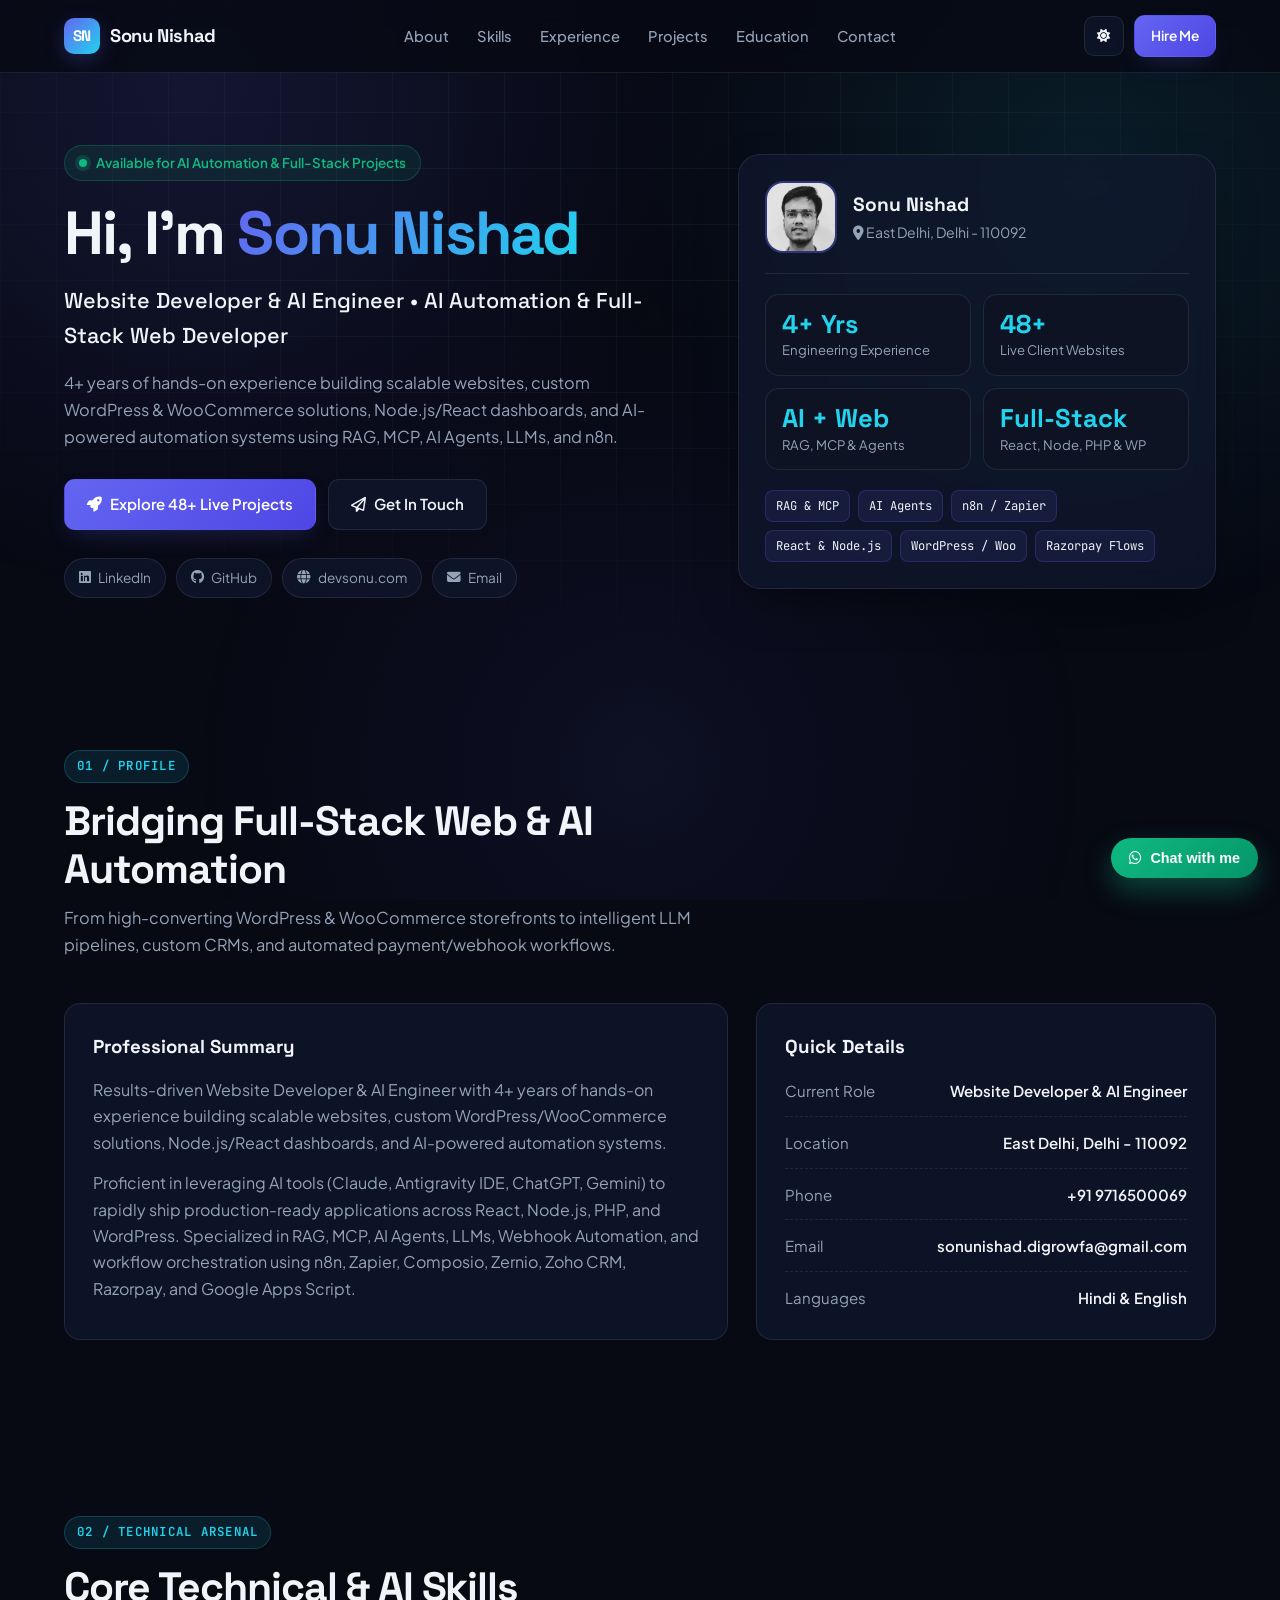
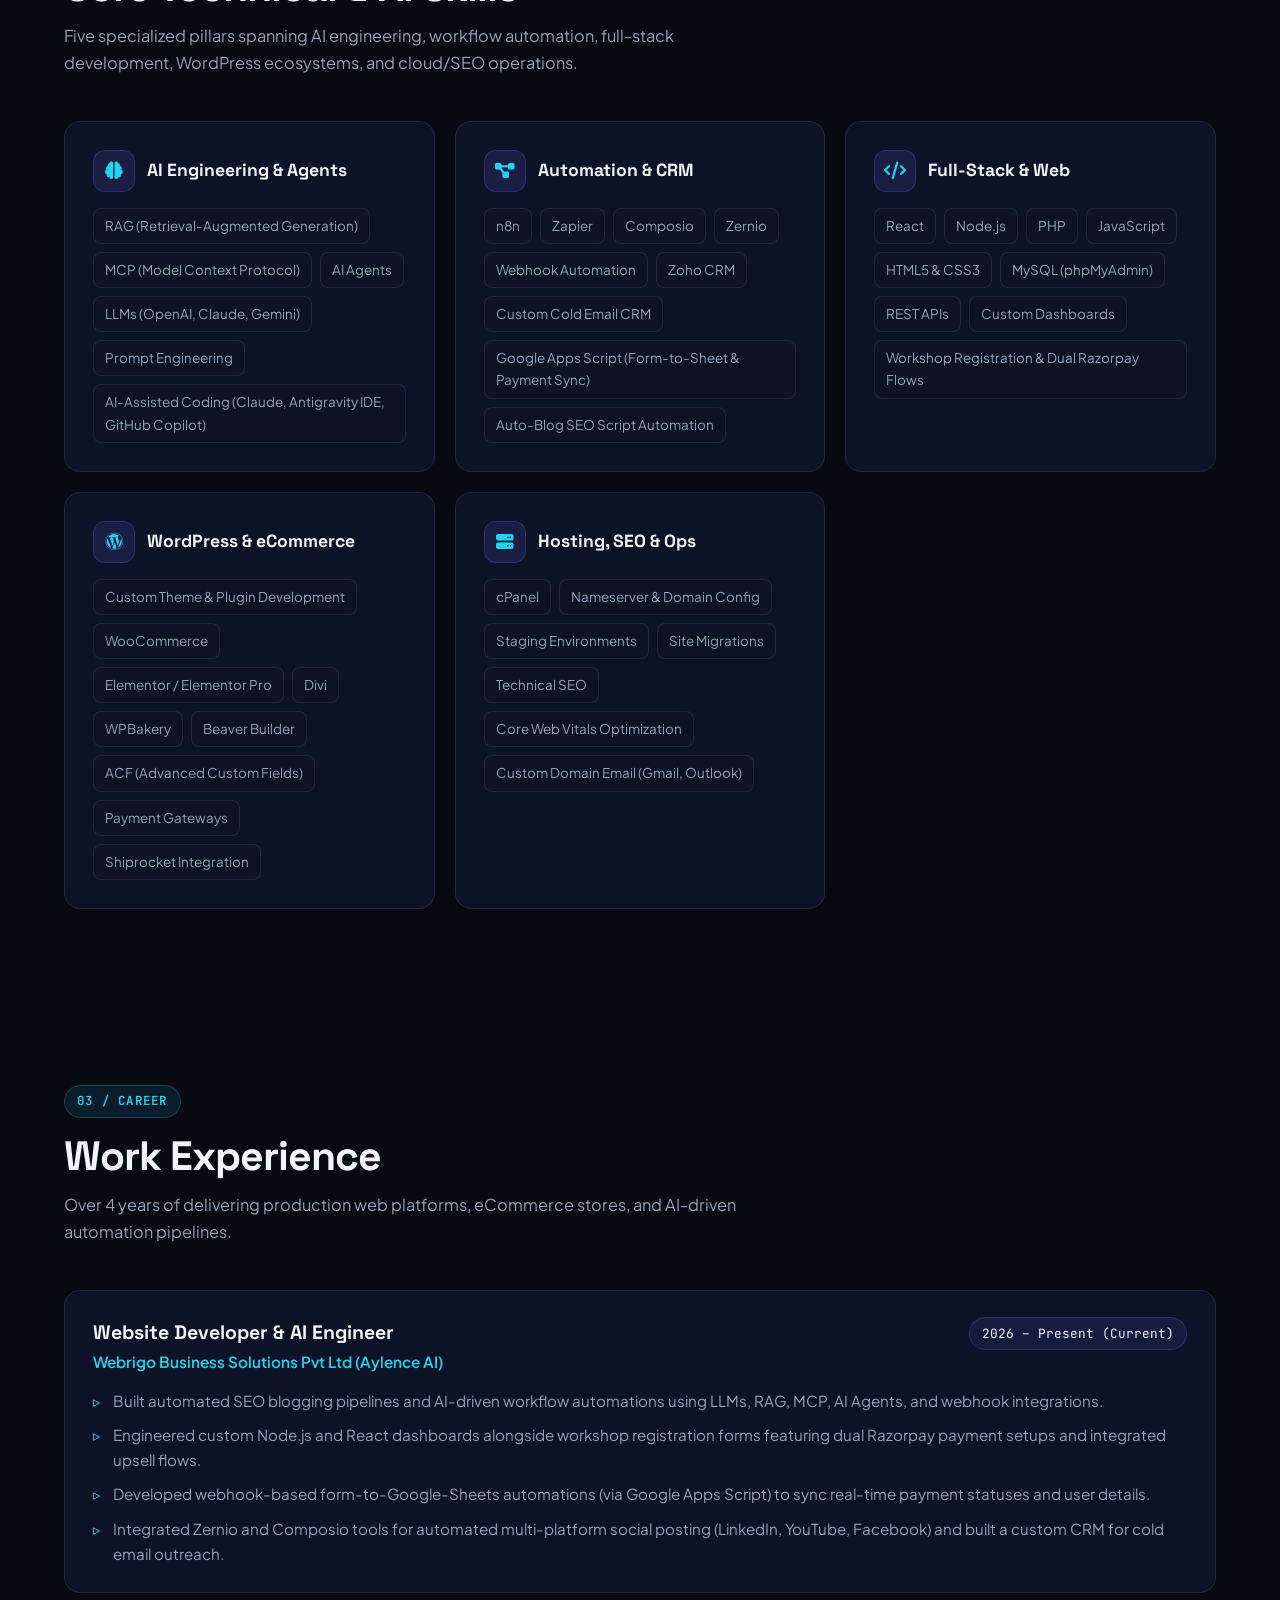
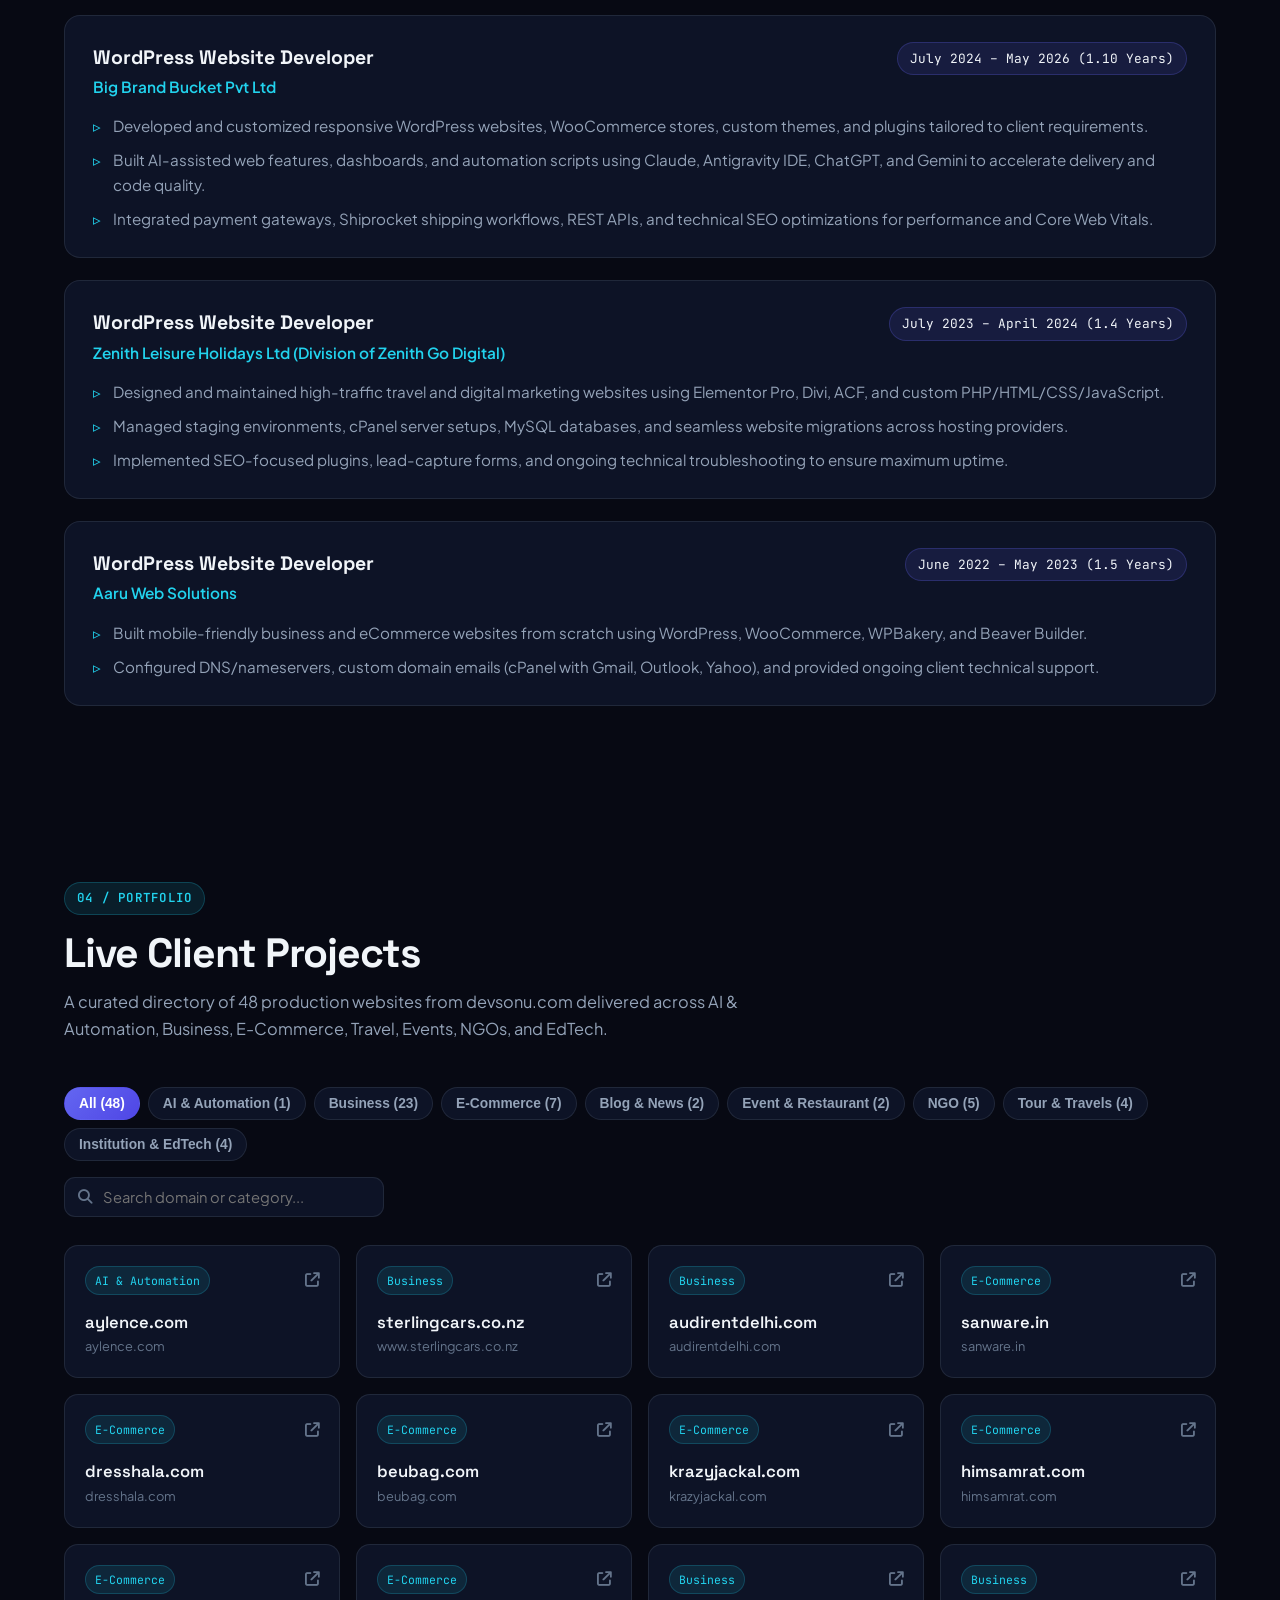
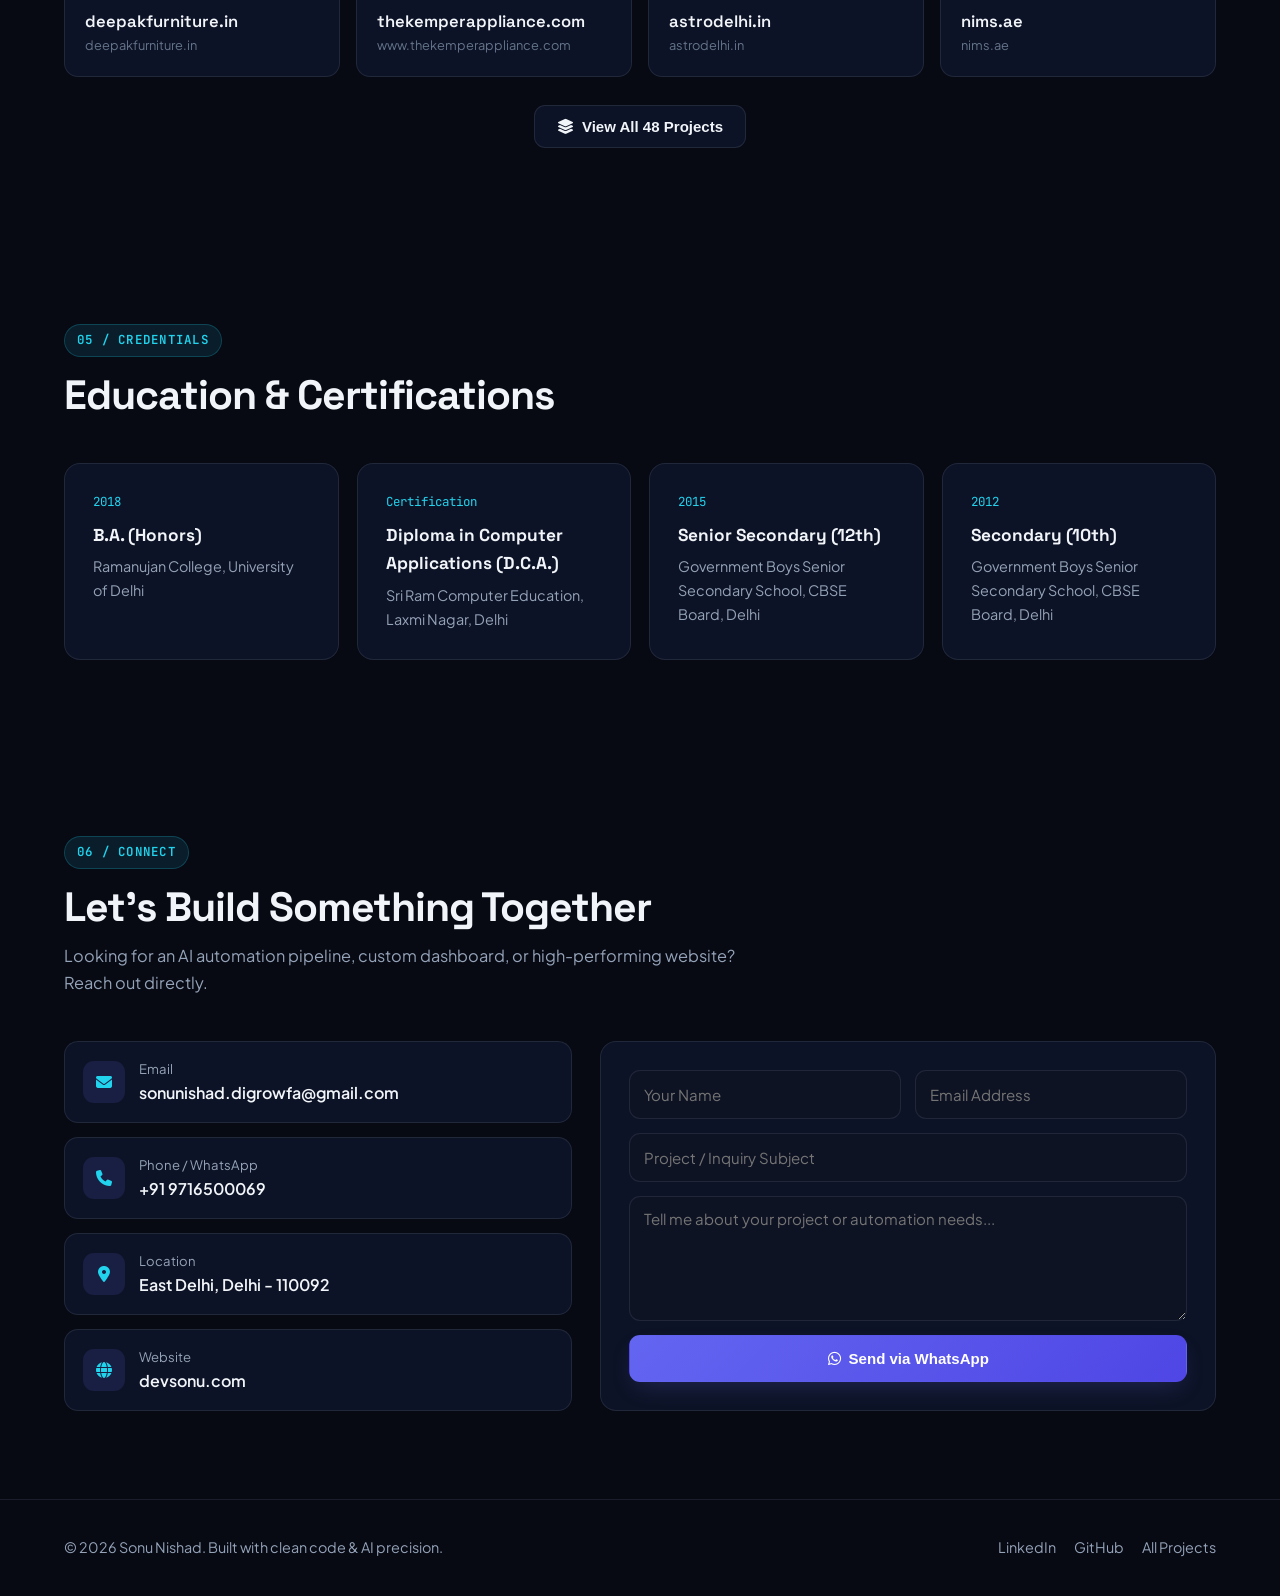
==== index.html @ 94d8e1e5 "Use devsonu.com/project/ list with aylence.com, sterlingcars.co.nz, audirentdelhi.com first" ====
<!DOCTYPE html>
<html lang="en">
<head>
  <meta charset="UTF-8">
  <meta name="viewport" content="width=device-width, initial-scale=1.0">
  <meta name="description" content="Sonu Nishad — Website Developer & AI Engineer specializing in AI Automation, RAG, MCP, AI Agents, React, Node.js, PHP, and WordPress/WooCommerce.">
  <title>Sonu Nishad | Website Developer &amp; AI Engineer</title>
  <link rel="shortcut icon" href="assets/img/work/sonu nishad wordpress developer.jpeg" type="image/x-icon">
  <link rel="preconnect" href="https://fonts.googleapis.com">
  <link rel="preconnect" href="https://fonts.gstatic.com" crossorigin>
  <link href="https://fonts.googleapis.com/css2?family=JetBrains+Mono:wght@400;600&family=Plus+Jakarta+Sans:wght@400;500;600;700&family=Space+Grotesk:wght@600;700&display=swap" rel="stylesheet">
  <link rel="stylesheet" href="https://cdnjs.cloudflare.com/ajax/libs/font-awesome/6.5.2/css/all.min.css">
  <link rel="stylesheet" href="assets/css/modern.css">
</head>
<body>
  <div class="bg-ambient"></div>
  <div class="bg-grid"></div>

  <!-- Navbar -->
  <header class="navbar">
    <div class="container nav-inner">
      <a href="#home" class="brand">
        <span class="brand-mark">SN</span>
        <span>Sonu Nishad</span>
      </a>

      <ul class="nav-links" id="nav-links">
        <li><a href="#about">About</a></li>
        <li><a href="#skills">Skills</a></li>
        <li><a href="#experience">Experience</a></li>
        <li><a href="#projects">Projects</a></li>
        <li><a href="#education">Education</a></li>
        <li><a href="#contact">Contact</a></li>
      </ul>

      <div class="nav-actions">
        <button class="icon-btn" id="theme-toggle" aria-label="Toggle theme"></button>
        <a href="#contact" class="btn btn-primary btn-sm">Hire Me</a>
        <button class="icon-btn mobile-toggle" id="mobile-menu-btn" aria-label="Toggle menu">
          <i class="fa-solid fa-bars"></i>
        </button>
      </div>
    </div>
  </header>

  <!-- Hero -->
  <main>
    <section class="hero" id="home">
      <div class="container hero-grid">
        <div>
          <div class="status-pill">
            <span class="status-dot"></span>
            Available for AI Automation &amp; Full-Stack Projects
          </div>
          <h1 class="hero-title">
            Hi, I'm <span class="gradient-text">Sonu Nishad</span>
          </h1>
          <p class="hero-subtitle">
            Website Developer &amp; AI Engineer &bull; AI Automation &amp; Full-Stack Web Developer
          </p>
          <p class="hero-summary">
            4+ years of hands-on experience building scalable websites, custom WordPress &amp; WooCommerce solutions, Node.js/React dashboards, and AI-powered automation systems using RAG, MCP, AI Agents, LLMs, and n8n.
          </p>

          <div class="hero-cta">
            <a href="#projects" class="btn btn-primary">
              <i class="fa-solid fa-rocket"></i> Explore 48+ Live Projects
            </a>
            <a href="#contact" class="btn btn-outline">
              <i class="fa-regular fa-paper-plane"></i> Get In Touch
            </a>
          </div>

          <div class="hero-socials">
            <a class="social-chip" href="https://www.linkedin.com/in/sonu-nishad-developer/" target="_blank" rel="noopener noreferrer">
              <i class="fa-brands fa-linkedin"></i> LinkedIn
            </a>
            <a class="social-chip" href="https://github.com/SonuDigrowfa" target="_blank" rel="noopener noreferrer">
              <i class="fa-brands fa-github"></i> GitHub
            </a>
            <a class="social-chip" href="https://devsonu.com" target="_blank" rel="noopener noreferrer">
              <i class="fa-solid fa-globe"></i> devsonu.com
            </a>
            <a class="social-chip" href="mailto:sonunishad.digrowfa@gmail.com">
              <i class="fa-solid fa-envelope"></i> Email
            </a>
          </div>
        </div>

        <div class="hero-card">
          <div class="profile-top">
            <img class="profile-avatar" src="assets/img/work/sonu nishad wordpress developer.jpeg" alt="Sonu Nishad">
            <div class="profile-meta">
              <h3>Sonu Nishad</h3>
              <p><i class="fa-solid fa-location-dot"></i> East Delhi, Delhi - 110092</p>
            </div>
          </div>

          <div class="stats-grid">
            <div class="stat-box">
              <div class="stat-value">4+ Yrs</div>
              <div class="stat-label">Engineering Experience</div>
            </div>
            <div class="stat-box">
              <div class="stat-value">48+</div>
              <div class="stat-label">Live Client Websites</div>
            </div>
            <div class="stat-box">
              <div class="stat-value">AI + Web</div>
              <div class="stat-label">RAG, MCP &amp; Agents</div>
            </div>
            <div class="stat-box">
              <div class="stat-value">Full-Stack</div>
              <div class="stat-label">React, Node, PHP &amp; WP</div>
            </div>
          </div>

          <div class="stack-marquee">
            <span class="mono-tag">RAG &amp; MCP</span>
            <span class="mono-tag">AI Agents</span>
            <span class="mono-tag">n8n / Zapier</span>
            <span class="mono-tag">React &amp; Node.js</span>
            <span class="mono-tag">WordPress / Woo</span>
            <span class="mono-tag">Razorpay Flows</span>
          </div>
        </div>
      </div>
    </section>

    <!-- About -->
    <section id="about">
      <div class="container">
        <div class="section-header">
          <div class="section-eyebrow">01 / Profile</div>
          <h2 class="section-title">Bridging Full-Stack Web &amp; AI Automation</h2>
          <p class="section-desc">
            From high-converting WordPress &amp; WooCommerce storefronts to intelligent LLM pipelines, custom CRMs, and automated payment/webhook workflows.
          </p>
        </div>

        <div class="about-grid">
          <div class="card">
            <h3 style="font-family: var(--font-display); margin-bottom: 14px;">Professional Summary</h3>
            <p style="color: var(--text-muted); margin-bottom: 14px;">
              Results-driven Website Developer &amp; AI Engineer with 4+ years of hands-on experience building scalable websites, custom WordPress/WooCommerce solutions, Node.js/React dashboards, and AI-powered automation systems.
            </p>
            <p style="color: var(--text-muted);">
              Proficient in leveraging AI tools (Claude, Antigravity IDE, ChatGPT, Gemini) to rapidly ship production-ready applications across React, Node.js, PHP, and WordPress. Specialized in RAG, MCP, AI Agents, LLMs, Webhook Automation, and workflow orchestration using n8n, Zapier, Composio, Zernio, Zoho CRM, Razorpay, and Google Apps Script.
            </p>
          </div>

          <div class="card">
            <h3 style="font-family: var(--font-display); margin-bottom: 16px;">Quick Details</h3>
            <div class="info-list">
              <div class="info-item">
                <span class="info-label">Current Role</span>
                <span class="info-val">Website Developer &amp; AI Engineer</span>
              </div>
              <div class="info-item">
                <span class="info-label">Location</span>
                <span class="info-val">East Delhi, Delhi - 110092</span>
              </div>
              <div class="info-item">
                <span class="info-label">Phone</span>
                <span class="info-val">+91 9716500069</span>
              </div>
              <div class="info-item">
                <span class="info-label">Email</span>
                <span class="info-val">sonunishad.digrowfa@gmail.com</span>
              </div>
              <div class="info-item">
                <span class="info-label">Languages</span>
                <span class="info-val">Hindi &amp; English</span>
              </div>
            </div>
          </div>
        </div>
      </div>
    </section>

    <!-- Skills -->
    <section id="skills">
      <div class="container">
        <div class="section-header">
          <div class="section-eyebrow">02 / Technical Arsenal</div>
          <h2 class="section-title">Core Technical &amp; AI Skills</h2>
          <p class="section-desc">
            Five specialized pillars spanning AI engineering, workflow automation, full-stack development, WordPress ecosystems, and cloud/SEO operations.
          </p>
        </div>

        <div class="skills-grid">
          <div class="card">
            <div class="skill-card-head">
              <div class="skill-icon"><i class="fa-solid fa-brain"></i></div>
              <h3>AI Engineering &amp; Agents</h3>
            </div>
            <div class="chip-wrap">
              <span class="chip">RAG (Retrieval-Augmented Generation)</span>
              <span class="chip">MCP (Model Context Protocol)</span>
              <span class="chip">AI Agents</span>
              <span class="chip">LLMs (OpenAI, Claude, Gemini)</span>
              <span class="chip">Prompt Engineering</span>
              <span class="chip">AI-Assisted Coding (Claude, Antigravity IDE, GitHub Copilot)</span>
            </div>
          </div>

          <div class="card">
            <div class="skill-card-head">
              <div class="skill-icon"><i class="fa-solid fa-diagram-project"></i></div>
              <h3>Automation &amp; CRM</h3>
            </div>
            <div class="chip-wrap">
              <span class="chip">n8n</span>
              <span class="chip">Zapier</span>
              <span class="chip">Composio</span>
              <span class="chip">Zernio</span>
              <span class="chip">Webhook Automation</span>
              <span class="chip">Zoho CRM</span>
              <span class="chip">Custom Cold Email CRM</span>
              <span class="chip">Google Apps Script (Form-to-Sheet &amp; Payment Sync)</span>
              <span class="chip">Auto-Blog SEO Script Automation</span>
            </div>
          </div>

          <div class="card">
            <div class="skill-card-head">
              <div class="skill-icon"><i class="fa-solid fa-code"></i></div>
              <h3>Full-Stack &amp; Web</h3>
            </div>
            <div class="chip-wrap">
              <span class="chip">React</span>
              <span class="chip">Node.js</span>
              <span class="chip">PHP</span>
              <span class="chip">JavaScript</span>
              <span class="chip">HTML5 &amp; CSS3</span>
              <span class="chip">MySQL (phpMyAdmin)</span>
              <span class="chip">REST APIs</span>
              <span class="chip">Custom Dashboards</span>
              <span class="chip">Workshop Registration &amp; Dual Razorpay Flows</span>
            </div>
          </div>

          <div class="card">
            <div class="skill-card-head">
              <div class="skill-icon"><i class="fa-brands fa-wordpress"></i></div>
              <h3>WordPress &amp; eCommerce</h3>
            </div>
            <div class="chip-wrap">
              <span class="chip">Custom Theme &amp; Plugin Development</span>
              <span class="chip">WooCommerce</span>
              <span class="chip">Elementor / Elementor Pro</span>
              <span class="chip">Divi</span>
              <span class="chip">WPBakery</span>
              <span class="chip">Beaver Builder</span>
              <span class="chip">ACF (Advanced Custom Fields)</span>
              <span class="chip">Payment Gateways</span>
              <span class="chip">Shiprocket Integration</span>
            </div>
          </div>

          <div class="card">
            <div class="skill-card-head">
              <div class="skill-icon"><i class="fa-solid fa-server"></i></div>
              <h3>Hosting, SEO &amp; Ops</h3>
            </div>
            <div class="chip-wrap">
              <span class="chip">cPanel</span>
              <span class="chip">Nameserver &amp; Domain Config</span>
              <span class="chip">Staging Environments</span>
              <span class="chip">Site Migrations</span>
              <span class="chip">Technical SEO</span>
              <span class="chip">Core Web Vitals Optimization</span>
              <span class="chip">Custom Domain Email (Gmail, Outlook)</span>
            </div>
          </div>
        </div>
      </div>
    </section>

    <!-- Experience -->
    <section id="experience">
      <div class="container">
        <div class="section-header">
          <div class="section-eyebrow">03 / Career</div>
          <h2 class="section-title">Work Experience</h2>
          <p class="section-desc">
            Over 4 years of delivering production web platforms, eCommerce stores, and AI-driven automation pipelines.
          </p>
        </div>

        <div class="timeline">
          <article class="exp-card">
            <div class="exp-header">
              <div>
                <h3 class="exp-role">Website Developer &amp; AI Engineer</h3>
                <div class="exp-company">Webrigo Business Solutions Pvt Ltd (Aylence AI)</div>
              </div>
              <span class="exp-date">2026 – Present (Current)</span>
            </div>
            <ul class="exp-bullets">
              <li>Built automated SEO blogging pipelines and AI-driven workflow automations using LLMs, RAG, MCP, AI Agents, and webhook integrations.</li>
              <li>Engineered custom Node.js and React dashboards alongside workshop registration forms featuring dual Razorpay payment setups and integrated upsell flows.</li>
              <li>Developed webhook-based form-to-Google-Sheets automations (via Google Apps Script) to sync real-time payment statuses and user details.</li>
              <li>Integrated Zernio and Composio tools for automated multi-platform social posting (LinkedIn, YouTube, Facebook) and built a custom CRM for cold email outreach.</li>
            </ul>
          </article>

          <article class="exp-card">
            <div class="exp-header">
              <div>
                <h3 class="exp-role">WordPress Website Developer</h3>
                <div class="exp-company">Big Brand Bucket Pvt Ltd</div>
              </div>
              <span class="exp-date">July 2024 – May 2026 (1.10 Years)</span>
            </div>
            <ul class="exp-bullets">
              <li>Developed and customized responsive WordPress websites, WooCommerce stores, custom themes, and plugins tailored to client requirements.</li>
              <li>Built AI-assisted web features, dashboards, and automation scripts using Claude, Antigravity IDE, ChatGPT, and Gemini to accelerate delivery and code quality.</li>
              <li>Integrated payment gateways, Shiprocket shipping workflows, REST APIs, and technical SEO optimizations for performance and Core Web Vitals.</li>
            </ul>
          </article>

          <article class="exp-card">
            <div class="exp-header">
              <div>
                <h3 class="exp-role">WordPress Website Developer</h3>
                <div class="exp-company">Zenith Leisure Holidays Ltd (Division of Zenith Go Digital)</div>
              </div>
              <span class="exp-date">July 2023 – April 2024 (1.4 Years)</span>
            </div>
            <ul class="exp-bullets">
              <li>Designed and maintained high-traffic travel and digital marketing websites using Elementor Pro, Divi, ACF, and custom PHP/HTML/CSS/JavaScript.</li>
              <li>Managed staging environments, cPanel server setups, MySQL databases, and seamless website migrations across hosting providers.</li>
              <li>Implemented SEO-focused plugins, lead-capture forms, and ongoing technical troubleshooting to ensure maximum uptime.</li>
            </ul>
          </article>

          <article class="exp-card">
            <div class="exp-header">
              <div>
                <h3 class="exp-role">WordPress Website Developer</h3>
                <div class="exp-company">Aaru Web Solutions</div>
              </div>
              <span class="exp-date">June 2022 – May 2023 (1.5 Years)</span>
            </div>
            <ul class="exp-bullets">
              <li>Built mobile-friendly business and eCommerce websites from scratch using WordPress, WooCommerce, WPBakery, and Beaver Builder.</li>
              <li>Configured DNS/nameservers, custom domain emails (cPanel with Gmail, Outlook, Yahoo), and provided ongoing client technical support.</li>
            </ul>
          </article>
        </div>
      </div>
    </section>

    <!-- Projects -->
    <section id="projects">
      <div class="container">
        <div class="section-header">
          <div class="section-eyebrow">04 / Portfolio</div>
          <h2 class="section-title">Live Client Projects</h2>
          <p class="section-desc">
            A curated directory of 48 production websites from devsonu.com delivered across AI &amp; Automation, Business, E-Commerce, Travel, Events, NGOs, and EdTech.
          </p>
        </div>

        <div class="projects-toolbar">
          <div class="filter-tabs" id="filter-tabs"></div>
          <div class="search-box">
            <i class="fa-solid fa-magnifying-glass"></i>
            <input type="text" id="project-search" class="search-input" placeholder="Search domain or category...">
          </div>
        </div>

        <div class="projects-grid" id="projects-grid" data-show-all="false"></div>

        <div class="projects-footer">
          <button type="button" class="btn btn-outline" id="toggle-all-projects"></button>
        </div>
      </div>
    </section>

    <!-- Education -->
    <section id="education">
      <div class="container">
        <div class="section-header">
          <div class="section-eyebrow">05 / Credentials</div>
          <h2 class="section-title">Education &amp; Certifications</h2>
        </div>

        <div class="edu-grid">
          <div class="card">
            <div class="edu-year">2018</div>
            <h3 class="edu-title">B.A. (Honors)</h3>
            <p class="edu-school">Ramanujan College, University of Delhi</p>
          </div>
          <div class="card">
            <div class="edu-year">Certification</div>
            <h3 class="edu-title">Diploma in Computer Applications (D.C.A.)</h3>
            <p class="edu-school">Sri Ram Computer Education, Laxmi Nagar, Delhi</p>
          </div>
          <div class="card">
            <div class="edu-year">2015</div>
            <h3 class="edu-title">Senior Secondary (12th)</h3>
            <p class="edu-school">Government Boys Senior Secondary School, CBSE Board, Delhi</p>
          </div>
          <div class="card">
            <div class="edu-year">2012</div>
            <h3 class="edu-title">Secondary (10th)</h3>
            <p class="edu-school">Government Boys Senior Secondary School, CBSE Board, Delhi</p>
          </div>
        </div>
      </div>
    </section>

    <!-- Contact -->
    <section id="contact">
      <div class="container">
        <div class="section-header">
          <div class="section-eyebrow">06 / Connect</div>
          <h2 class="section-title">Let's Build Something Together</h2>
          <p class="section-desc">
            Looking for an AI automation pipeline, custom dashboard, or high-performing website? Reach out directly.
          </p>
        </div>

        <div class="contact-grid">
          <div class="contact-cards">
            <a class="contact-item" href="mailto:sonunishad.digrowfa@gmail.com">
              <div class="contact-icon"><i class="fa-solid fa-envelope"></i></div>
              <div>
                <div style="font-size: 0.82rem; color: var(--text-muted);">Email</div>
                <div style="font-weight: 600;">sonunishad.digrowfa@gmail.com</div>
              </div>
            </a>
            <a class="contact-item" href="tel:+919716500069">
              <div class="contact-icon"><i class="fa-solid fa-phone"></i></div>
              <div>
                <div style="font-size: 0.82rem; color: var(--text-muted);">Phone / WhatsApp</div>
                <div style="font-weight: 600;">+91 9716500069</div>
              </div>
            </a>
            <div class="contact-item">
              <div class="contact-icon"><i class="fa-solid fa-location-dot"></i></div>
              <div>
                <div style="font-size: 0.82rem; color: var(--text-muted);">Location</div>
                <div style="font-weight: 600;">East Delhi, Delhi - 110092</div>
              </div>
            </div>
            <a class="contact-item" href="https://devsonu.com" target="_blank" rel="noopener noreferrer">
              <div class="contact-icon"><i class="fa-solid fa-globe"></i></div>
              <div>
                <div style="font-size: 0.82rem; color: var(--text-muted);">Website</div>
                <div style="font-weight: 600;">devsonu.com</div>
              </div>
            </a>
          </div>

          <form class="card contact-form" id="contact-form">
            <div class="form-row">
              <input class="form-control" type="text" name="name" placeholder="Your Name" required>
              <input class="form-control" type="email" name="email" placeholder="Email Address" required>
            </div>
            <input class="form-control" type="text" name="subject" placeholder="Project / Inquiry Subject" required>
            <textarea class="form-control" name="message" rows="5" placeholder="Tell me about your project or automation needs..." required></textarea>
            <button type="submit" class="btn btn-primary">
              <i class="fa-brands fa-whatsapp"></i> Send via WhatsApp
            </button>
          </form>
        </div>
      </div>
    </section>
  </main>

  <!-- Footer -->
  <footer>
    <div class="container footer-inner">
      <div>&copy; 2026 Sonu Nishad. Built with clean code &amp; AI precision.</div>
      <div style="display: flex; gap: 18px;">
        <a href="https://www.linkedin.com/in/sonu-nishad-developer/" target="_blank" rel="noopener noreferrer">LinkedIn</a>
        <a href="https://github.com/SonuDigrowfa" target="_blank" rel="noopener noreferrer">GitHub</a>
        <a href="project/">All Projects</a>
      </div>
    </div>
  </footer>

  <!-- Floating Quick Chat -->
  <div class="chat-popover" id="chat-popover">
    <h4>Chat with Sonu Nishad</h4>
    <p>Available for web development &amp; AI automation projects.</p>
    <div class="chat-links">
      <a class="chat-wa" href="https://wa.me/919716500069" target="_blank" rel="noopener noreferrer">
        <i class="fa-brands fa-whatsapp"></i> WhatsApp
      </a>
      <a class="chat-tg" href="https://t.me/sonunishad73" target="_blank" rel="noopener noreferrer">
        <i class="fa-brands fa-telegram"></i> Telegram
      </a>
    </div>
  </div>
  <button class="chat-fab" id="chat-fab" type="button">
    <i class="fa-brands fa-whatsapp"></i> Chat with me
  </button>

  <script src="assets/js/projects-data.js"></script>
  <script src="assets/js/app.js"></script>
</body>
</html>
---- assets/css/modern.css ----
:root {
  --bg: #070913;
  --bg-elevated: #0e1324;
  --bg-card: rgba(17, 24, 46, 0.72);
  --bg-card-hover: rgba(24, 33, 62, 0.9);
  --border: rgba(148, 163, 184, 0.14);
  --border-strong: rgba(99, 102, 241, 0.4);
  --text: #f1f5f9;
  --text-muted: #94a3b8;
  --text-subtle: #64748b;
  --accent: #6366f1;
  --accent-2: #22d3ee;
  --accent-glow: rgba(99, 102, 241, 0.25);
  --success: #10b981;
  --nav-bg: rgba(7, 9, 19, 0.8);
  --shadow: 0 20px 50px -15px rgba(0, 0, 0, 0.55);
  --radius: 16px;
  --radius-sm: 10px;
  --font-sans: 'Plus Jakarta Sans', system-ui, -apple-system, sans-serif;
  --font-display: 'Space Grotesk', system-ui, -apple-system, sans-serif;
  --font-mono: 'JetBrains Mono', monospace;
}

[data-theme="light"] {
  --bg: #f8fafc;
  --bg-elevated: #ffffff;
  --bg-card: rgba(255, 255, 255, 0.9);
  --bg-card-hover: #ffffff;
  --border: rgba(15, 23, 42, 0.09);
  --border-strong: rgba(79, 70, 229, 0.35);
  --text: #0f172a;
  --text-muted: #475569;
  --text-subtle: #64748b;
  --accent: #4f46e5;
  --accent-2: #0891b2;
  --accent-glow: rgba(79, 70, 229, 0.14);
  --nav-bg: rgba(248, 250, 252, 0.85);
  --shadow: 0 18px 40px -15px rgba(15, 23, 42, 0.12);
}

*, *::before, *::after {
  box-sizing: border-box;
  margin: 0;
  padding: 0;
}

html {
  scroll-behavior: smooth;
  scroll-padding-top: 84px;
}

body {
  font-family: var(--font-sans);
  background-color: var(--bg);
  color: var(--text);
  line-height: 1.65;
  overflow-x: hidden;
  transition: background-color 0.25s ease, color 0.25s ease;
}

/* Ambient Background */
.bg-ambient {
  position: fixed;
  inset: 0;
  z-index: -1;
  pointer-events: none;
  background:
    radial-gradient(circle at 15% 10%, rgba(99, 102, 241, 0.14), transparent 38%),
    radial-gradient(circle at 85% 20%, rgba(34, 211, 238, 0.1), transparent 35%),
    radial-gradient(circle at 50% 85%, rgba(99, 102, 241, 0.08), transparent 45%);
}

.bg-grid {
  position: fixed;
  inset: 0;
  z-index: -1;
  pointer-events: none;
  background-image:
    linear-gradient(to right, var(--border) 1px, transparent 1px),
    linear-gradient(to bottom, var(--border) 1px, transparent 1px);
  background-size: 56px 56px;
  mask-image: radial-gradient(ellipse 80% 60% at 50% 20%, #000 30%, transparent 100%);
  opacity: 0.45;
}

a {
  color: inherit;
  text-decoration: none;
}

img {
  max-width: 100%;
  display: block;
}

.container {
  width: 100%;
  max-width: 1200px;
  margin: 0 auto;
  padding: 0 24px;
}

/* Navbar */
.navbar {
  position: sticky;
  top: 0;
  z-index: 100;
  background: var(--nav-bg);
  backdrop-filter: blur(14px);
  -webkit-backdrop-filter: blur(14px);
  border-bottom: 1px solid var(--border);
}

.nav-inner {
  display: flex;
  align-items: center;
  justify-content: space-between;
  height: 72px;
  gap: 16px;
}

.brand {
  display: inline-flex;
  align-items: center;
  gap: 10px;
  font-family: var(--font-display);
  font-weight: 700;
  font-size: 1.15rem;
  letter-spacing: -0.02em;
}

.brand-mark {
  width: 36px;
  height: 36px;
  border-radius: 10px;
  background: linear-gradient(135deg, var(--accent), var(--accent-2));
  color: #fff;
  display: grid;
  place-items: center;
  font-weight: 700;
  font-size: 0.95rem;
  box-shadow: 0 6px 20px var(--accent-glow);
}

.nav-links {
  display: flex;
  align-items: center;
  gap: 28px;
  list-style: none;
}

.nav-links a {
  font-size: 0.92rem;
  font-weight: 500;
  color: var(--text-muted);
  transition: color 0.2s ease;
}

.nav-links a:hover,
.nav-links a.active {
  color: var(--text);
}

.nav-actions {
  display: flex;
  align-items: center;
  gap: 10px;
}

.icon-btn {
  width: 40px;
  height: 40px;
  border-radius: 10px;
  border: 1px solid var(--border);
  background: var(--bg-card);
  color: var(--text);
  display: grid;
  place-items: center;
  cursor: pointer;
  transition: border-color 0.2s, transform 0.2s;
}

.icon-btn:hover {
  border-color: var(--border-strong);
  transform: translateY(-1px);
}

.mobile-toggle {
  display: none;
}

/* Buttons */
.btn {
  display: inline-flex;
  align-items: center;
  justify-content: center;
  gap: 8px;
  padding: 12px 22px;
  border-radius: 11px;
  font-weight: 600;
  font-size: 0.94rem;
  cursor: pointer;
  border: 1px solid transparent;
  transition: all 0.2s ease;
}

.btn-sm {
  padding: 9px 16px;
  font-size: 0.86rem;
}

.btn-primary {
  background: linear-gradient(135deg, var(--accent), #4f46e5);
  color: #fff;
  box-shadow: 0 10px 25px -8px var(--accent-glow);
}

.btn-primary:hover {
  transform: translateY(-2px);
  box-shadow: 0 14px 30px -8px rgba(99, 102, 241, 0.5);
}

.btn-outline {
  background: var(--bg-card);
  border-color: var(--border);
  color: var(--text);
}

.btn-outline:hover {
  border-color: var(--border-strong);
  background: var(--bg-card-hover);
  transform: translateY(-2px);
}

/* Sections */
section {
  padding: 88px 0;
}

.section-header {
  max-width: 680px;
  margin-bottom: 44px;
}

.section-eyebrow {
  display: inline-flex;
  align-items: center;
  gap: 8px;
  font-family: var(--font-mono);
  font-size: 0.78rem;
  font-weight: 600;
  text-transform: uppercase;
  letter-spacing: 0.1em;
  color: var(--accent-2);
  background: rgba(34, 211, 238, 0.1);
  border: 1px solid rgba(34, 211, 238, 0.22);
  padding: 5px 12px;
  border-radius: 999px;
  margin-bottom: 14px;
}

.section-title {
  font-family: var(--font-display);
  font-size: clamp(1.85rem, 3.2vw, 2.6rem);
  font-weight: 700;
  line-height: 1.18;
  letter-spacing: -0.025em;
  margin-bottom: 12px;
}

.section-desc {
  color: var(--text-muted);
  font-size: 1.02rem;
}

/* Hero */
.hero {
  padding: 72px 0 64px;
}

.hero-grid {
  display: grid;
  grid-template-columns: 1.25fr 0.95fr;
  gap: 44px;
  align-items: center;
}

.status-pill {
  display: inline-flex;
  align-items: center;
  gap: 9px;
  padding: 6px 14px;
  border-radius: 999px;
  background: rgba(16, 185, 129, 0.1);
  border: 1px solid rgba(16, 185, 129, 0.25);
  color: var(--success);
  font-size: 0.84rem;
  font-weight: 600;
  margin-bottom: 20px;
}

.status-dot {
  width: 8px;
  height: 8px;
  border-radius: 50%;
  background: var(--success);
  box-shadow: 0 0 0 4px rgba(16, 185, 129, 0.2);
  animation: pulse 2s infinite;
}

@keyframes pulse {
  0%, 100% { opacity: 1; transform: scale(1); }
  50% { opacity: 0.65; transform: scale(1.15); }
}

.hero-title {
  font-family: var(--font-display);
  font-size: clamp(2.4rem, 5vw, 3.8rem);
  font-weight: 700;
  line-height: 1.08;
  letter-spacing: -0.03em;
  margin-bottom: 16px;
}

.gradient-text {
  background: linear-gradient(120deg, var(--accent), var(--accent-2));
  -webkit-background-clip: text;
  -webkit-text-fill-color: transparent;
  background-clip: text;
}

.hero-subtitle {
  font-family: var(--font-display);
  font-size: clamp(1.1rem, 2vw, 1.35rem);
  font-weight: 500;
  color: var(--text);
  margin-bottom: 16px;
}

.hero-summary {
  color: var(--text-muted);
  font-size: 1.02rem;
  max-width: 600px;
  margin-bottom: 28px;
}

.hero-cta {
  display: flex;
  flex-wrap: wrap;
  gap: 12px;
  margin-bottom: 28px;
}

.hero-socials {
  display: flex;
  flex-wrap: wrap;
  gap: 10px;
}

.social-chip {
  display: inline-flex;
  align-items: center;
  gap: 7px;
  padding: 8px 14px;
  border-radius: 999px;
  background: var(--bg-card);
  border: 1px solid var(--border);
  font-size: 0.85rem;
  color: var(--text-muted);
  transition: all 0.2s ease;
}

.social-chip:hover {
  color: var(--text);
  border-color: var(--border-strong);
  transform: translateY(-2px);
}

/* Hero Right Card */
.hero-card {
  background: var(--bg-card);
  border: 1px solid var(--border);
  border-radius: 22px;
  padding: 26px;
  box-shadow: var(--shadow);
  backdrop-filter: blur(12px);
}

.profile-top {
  display: flex;
  align-items: center;
  gap: 16px;
  padding-bottom: 20px;
  border-bottom: 1px solid var(--border);
  margin-bottom: 20px;
}

.profile-avatar {
  width: 72px;
  height: 72px;
  border-radius: 18px;
  object-fit: cover;
  border: 2px solid var(--border-strong);
}

.profile-meta h3 {
  font-family: var(--font-display);
  font-size: 1.2rem;
  font-weight: 700;
}

.profile-meta p {
  color: var(--text-muted);
  font-size: 0.88rem;
}

.stats-grid {
  display: grid;
  grid-template-columns: repeat(2, 1fr);
  gap: 12px;
  margin-bottom: 20px;
}

.stat-box {
  background: var(--bg-elevated);
  border: 1px solid var(--border);
  border-radius: 14px;
  padding: 14px 16px;
}

.stat-value {
  font-family: var(--font-display);
  font-size: 1.6rem;
  font-weight: 700;
  color: var(--accent-2);
  line-height: 1.2;
}

.stat-label {
  font-size: 0.82rem;
  color: var(--text-muted);
}

.stack-marquee {
  display: flex;
  flex-wrap: wrap;
  gap: 8px;
}

.mono-tag {
  font-family: var(--font-mono);
  font-size: 0.76rem;
  padding: 5px 10px;
  border-radius: 8px;
  background: rgba(99, 102, 241, 0.1);
  border: 1px solid rgba(99, 102, 241, 0.22);
  color: var(--text);
}

/* About */
.about-grid {
  display: grid;
  grid-template-columns: 1.3fr 0.9fr;
  gap: 28px;
}

.card {
  background: var(--bg-card);
  border: 1px solid var(--border);
  border-radius: var(--radius);
  padding: 28px;
  backdrop-filter: blur(10px);
  transition: border-color 0.25s ease, transform 0.25s ease;
}

.card:hover {
  border-color: var(--border-strong);
}

.info-list {
  display: grid;
  gap: 14px;
}

.info-item {
  display: flex;
  justify-content: space-between;
  gap: 12px;
  padding-bottom: 12px;
  border-bottom: 1px dashed var(--border);
  font-size: 0.94rem;
}

.info-item:last-child {
  border-bottom: none;
  padding-bottom: 0;
}

.info-label {
  color: var(--text-muted);
}

.info-val {
  font-weight: 600;
  text-align: right;
}

/* Skills */
.skills-grid {
  display: grid;
  grid-template-columns: repeat(auto-fit, minmax(300px, 1fr));
  gap: 20px;
}

.skill-card-head {
  display: flex;
  align-items: center;
  gap: 12px;
  margin-bottom: 16px;
}

.skill-icon {
  width: 42px;
  height: 42px;
  border-radius: 12px;
  background: rgba(99, 102, 241, 0.14);
  border: 1px solid rgba(99, 102, 241, 0.28);
  color: var(--accent-2);
  display: grid;
  place-items: center;
  font-size: 1.1rem;
}

.skill-card-head h3 {
  font-family: var(--font-display);
  font-size: 1.1rem;
  font-weight: 700;
}

.chip-wrap {
  display: flex;
  flex-wrap: wrap;
  gap: 8px;
}

.chip {
  font-size: 0.84rem;
  padding: 6px 11px;
  border-radius: 8px;
  background: var(--bg-elevated);
  border: 1px solid var(--border);
  color: var(--text-muted);
}

/* Experience Timeline */
.timeline {
  position: relative;
  display: grid;
  gap: 22px;
}

.exp-card {
  position: relative;
  background: var(--bg-card);
  border: 1px solid var(--border);
  border-radius: var(--radius);
  padding: 26px 28px;
  transition: border-color 0.25s ease;
}

.exp-card:hover {
  border-color: var(--border-strong);
}

.exp-header {
  display: flex;
  flex-wrap: wrap;
  justify-content: space-between;
  align-items: flex-start;
  gap: 12px;
  margin-bottom: 14px;
}

.exp-role {
  font-family: var(--font-display);
  font-size: 1.22rem;
  font-weight: 700;
}

.exp-company {
  color: var(--accent-2);
  font-weight: 600;
  font-size: 0.96rem;
}

.exp-date {
  font-family: var(--font-mono);
  font-size: 0.8rem;
  padding: 5px 12px;
  border-radius: 999px;
  background: rgba(99, 102, 241, 0.12);
  border: 1px solid rgba(99, 102, 241, 0.25);
  color: var(--text);
}

.exp-bullets {
  list-style: none;
  display: grid;
  gap: 9px;
}

.exp-bullets li {
  position: relative;
  padding-left: 20px;
  color: var(--text-muted);
  font-size: 0.95rem;
}

.exp-bullets li::before {
  content: '▹';
  position: absolute;
  left: 0;
  color: var(--accent-2);
  font-weight: 700;
}

/* Projects */
.projects-toolbar {
  display: flex;
  flex-wrap: wrap;
  justify-content: space-between;
  align-items: center;
  gap: 16px;
  margin-bottom: 28px;
}

.filter-tabs {
  display: flex;
  flex-wrap: wrap;
  gap: 8px;
}

.filter-btn {
  padding: 8px 14px;
  border-radius: 999px;
  border: 1px solid var(--border);
  background: var(--bg-card);
  color: var(--text-muted);
  font-size: 0.86rem;
  font-weight: 600;
  cursor: pointer;
  transition: all 0.2s ease;
}

.filter-btn:hover {
  color: var(--text);
  border-color: var(--border-strong);
}

.filter-btn.active {
  background: linear-gradient(135deg, var(--accent), #4f46e5);
  color: #fff;
  border-color: transparent;
}

.search-box {
  position: relative;
  min-width: 260px;
  flex: 0 1 320px;
}

.search-box i {
  position: absolute;
  left: 14px;
  top: 50%;
  transform: translateY(-50%);
  color: var(--text-subtle);
  font-size: 0.9rem;
}

.search-input {
  width: 100%;
  padding: 10px 14px 10px 38px;
  border-radius: 11px;
  border: 1px solid var(--border);
  background: var(--bg-card);
  color: var(--text);
  font-family: var(--font-sans);
  font-size: 0.92rem;
  outline: none;
  transition: border-color 0.2s;
}

.search-input:focus {
  border-color: var(--border-strong);
}

.projects-grid {
  display: grid;
  grid-template-columns: repeat(auto-fill, minmax(270px, 1fr));
  gap: 16px;
}

.project-card {
  display: flex;
  flex-direction: column;
  justify-content: space-between;
  gap: 14px;
  padding: 20px;
  border-radius: 14px;
  background: var(--bg-card);
  border: 1px solid var(--border);
  transition: transform 0.2s ease, border-color 0.2s ease, background 0.2s ease;
}

.project-card:hover {
  transform: translateY(-4px);
  border-color: var(--border-strong);
  background: var(--bg-card-hover);
}

.project-top {
  display: flex;
  align-items: center;
  justify-content: space-between;
  gap: 10px;
}

.project-cat {
  font-family: var(--font-mono);
  font-size: 0.72rem;
  padding: 4px 9px;
  border-radius: 999px;
  background: rgba(34, 211, 238, 0.1);
  color: var(--accent-2);
  border: 1px solid rgba(34, 211, 238, 0.2);
}

.project-ext {
  color: var(--text-subtle);
  font-size: 0.9rem;
  transition: color 0.2s, transform 0.2s;
}

.project-card:hover .project-ext {
  color: var(--accent-2);
  transform: translate(2px, -2px);
}

.project-domain {
  font-family: var(--font-display);
  font-size: 1.04rem;
  font-weight: 600;
  word-break: break-word;
}

.project-url {
  font-size: 0.8rem;
  color: var(--text-subtle);
}

.projects-footer {
  margin-top: 28px;
  text-align: center;
}

/* Education */
.edu-grid {
  display: grid;
  grid-template-columns: repeat(auto-fit, minmax(260px, 1fr));
  gap: 18px;
}

.edu-year {
  font-family: var(--font-mono);
  font-size: 0.78rem;
  color: var(--accent-2);
  margin-bottom: 8px;
}

.edu-title {
  font-family: var(--font-display);
  font-size: 1.08rem;
  font-weight: 700;
  margin-bottom: 6px;
}

.edu-school {
  color: var(--text-muted);
  font-size: 0.9rem;
}

/* Contact */
.contact-grid {
  display: grid;
  grid-template-columns: 0.95fr 1.15fr;
  gap: 28px;
}

.contact-cards {
  display: grid;
  gap: 14px;
}

.contact-item {
  display: flex;
  align-items: center;
  gap: 14px;
  padding: 16px 18px;
  border-radius: 14px;
  background: var(--bg-card);
  border: 1px solid var(--border);
  transition: border-color 0.2s;
}

.contact-item:hover {
  border-color: var(--border-strong);
}

.contact-icon {
  width: 42px;
  height: 42px;
  border-radius: 11px;
  background: rgba(99, 102, 241, 0.14);
  color: var(--accent-2);
  display: grid;
  place-items: center;
  flex-shrink: 0;
}

.contact-form {
  display: grid;
  gap: 14px;
}

.form-row {
  display: grid;
  grid-template-columns: 1fr 1fr;
  gap: 14px;
}

.form-control {
  width: 100%;
  padding: 12px 14px;
  border-radius: 11px;
  border: 1px solid var(--border);
  background: var(--bg-elevated);
  color: var(--text);
  font-family: var(--font-sans);
  font-size: 0.94rem;
  outline: none;
  transition: border-color 0.2s;
}

.form-control:focus {
  border-color: var(--border-strong);
}

/* Footer */
footer {
  border-top: 1px solid var(--border);
  padding: 36px 0;
  color: var(--text-muted);
  font-size: 0.9rem;
}

.footer-inner {
  display: flex;
  flex-wrap: wrap;
  justify-content: space-between;
  align-items: center;
  gap: 16px;
}

/* Floating Chat */
.chat-fab {
  position: fixed;
  right: 22px;
  bottom: 22px;
  z-index: 90;
  display: inline-flex;
  align-items: center;
  gap: 8px;
  padding: 12px 18px;
  border-radius: 999px;
  background: linear-gradient(135deg, #10b981, #059669);
  color: #fff;
  font-weight: 600;
  font-size: 0.9rem;
  border: none;
  cursor: pointer;
  box-shadow: 0 12px 28px rgba(16, 185, 129, 0.35);
}

.chat-popover {
  position: fixed;
  right: 22px;
  bottom: 78px;
  z-index: 95;
  width: 300px;
  background: var(--bg-elevated);
  border: 1px solid var(--border);
  border-radius: 18px;
  padding: 18px;
  box-shadow: var(--shadow);
  display: none;
}

.chat-popover.open {
  display: block;
}

.chat-popover h4 {
  font-family: var(--font-display);
  margin-bottom: 4px;
}

.chat-popover p {
  font-size: 0.85rem;
  color: var(--text-muted);
  margin-bottom: 14px;
}

.chat-links {
  display: grid;
  grid-template-columns: 1fr 1fr;
  gap: 10px;
}

.chat-links a {
  display: inline-flex;
  align-items: center;
  justify-content: center;
  gap: 6px;
  padding: 10px;
  border-radius: 10px;
  font-size: 0.86rem;
  font-weight: 600;
  color: #fff;
}

.chat-wa { background: #16a34a; }
.chat-tg { background: #0284c7; }

/* Responsive */
@media (max-width: 920px) {
  .hero-grid,
  .about-grid,
  .contact-grid {
    grid-template-columns: 1fr;
  }
}

@media (max-width: 768px) {
  section { padding: 64px 0; }
  .nav-links {
    position: fixed;
    top: 72px;
    left: 0;
    right: 0;
    background: var(--bg-elevated);
    border-bottom: 1px solid var(--border);
    flex-direction: column;
    padding: 20px 24px;
    gap: 16px;
    display: none;
  }
  .nav-links.open { display: flex; }
  .mobile-toggle { display: grid; }
  .form-row { grid-template-columns: 1fr; }
}
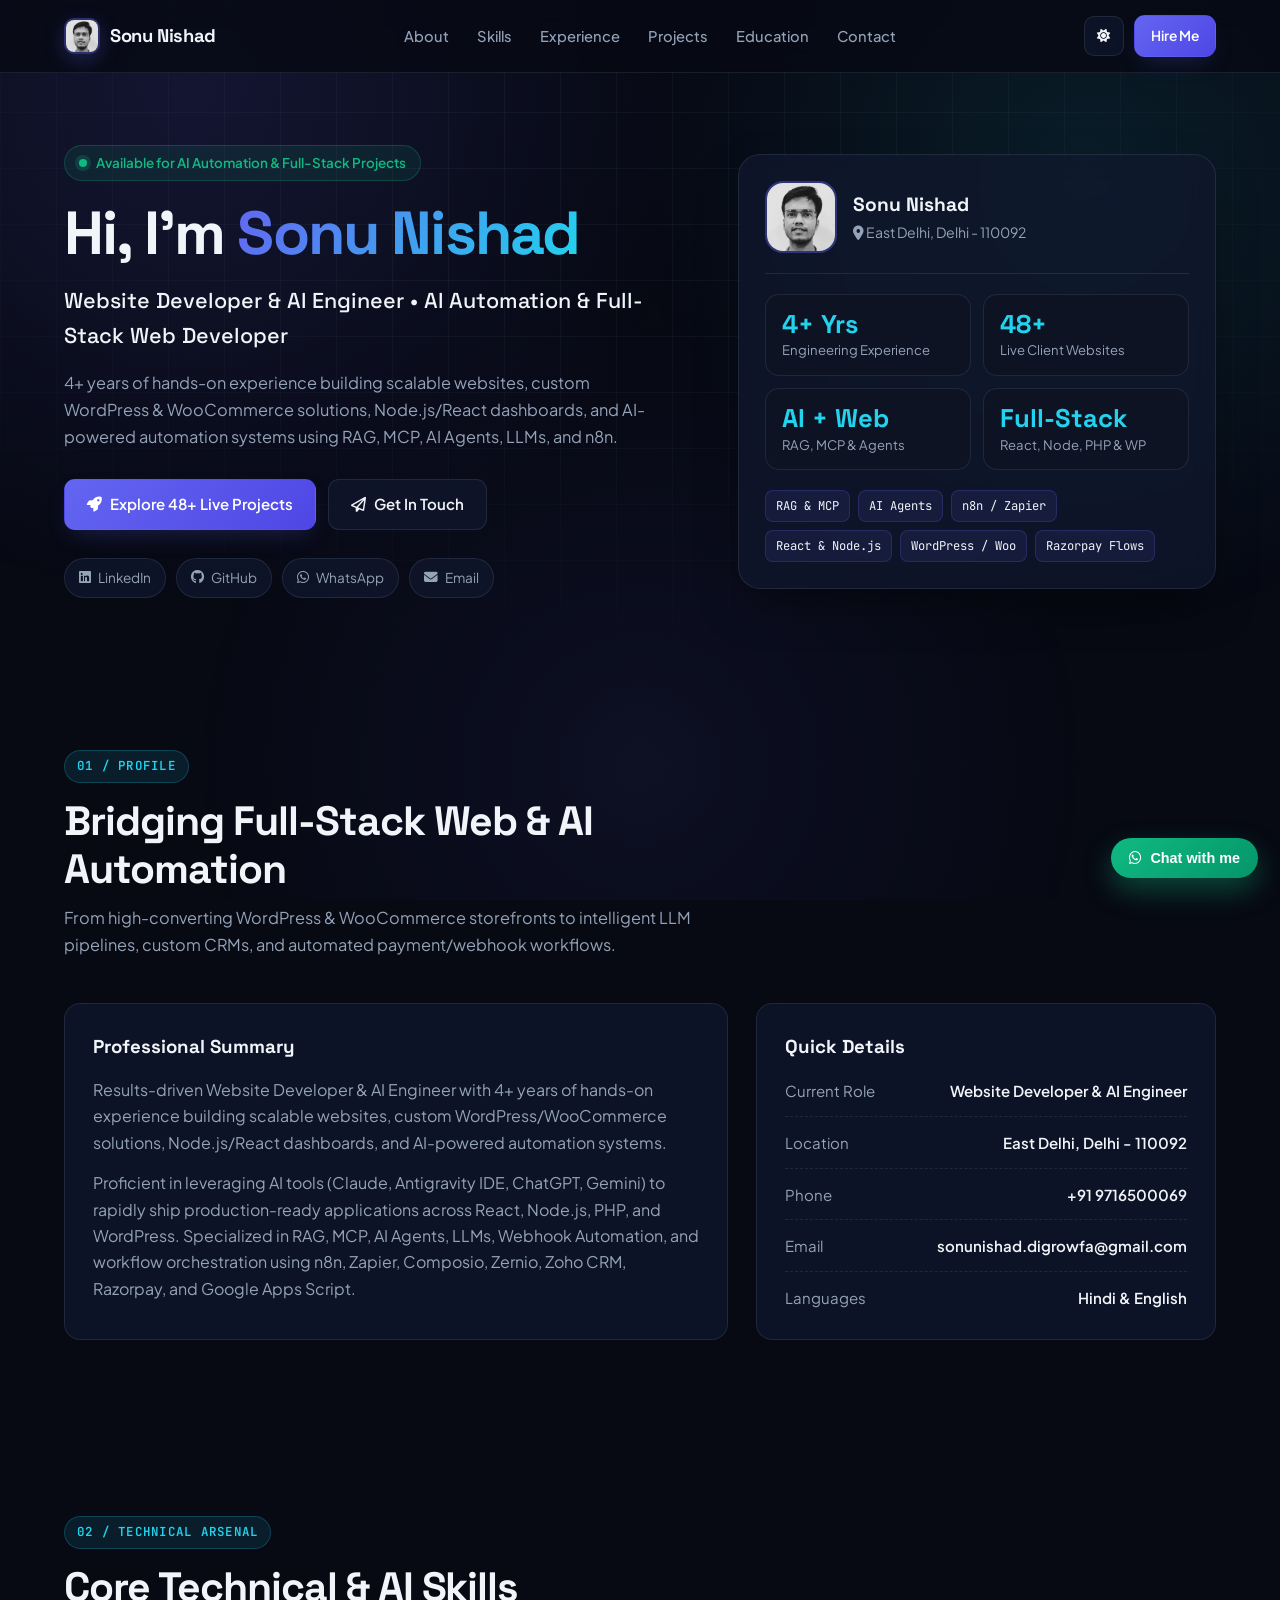
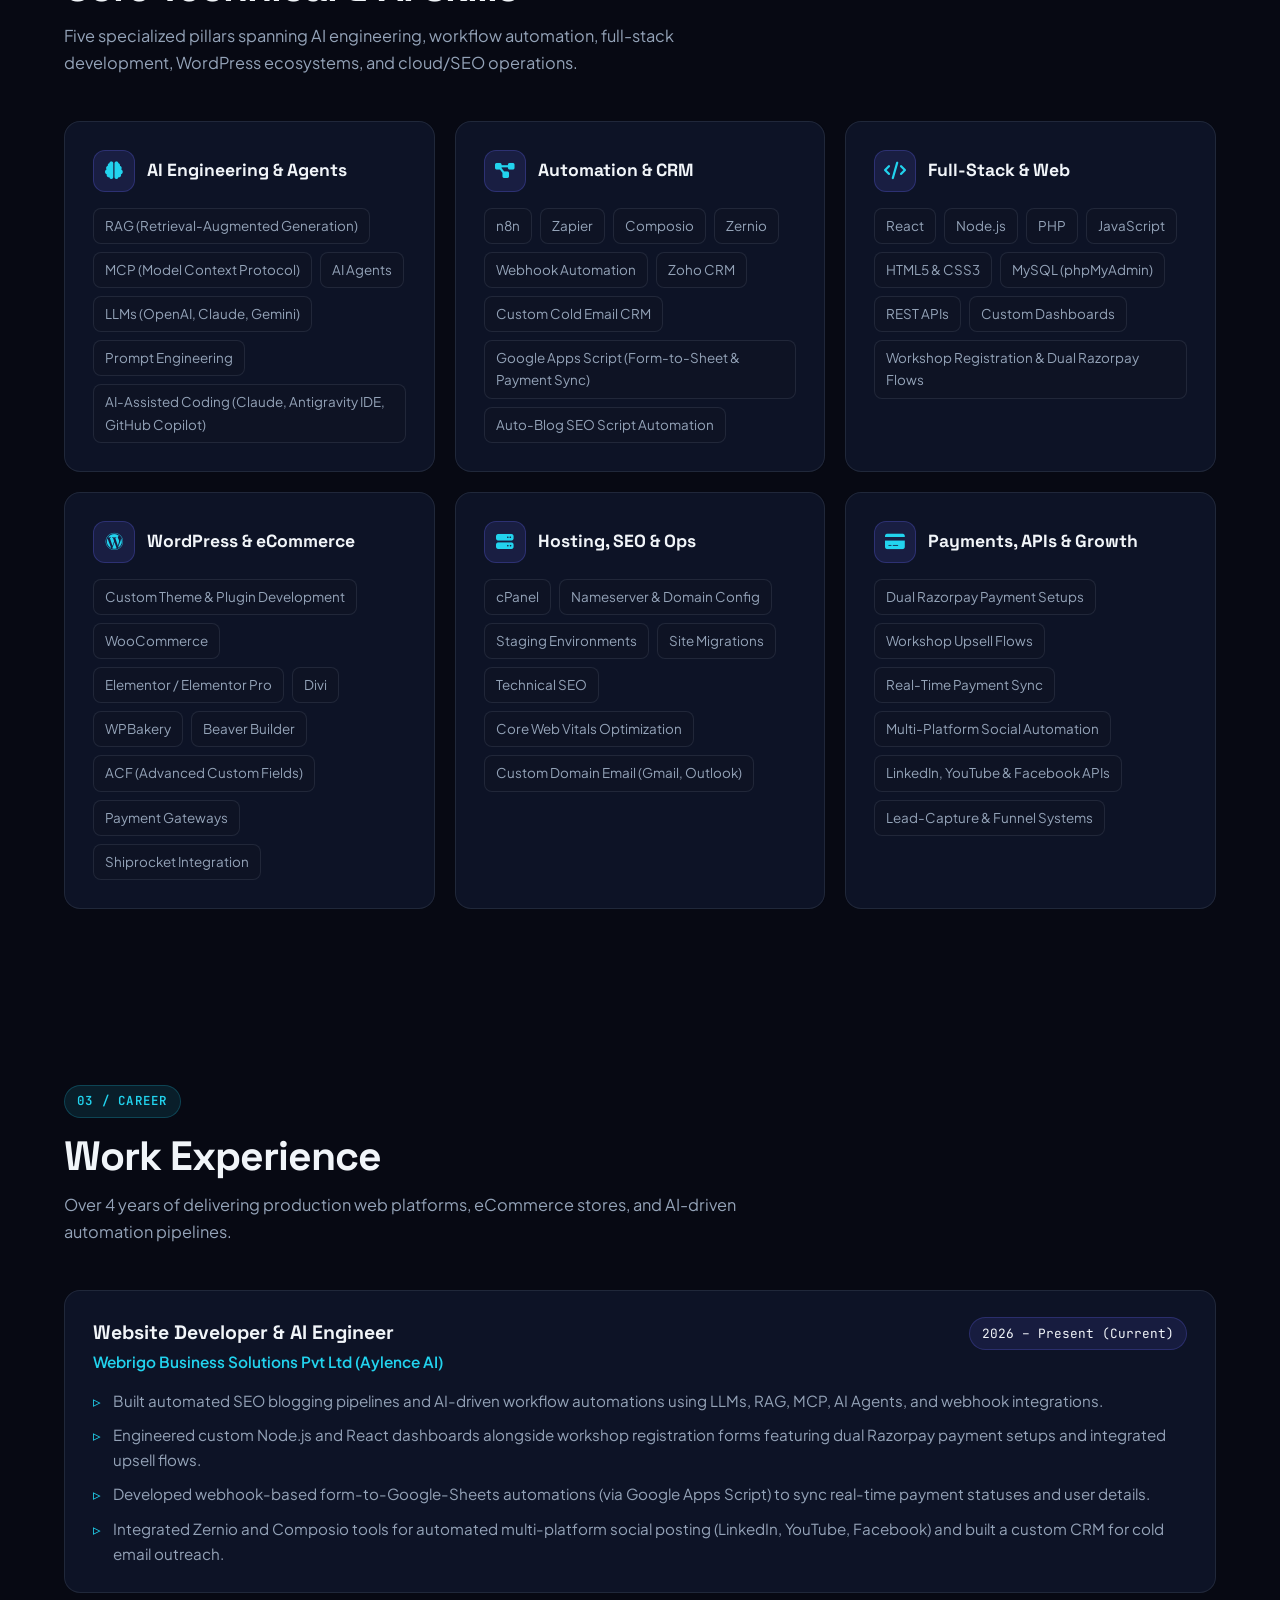
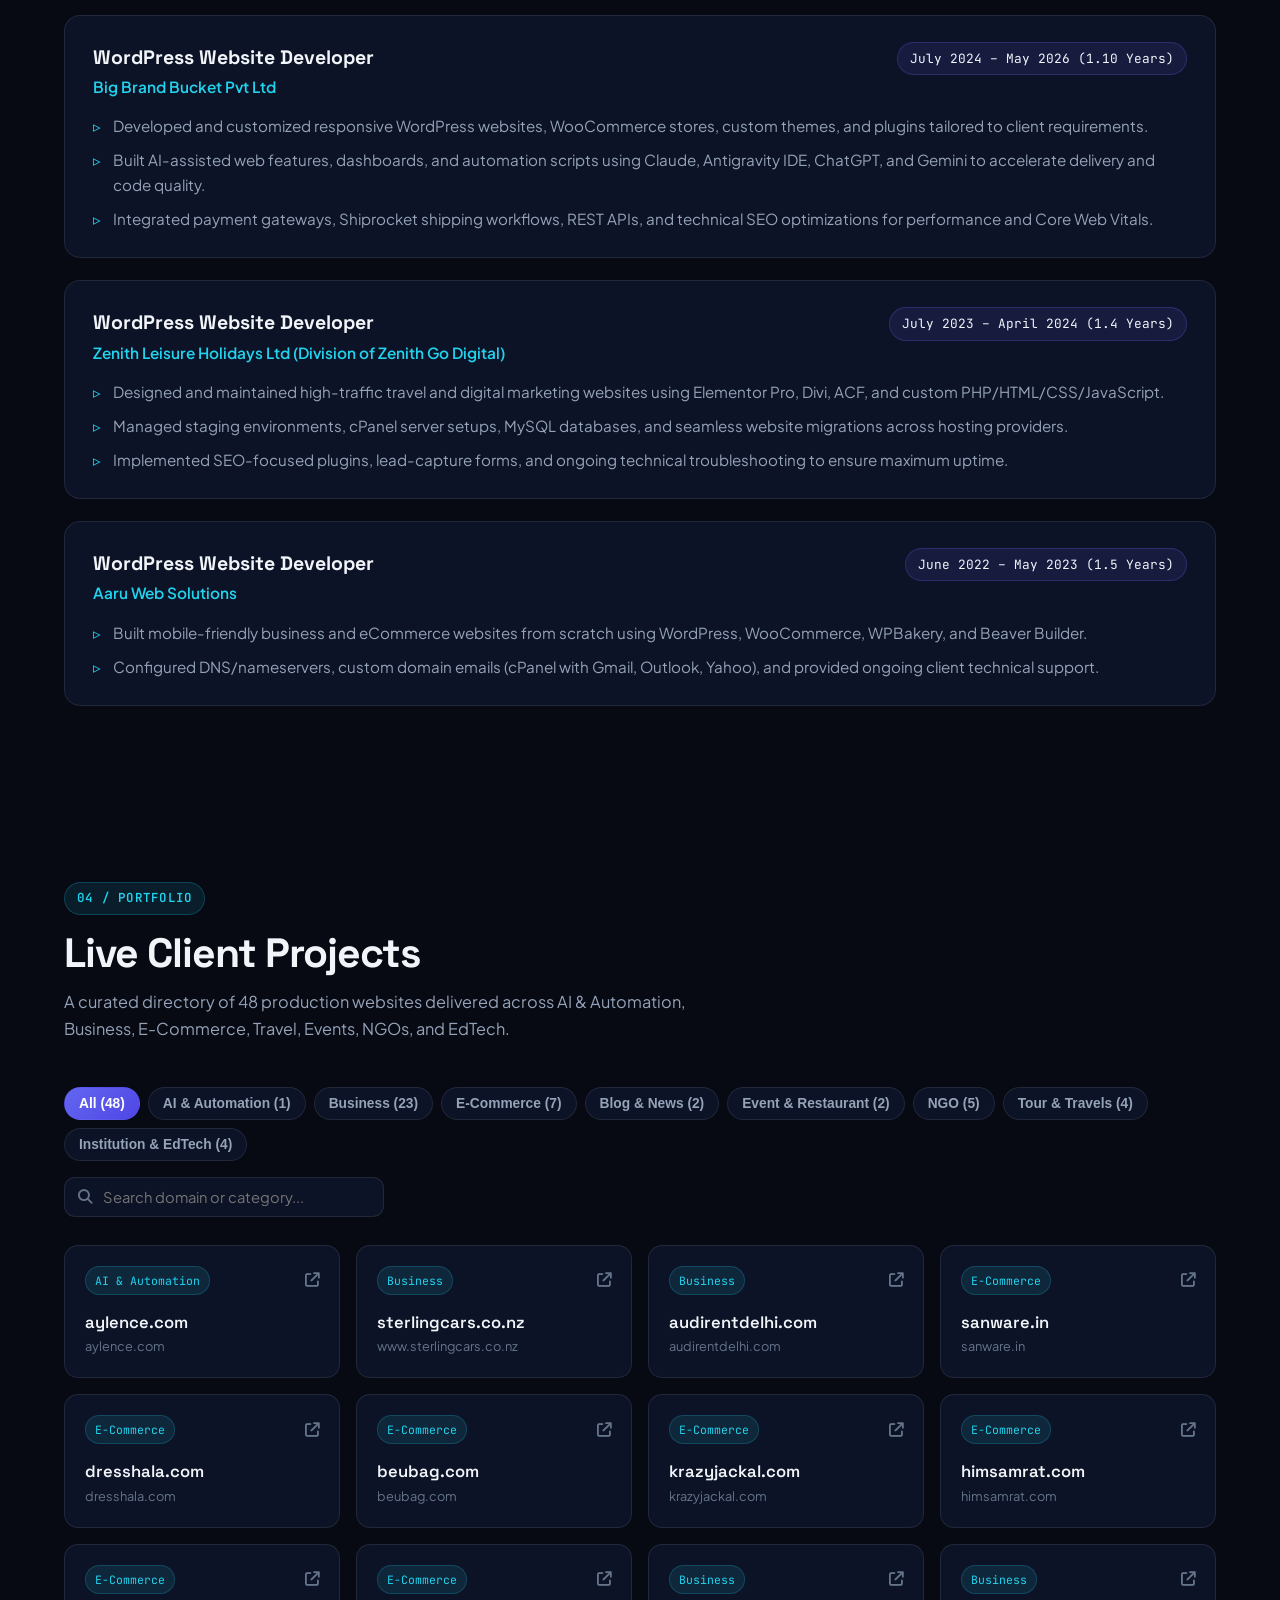
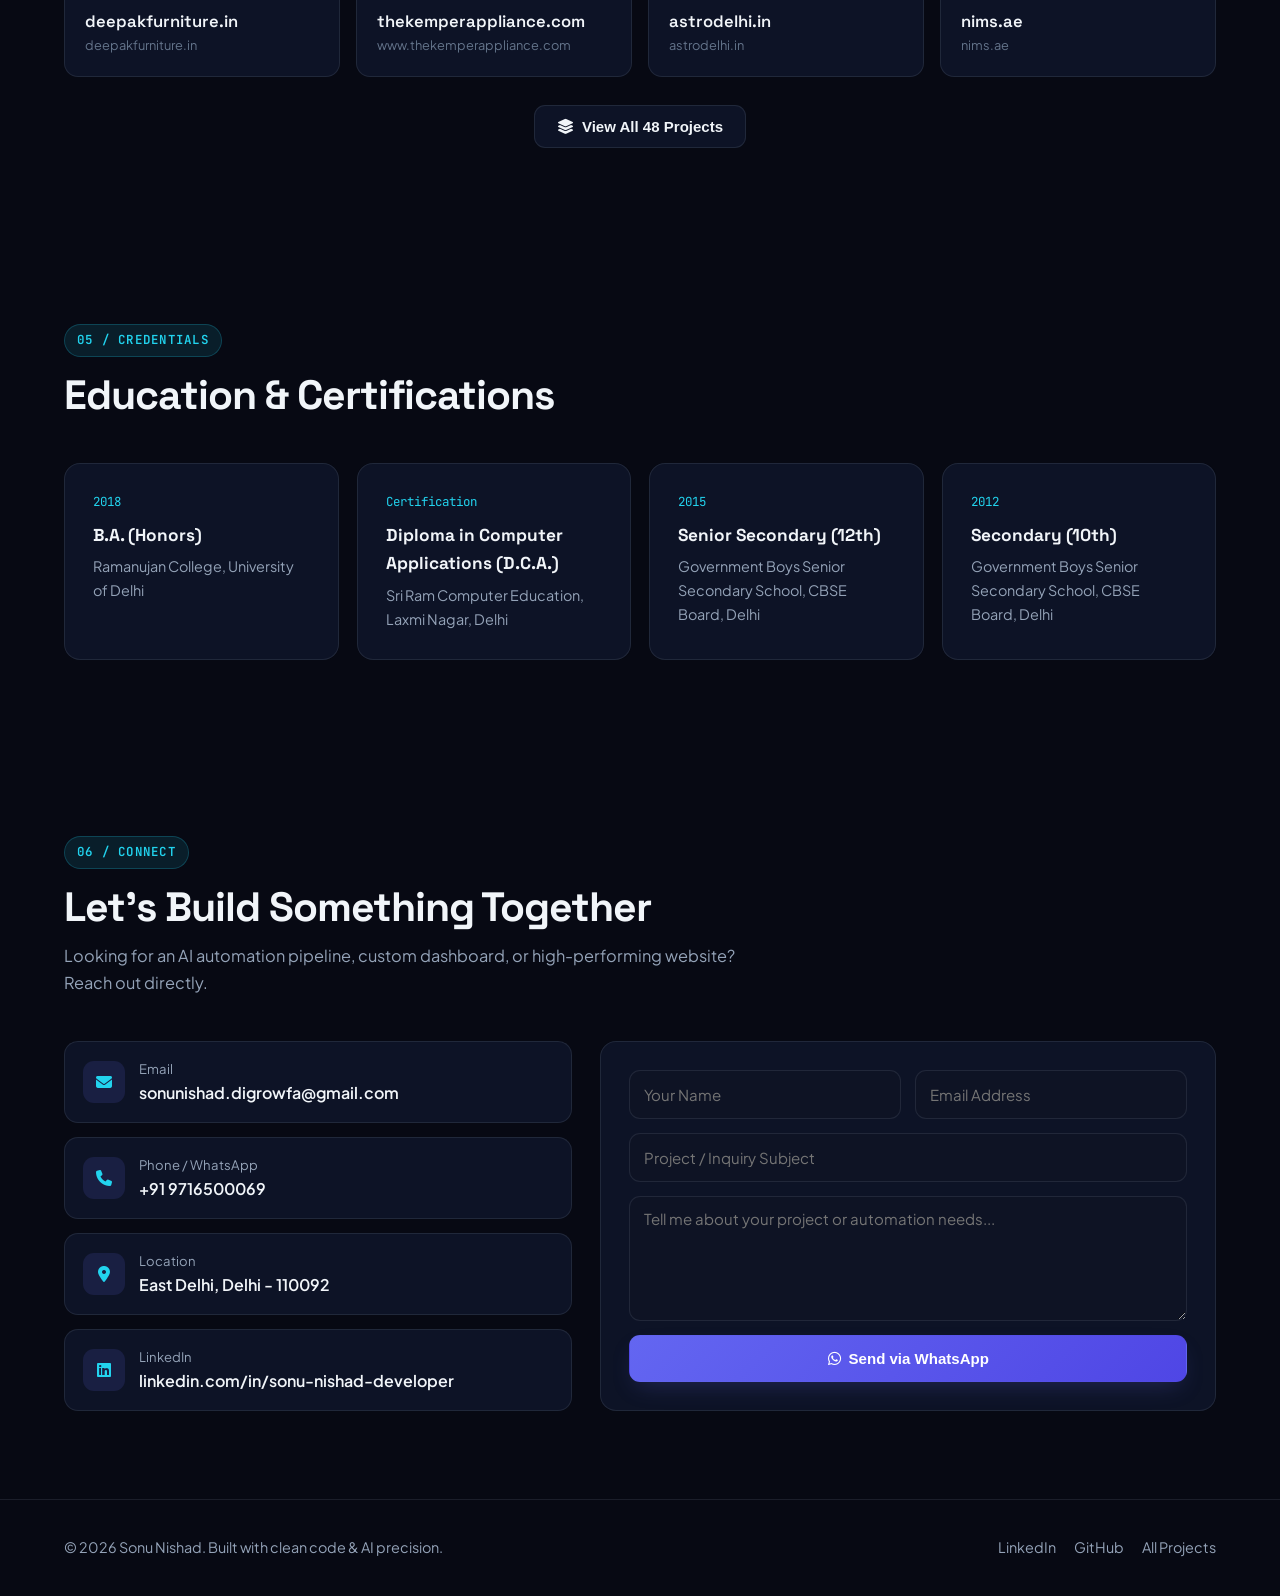
==== commit 251ca46b: "Use photo in navbar, add 6th skill card, remove devsonu.com" ====
--- a/index.html
+++ b/index.html
@@ -20,7 +20,7 @@
   <header class="navbar">
     <div class="container nav-inner">
       <a href="#home" class="brand">
-        <span class="brand-mark">SN</span>
+        <img class="brand-mark" src="assets/img/work/sonu nishad wordpress developer.jpeg" alt="Sonu Nishad">
         <span>Sonu Nishad</span>
       </a>
 
@@ -78,8 +78,8 @@
             <a class="social-chip" href="https://github.com/SonuDigrowfa" target="_blank" rel="noopener noreferrer">
               <i class="fa-brands fa-github"></i> GitHub
             </a>
-            <a class="social-chip" href="https://devsonu.com" target="_blank" rel="noopener noreferrer">
-              <i class="fa-solid fa-globe"></i> devsonu.com
+            <a class="social-chip" href="https://wa.me/919716500069" target="_blank" rel="noopener noreferrer">
+              <i class="fa-brands fa-whatsapp"></i> WhatsApp
             </a>
             <a class="social-chip" href="mailto:sonunishad.digrowfa@gmail.com">
               <i class="fa-solid fa-envelope"></i> Email
@@ -274,6 +274,21 @@
               <span class="chip">Custom Domain Email (Gmail, Outlook)</span>
             </div>
           </div>
+
+          <div class="card">
+            <div class="skill-card-head">
+              <div class="skill-icon"><i class="fa-solid fa-credit-card"></i></div>
+              <h3>Payments, APIs &amp; Growth</h3>
+            </div>
+            <div class="chip-wrap">
+              <span class="chip">Dual Razorpay Payment Setups</span>
+              <span class="chip">Workshop Upsell Flows</span>
+              <span class="chip">Real-Time Payment Sync</span>
+              <span class="chip">Multi-Platform Social Automation</span>
+              <span class="chip">LinkedIn, YouTube &amp; Facebook APIs</span>
+              <span class="chip">Lead-Capture &amp; Funnel Systems</span>
+            </div>
+          </div>
         </div>
       </div>
     </section>
@@ -360,7 +375,7 @@
           <div class="section-eyebrow">04 / Portfolio</div>
           <h2 class="section-title">Live Client Projects</h2>
           <p class="section-desc">
-            A curated directory of 48 production websites from devsonu.com delivered across AI &amp; Automation, Business, E-Commerce, Travel, Events, NGOs, and EdTech.
+            A curated directory of 48 production websites delivered across AI &amp; Automation, Business, E-Commerce, Travel, Events, NGOs, and EdTech.
           </p>
         </div>
 
@@ -447,11 +462,11 @@
                 <div style="font-weight: 600;">East Delhi, Delhi - 110092</div>
               </div>
             </div>
-            <a class="contact-item" href="https://devsonu.com" target="_blank" rel="noopener noreferrer">
-              <div class="contact-icon"><i class="fa-solid fa-globe"></i></div>
-              <div>
-                <div style="font-size: 0.82rem; color: var(--text-muted);">Website</div>
-                <div style="font-weight: 600;">devsonu.com</div>
+            <a class="contact-item" href="https://www.linkedin.com/in/sonu-nishad-developer/" target="_blank" rel="noopener noreferrer">
+              <div class="contact-icon"><i class="fa-brands fa-linkedin"></i></div>
+              <div>
+                <div style="font-size: 0.82rem; color: var(--text-muted);">LinkedIn</div>
+                <div style="font-weight: 600;">linkedin.com/in/sonu-nishad-developer</div>
               </div>
             </a>
           </div>
--- a/assets/css/modern.css
+++ b/assets/css/modern.css
@@ -133,12 +133,8 @@
   width: 36px;
   height: 36px;
   border-radius: 10px;
-  background: linear-gradient(135deg, var(--accent), var(--accent-2));
-  color: #fff;
-  display: grid;
-  place-items: center;
-  font-weight: 700;
-  font-size: 0.95rem;
+  object-fit: cover;
+  border: 2px solid var(--border-strong);
   box-shadow: 0 6px 20px var(--accent-glow);
 }
 
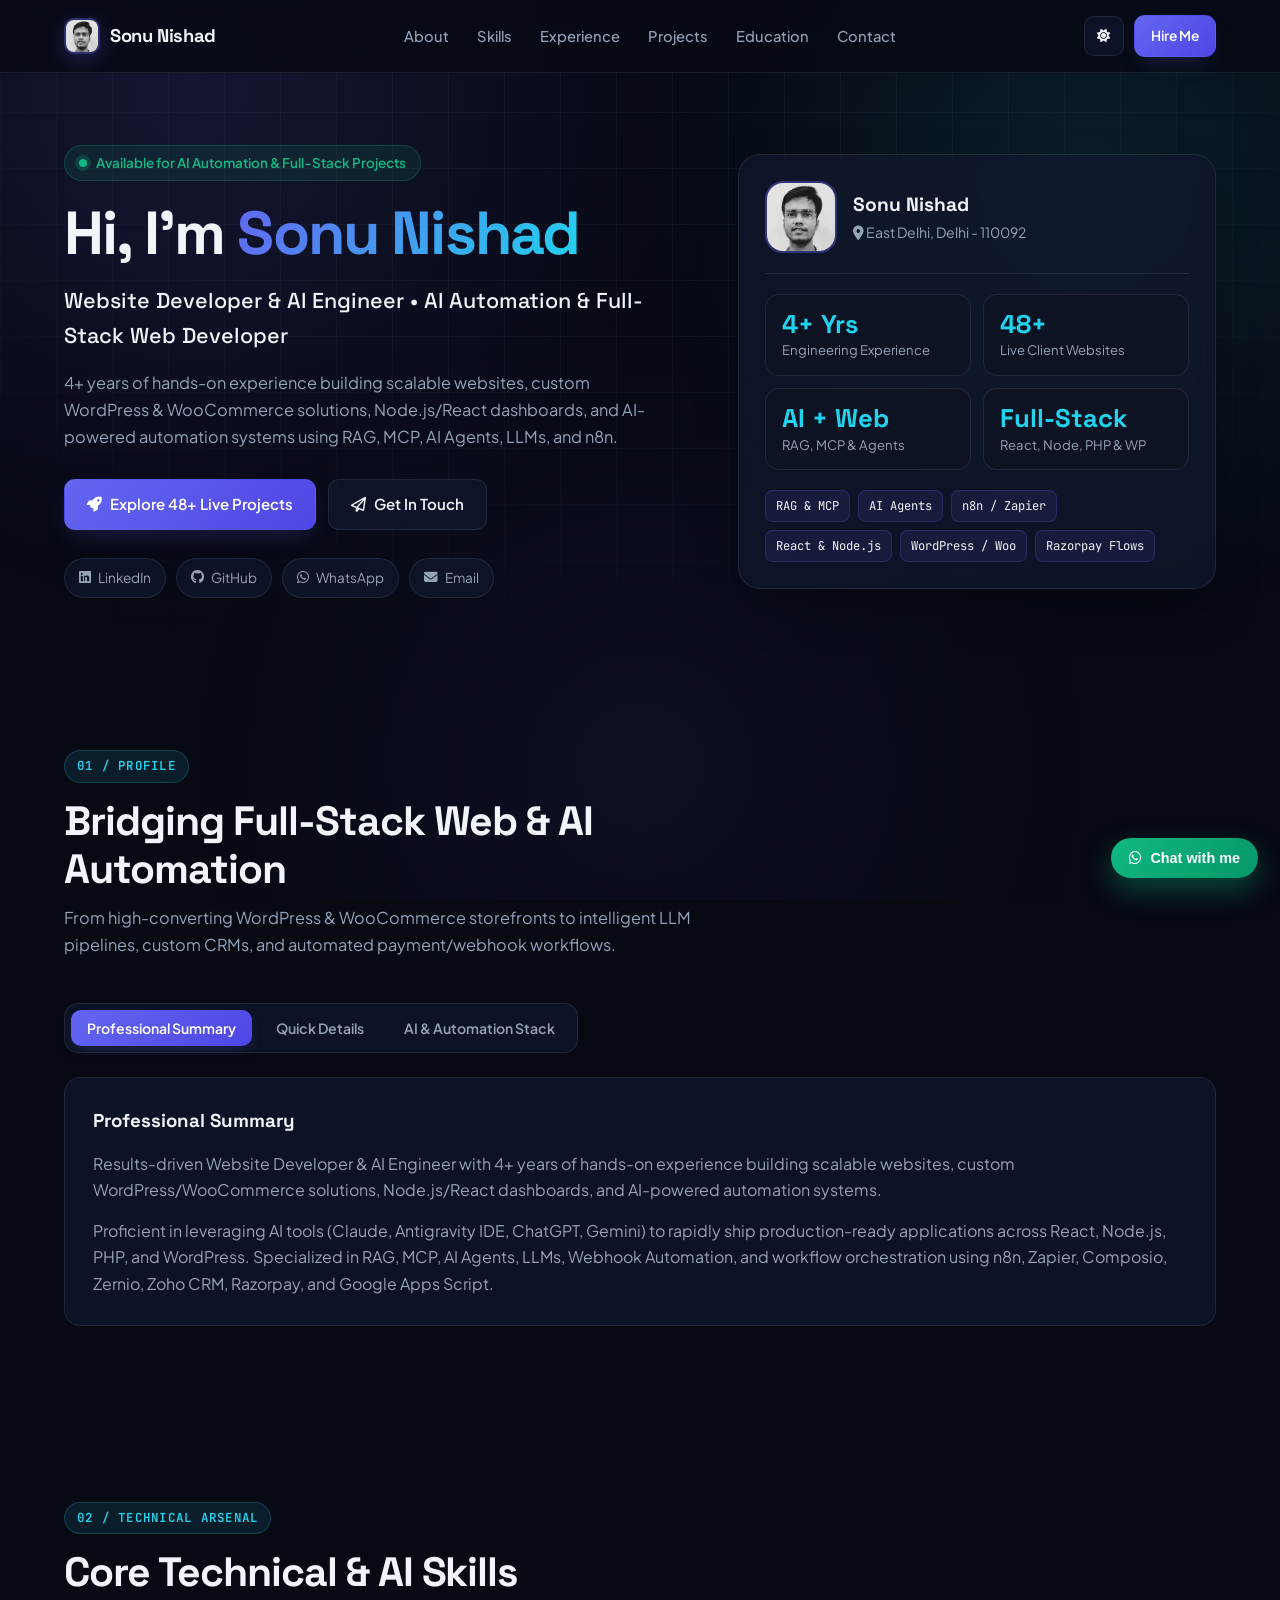
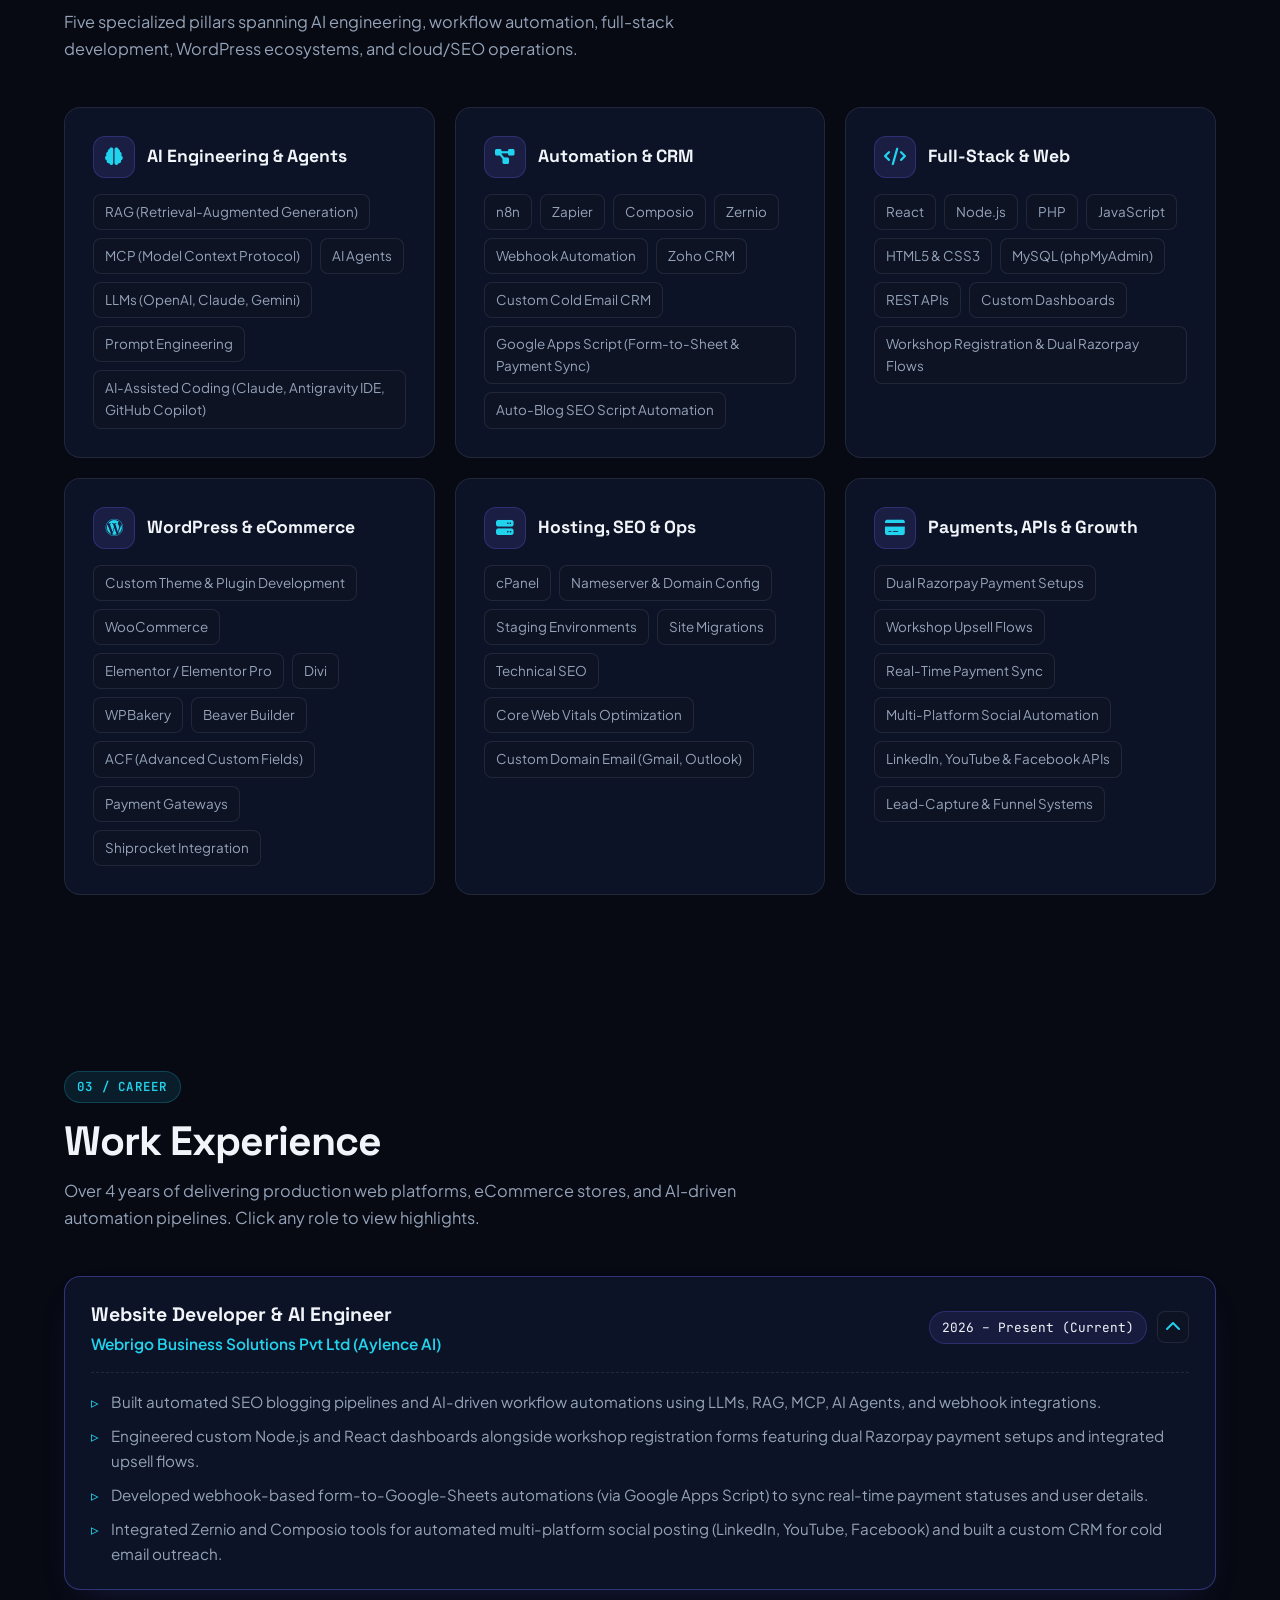
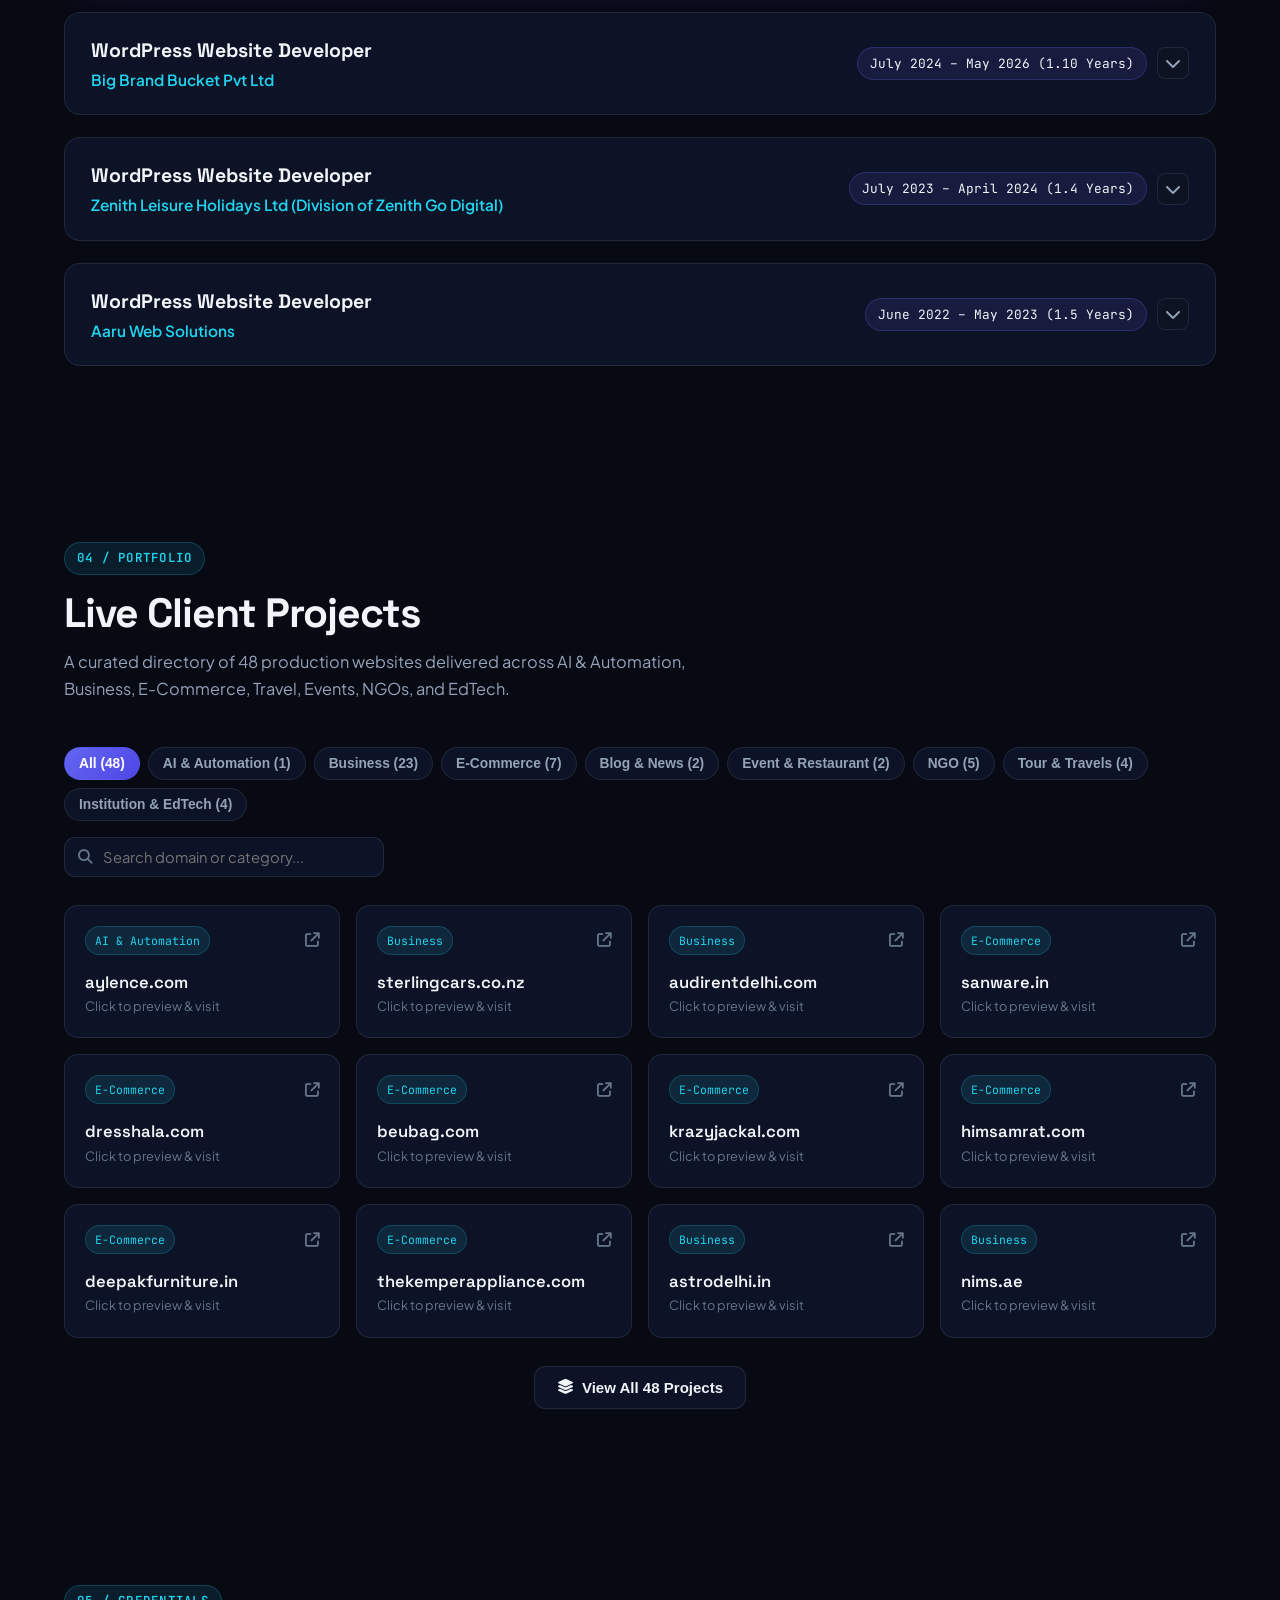
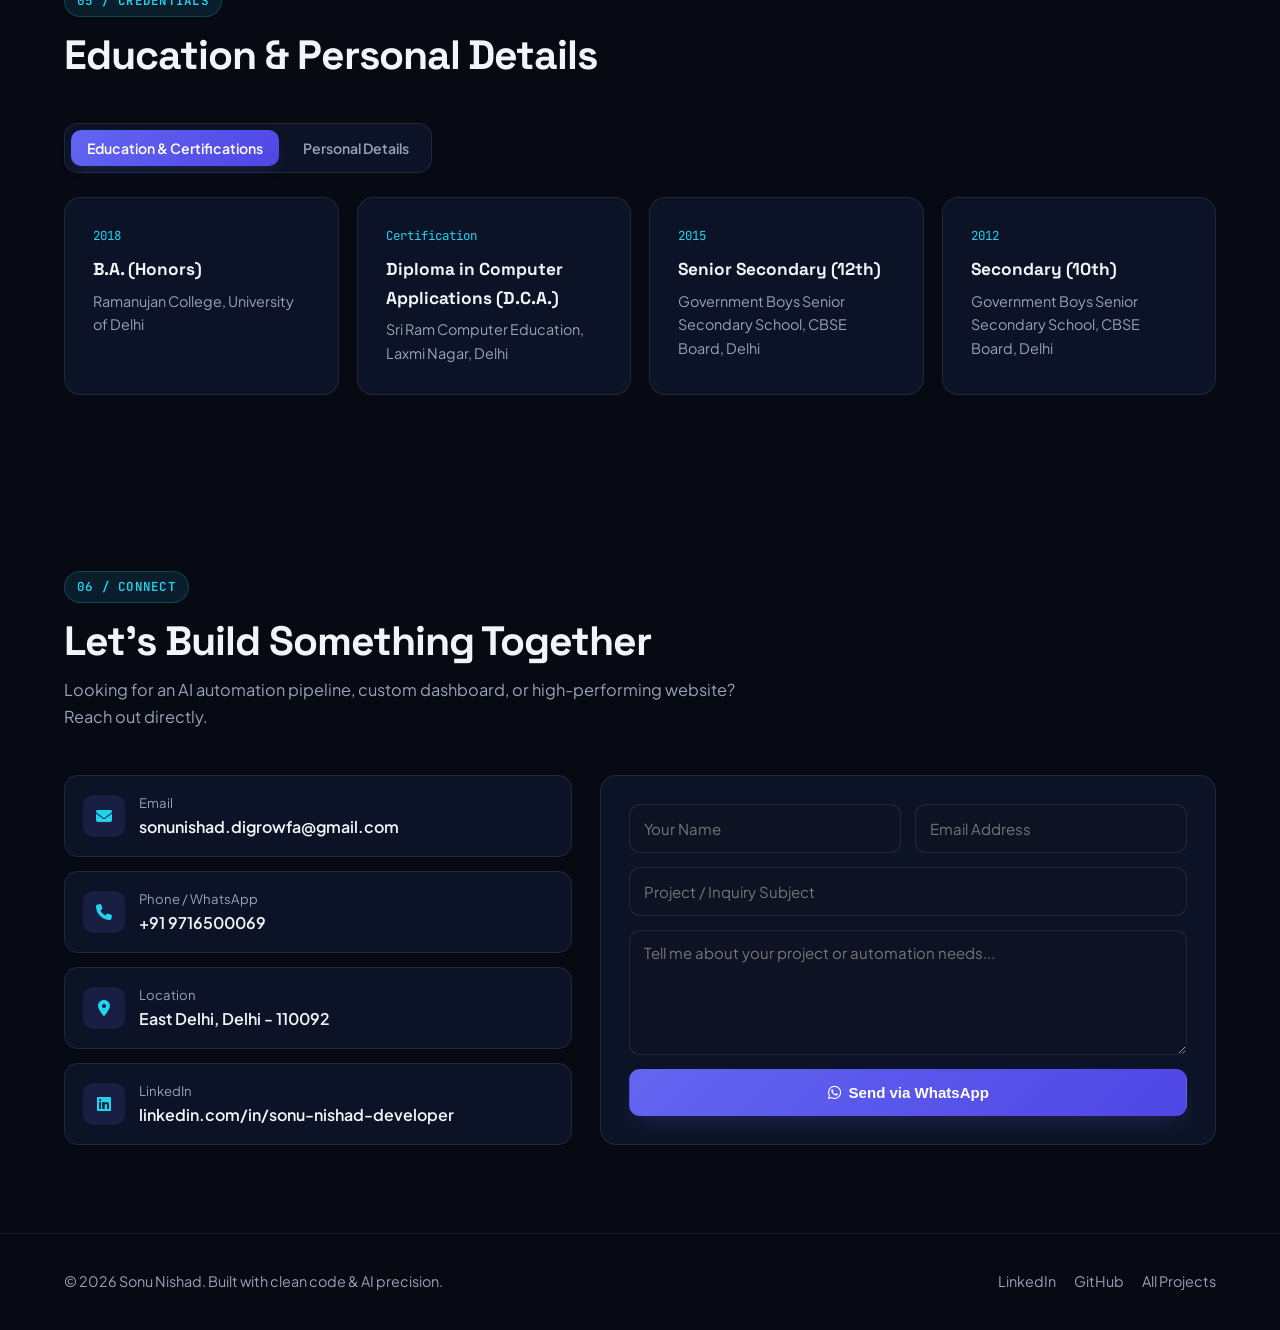
==== commit 7c9d72bc: "Add interactive tabs, expandable experience cards, and project quick-preview modal" ====
--- a/index.html
+++ b/index.html
@@ -138,7 +138,13 @@
           </p>
         </div>
 
-        <div class="about-grid">
+        <div class="ui-tabs" data-tab-group="about">
+          <button type="button" class="ui-tab-btn active" data-tab-target="about-summary">Professional Summary</button>
+          <button type="button" class="ui-tab-btn" data-tab-target="about-details">Quick Details</button>
+          <button type="button" class="ui-tab-btn" data-tab-target="about-focus">AI &amp; Automation Stack</button>
+        </div>
+
+        <div class="tab-panel active" id="about-summary" data-tab-panel="about">
           <div class="card">
             <h3 style="font-family: var(--font-display); margin-bottom: 14px;">Professional Summary</h3>
             <p style="color: var(--text-muted); margin-bottom: 14px;">
@@ -148,7 +154,9 @@
               Proficient in leveraging AI tools (Claude, Antigravity IDE, ChatGPT, Gemini) to rapidly ship production-ready applications across React, Node.js, PHP, and WordPress. Specialized in RAG, MCP, AI Agents, LLMs, Webhook Automation, and workflow orchestration using n8n, Zapier, Composio, Zernio, Zoho CRM, Razorpay, and Google Apps Script.
             </p>
           </div>
-
+        </div>
+
+        <div class="tab-panel" id="about-details" data-tab-panel="about">
           <div class="card">
             <h3 style="font-family: var(--font-display); margin-bottom: 16px;">Quick Details</h3>
             <div class="info-list">
@@ -173,6 +181,18 @@
                 <span class="info-val">Hindi &amp; English</span>
               </div>
             </div>
+          </div>
+        </div>
+
+        <div class="tab-panel" id="about-focus" data-tab-panel="about">
+          <div class="card">
+            <h3 style="font-family: var(--font-display); margin-bottom: 14px;">What I Deliver</h3>
+            <ul class="exp-bullets">
+              <li>Automated SEO blogging pipelines and AI-driven workflow automations using LLMs, RAG, MCP, and AI Agents.</li>
+              <li>Custom Node.js &amp; React dashboards alongside workshop registration forms with dual Razorpay payment &amp; upsell flows.</li>
+              <li>Webhook-based form-to-Google-Sheets automations (via Google Apps Script) and custom Cold Email CRMs.</li>
+              <li>High-converting WordPress &amp; WooCommerce storefronts with Shiprocket shipping, REST APIs, and Core Web Vitals optimization.</li>
+            </ul>
           </div>
         </div>
       </div>
@@ -300,69 +320,89 @@
           <div class="section-eyebrow">03 / Career</div>
           <h2 class="section-title">Work Experience</h2>
           <p class="section-desc">
-            Over 4 years of delivering production web platforms, eCommerce stores, and AI-driven automation pipelines.
+            Over 4 years of delivering production web platforms, eCommerce stores, and AI-driven automation pipelines. Click any role to view highlights.
           </p>
         </div>
 
         <div class="timeline">
+          <article class="exp-card open">
+            <div class="exp-header">
+              <div>
+                <h3 class="exp-role">Website Developer &amp; AI Engineer</h3>
+                <div class="exp-company">Webrigo Business Solutions Pvt Ltd (Aylence AI)</div>
+              </div>
+              <div class="exp-meta-right">
+                <span class="exp-date">2026 – Present (Current)</span>
+                <span class="exp-chevron"><i class="fa-solid fa-chevron-down"></i></span>
+              </div>
+            </div>
+            <div class="exp-body">
+              <ul class="exp-bullets">
+                <li>Built automated SEO blogging pipelines and AI-driven workflow automations using LLMs, RAG, MCP, AI Agents, and webhook integrations.</li>
+                <li>Engineered custom Node.js and React dashboards alongside workshop registration forms featuring dual Razorpay payment setups and integrated upsell flows.</li>
+                <li>Developed webhook-based form-to-Google-Sheets automations (via Google Apps Script) to sync real-time payment statuses and user details.</li>
+                <li>Integrated Zernio and Composio tools for automated multi-platform social posting (LinkedIn, YouTube, Facebook) and built a custom CRM for cold email outreach.</li>
+              </ul>
+            </div>
+          </article>
+
           <article class="exp-card">
             <div class="exp-header">
               <div>
-                <h3 class="exp-role">Website Developer &amp; AI Engineer</h3>
-                <div class="exp-company">Webrigo Business Solutions Pvt Ltd (Aylence AI)</div>
-              </div>
-              <span class="exp-date">2026 – Present (Current)</span>
-            </div>
-            <ul class="exp-bullets">
-              <li>Built automated SEO blogging pipelines and AI-driven workflow automations using LLMs, RAG, MCP, AI Agents, and webhook integrations.</li>
-              <li>Engineered custom Node.js and React dashboards alongside workshop registration forms featuring dual Razorpay payment setups and integrated upsell flows.</li>
-              <li>Developed webhook-based form-to-Google-Sheets automations (via Google Apps Script) to sync real-time payment statuses and user details.</li>
-              <li>Integrated Zernio and Composio tools for automated multi-platform social posting (LinkedIn, YouTube, Facebook) and built a custom CRM for cold email outreach.</li>
-            </ul>
+                <h3 class="exp-role">WordPress Website Developer</h3>
+                <div class="exp-company">Big Brand Bucket Pvt Ltd</div>
+              </div>
+              <div class="exp-meta-right">
+                <span class="exp-date">July 2024 – May 2026 (1.10 Years)</span>
+                <span class="exp-chevron"><i class="fa-solid fa-chevron-down"></i></span>
+              </div>
+            </div>
+            <div class="exp-body">
+              <ul class="exp-bullets">
+                <li>Developed and customized responsive WordPress websites, WooCommerce stores, custom themes, and plugins tailored to client requirements.</li>
+                <li>Built AI-assisted web features, dashboards, and automation scripts using Claude, Antigravity IDE, ChatGPT, and Gemini to accelerate delivery and code quality.</li>
+                <li>Integrated payment gateways, Shiprocket shipping workflows, REST APIs, and technical SEO optimizations for performance and Core Web Vitals.</li>
+              </ul>
+            </div>
           </article>
 
           <article class="exp-card">
             <div class="exp-header">
               <div>
                 <h3 class="exp-role">WordPress Website Developer</h3>
-                <div class="exp-company">Big Brand Bucket Pvt Ltd</div>
-              </div>
-              <span class="exp-date">July 2024 – May 2026 (1.10 Years)</span>
-            </div>
-            <ul class="exp-bullets">
-              <li>Developed and customized responsive WordPress websites, WooCommerce stores, custom themes, and plugins tailored to client requirements.</li>
-              <li>Built AI-assisted web features, dashboards, and automation scripts using Claude, Antigravity IDE, ChatGPT, and Gemini to accelerate delivery and code quality.</li>
-              <li>Integrated payment gateways, Shiprocket shipping workflows, REST APIs, and technical SEO optimizations for performance and Core Web Vitals.</li>
-            </ul>
+                <div class="exp-company">Zenith Leisure Holidays Ltd (Division of Zenith Go Digital)</div>
+              </div>
+              <div class="exp-meta-right">
+                <span class="exp-date">July 2023 – April 2024 (1.4 Years)</span>
+                <span class="exp-chevron"><i class="fa-solid fa-chevron-down"></i></span>
+              </div>
+            </div>
+            <div class="exp-body">
+              <ul class="exp-bullets">
+                <li>Designed and maintained high-traffic travel and digital marketing websites using Elementor Pro, Divi, ACF, and custom PHP/HTML/CSS/JavaScript.</li>
+                <li>Managed staging environments, cPanel server setups, MySQL databases, and seamless website migrations across hosting providers.</li>
+                <li>Implemented SEO-focused plugins, lead-capture forms, and ongoing technical troubleshooting to ensure maximum uptime.</li>
+              </ul>
+            </div>
           </article>
 
           <article class="exp-card">
             <div class="exp-header">
               <div>
                 <h3 class="exp-role">WordPress Website Developer</h3>
-                <div class="exp-company">Zenith Leisure Holidays Ltd (Division of Zenith Go Digital)</div>
-              </div>
-              <span class="exp-date">July 2023 – April 2024 (1.4 Years)</span>
-            </div>
-            <ul class="exp-bullets">
-              <li>Designed and maintained high-traffic travel and digital marketing websites using Elementor Pro, Divi, ACF, and custom PHP/HTML/CSS/JavaScript.</li>
-              <li>Managed staging environments, cPanel server setups, MySQL databases, and seamless website migrations across hosting providers.</li>
-              <li>Implemented SEO-focused plugins, lead-capture forms, and ongoing technical troubleshooting to ensure maximum uptime.</li>
-            </ul>
-          </article>
-
-          <article class="exp-card">
-            <div class="exp-header">
-              <div>
-                <h3 class="exp-role">WordPress Website Developer</h3>
                 <div class="exp-company">Aaru Web Solutions</div>
               </div>
-              <span class="exp-date">June 2022 – May 2023 (1.5 Years)</span>
-            </div>
-            <ul class="exp-bullets">
-              <li>Built mobile-friendly business and eCommerce websites from scratch using WordPress, WooCommerce, WPBakery, and Beaver Builder.</li>
-              <li>Configured DNS/nameservers, custom domain emails (cPanel with Gmail, Outlook, Yahoo), and provided ongoing client technical support.</li>
-            </ul>
+              <div class="exp-meta-right">
+                <span class="exp-date">June 2022 – May 2023 (1.5 Years)</span>
+                <span class="exp-chevron"><i class="fa-solid fa-chevron-down"></i></span>
+              </div>
+            </div>
+            <div class="exp-body">
+              <ul class="exp-bullets">
+                <li>Built mobile-friendly business and eCommerce websites from scratch using WordPress, WooCommerce, WPBakery, and Beaver Builder.</li>
+                <li>Configured DNS/nameservers, custom domain emails (cPanel with Gmail, Outlook, Yahoo), and provided ongoing client technical support.</li>
+              </ul>
+            </div>
           </article>
         </div>
       </div>
@@ -400,29 +440,63 @@
       <div class="container">
         <div class="section-header">
           <div class="section-eyebrow">05 / Credentials</div>
-          <h2 class="section-title">Education &amp; Certifications</h2>
-        </div>
-
-        <div class="edu-grid">
-          <div class="card">
-            <div class="edu-year">2018</div>
-            <h3 class="edu-title">B.A. (Honors)</h3>
-            <p class="edu-school">Ramanujan College, University of Delhi</p>
-          </div>
-          <div class="card">
-            <div class="edu-year">Certification</div>
-            <h3 class="edu-title">Diploma in Computer Applications (D.C.A.)</h3>
-            <p class="edu-school">Sri Ram Computer Education, Laxmi Nagar, Delhi</p>
-          </div>
-          <div class="card">
-            <div class="edu-year">2015</div>
-            <h3 class="edu-title">Senior Secondary (12th)</h3>
-            <p class="edu-school">Government Boys Senior Secondary School, CBSE Board, Delhi</p>
-          </div>
-          <div class="card">
-            <div class="edu-year">2012</div>
-            <h3 class="edu-title">Secondary (10th)</h3>
-            <p class="edu-school">Government Boys Senior Secondary School, CBSE Board, Delhi</p>
+          <h2 class="section-title">Education &amp; Personal Details</h2>
+        </div>
+
+        <div class="ui-tabs" data-tab-group="edu">
+          <button type="button" class="ui-tab-btn active" data-tab-target="edu-certs">Education &amp; Certifications</button>
+          <button type="button" class="ui-tab-btn" data-tab-target="edu-personal">Personal Details</button>
+        </div>
+
+        <div class="tab-panel active" id="edu-certs" data-tab-panel="edu">
+          <div class="edu-grid">
+            <div class="card">
+              <div class="edu-year">2018</div>
+              <h3 class="edu-title">B.A. (Honors)</h3>
+              <p class="edu-school">Ramanujan College, University of Delhi</p>
+            </div>
+            <div class="card">
+              <div class="edu-year">Certification</div>
+              <h3 class="edu-title">Diploma in Computer Applications (D.C.A.)</h3>
+              <p class="edu-school">Sri Ram Computer Education, Laxmi Nagar, Delhi</p>
+            </div>
+            <div class="card">
+              <div class="edu-year">2015</div>
+              <h3 class="edu-title">Senior Secondary (12th)</h3>
+              <p class="edu-school">Government Boys Senior Secondary School, CBSE Board, Delhi</p>
+            </div>
+            <div class="card">
+              <div class="edu-year">2012</div>
+              <h3 class="edu-title">Secondary (10th)</h3>
+              <p class="edu-school">Government Boys Senior Secondary School, CBSE Board, Delhi</p>
+            </div>
+          </div>
+        </div>
+
+        <div class="tab-panel" id="edu-personal" data-tab-panel="edu">
+          <div class="card">
+            <div class="info-list">
+              <div class="info-item">
+                <span class="info-label">Date of Birth</span>
+                <span class="info-val">10th October 1995</span>
+              </div>
+              <div class="info-item">
+                <span class="info-label">Nationality</span>
+                <span class="info-val">Indian</span>
+              </div>
+              <div class="info-item">
+                <span class="info-label">Languages</span>
+                <span class="info-val">Hindi &amp; English</span>
+              </div>
+              <div class="info-item">
+                <span class="info-label">Hobbies</span>
+                <span class="info-val">Reading Books</span>
+              </div>
+              <div class="info-item">
+                <span class="info-label">Address</span>
+                <span class="info-val">House No. 250, Karkarduma, East Delhi - 110092</span>
+              </div>
+            </div>
           </div>
         </div>
       </div>
@@ -498,6 +572,26 @@
       </div>
     </div>
   </footer>
+
+  <!-- Project Quick-Preview Modal -->
+  <div class="modal-backdrop" id="project-modal" role="dialog" aria-modal="true" aria-labelledby="modal-title">
+    <div class="modal-card">
+      <button type="button" class="modal-close" id="modal-close" aria-label="Close modal">
+        <i class="fa-solid fa-xmark"></i>
+      </button>
+      <span class="project-cat" id="modal-cat">Category</span>
+      <h3 class="modal-title" id="modal-title">domain.com</h3>
+      <p class="modal-desc" id="modal-desc">Live production website.</p>
+      <div class="modal-actions">
+        <a id="modal-visit-link" href="#" target="_blank" rel="noopener noreferrer" class="btn btn-primary">
+          <i class="fa-solid fa-arrow-up-right-from-square"></i> Visit Live Website
+        </a>
+        <a href="#contact" class="btn btn-outline" onclick="document.getElementById('project-modal').classList.remove('open')">
+          Build Similar Site
+        </a>
+      </div>
+    </div>
+  </div>
 
   <!-- Floating Quick Chat -->
   <div class="chat-popover" id="chat-popover">
--- a/assets/css/modern.css
+++ b/assets/css/modern.css
@@ -47,6 +47,7 @@
 html {
   scroll-behavior: smooth;
   scroll-padding-top: 84px;
+  overflow-x: hidden;
 }
 
 body {
@@ -504,7 +505,7 @@
 /* Skills */
 .skills-grid {
   display: grid;
-  grid-template-columns: repeat(auto-fit, minmax(300px, 1fr));
+  grid-template-columns: repeat(auto-fit, minmax(min(100%, 300px), 1fr));
   gap: 20px;
 }
 
@@ -555,26 +556,182 @@
   gap: 22px;
 }
 
+/* Interactive Tabs (About & Credentials) */
+.ui-tabs {
+  display: inline-flex;
+  flex-wrap: wrap;
+  gap: 8px;
+  padding: 6px;
+  border-radius: 14px;
+  background: var(--bg-card);
+  border: 1px solid var(--border);
+  margin-bottom: 24px;
+}
+
+.ui-tab-btn {
+  padding: 9px 16px;
+  border-radius: 10px;
+  border: none;
+  background: transparent;
+  color: var(--text-muted);
+  font-family: var(--font-sans);
+  font-size: 0.88rem;
+  font-weight: 600;
+  cursor: pointer;
+  transition: all 0.2s ease;
+}
+
+.ui-tab-btn:hover {
+  color: var(--text);
+}
+
+.ui-tab-btn.active {
+  background: linear-gradient(135deg, var(--accent), #4f46e5);
+  color: #fff;
+  box-shadow: 0 6px 16px -6px var(--accent-glow);
+}
+
+.tab-panel {
+  display: none;
+  animation: fadeSlide 0.25s ease;
+}
+
+.tab-panel.active {
+  display: block;
+}
+
+@keyframes fadeSlide {
+  from { opacity: 0; transform: translateY(6px); }
+  to { opacity: 1; transform: translateY(0); }
+}
+
+/* Click-to-Expand Experience Cards */
 .exp-card {
   position: relative;
   background: var(--bg-card);
   border: 1px solid var(--border);
   border-radius: var(--radius);
-  padding: 26px 28px;
-  transition: border-color 0.25s ease;
+  padding: 22px 26px;
+  cursor: pointer;
+  transition: border-color 0.25s ease, background 0.25s ease, transform 0.2s ease;
 }
 
 .exp-card:hover {
   border-color: var(--border-strong);
+  background: var(--bg-card-hover);
+}
+
+.exp-card.open {
+  border-color: var(--border-strong);
+  box-shadow: 0 14px 35px -18px var(--accent-glow);
 }
 
 .exp-header {
   display: flex;
   flex-wrap: wrap;
   justify-content: space-between;
-  align-items: flex-start;
+  align-items: center;
   gap: 12px;
-  margin-bottom: 14px;
+  margin-bottom: 0;
+}
+
+.exp-meta-right {
+  display: flex;
+  align-items: center;
+  gap: 10px;
+}
+
+.exp-chevron {
+  width: 32px;
+  height: 32px;
+  border-radius: 8px;
+  background: var(--bg-elevated);
+  border: 1px solid var(--border);
+  display: grid;
+  place-items: center;
+  color: var(--text-muted);
+  transition: transform 0.25s ease, color 0.2s ease;
+}
+
+.exp-card.open .exp-chevron {
+  transform: rotate(180deg);
+  color: var(--accent-2);
+}
+
+.exp-body {
+  display: none;
+  margin-top: 16px;
+  padding-top: 16px;
+  border-top: 1px dashed var(--border);
+  animation: fadeSlide 0.25s ease;
+}
+
+.exp-card.open .exp-body {
+  display: block;
+}
+
+/* Project Modal */
+.modal-backdrop {
+  position: fixed;
+  inset: 0;
+  z-index: 200;
+  background: rgba(4, 6, 14, 0.75);
+  backdrop-filter: blur(8px);
+  display: none;
+  align-items: center;
+  justify-content: center;
+  padding: 20px;
+}
+
+.modal-backdrop.open {
+  display: flex;
+  animation: fadeSlide 0.2s ease;
+}
+
+.modal-card {
+  width: 100%;
+  max-width: 480px;
+  background: var(--bg-elevated);
+  border: 1px solid var(--border-strong);
+  border-radius: 20px;
+  padding: 28px;
+  box-shadow: var(--shadow);
+  position: relative;
+}
+
+.modal-close {
+  position: absolute;
+  top: 16px;
+  right: 16px;
+  width: 34px;
+  height: 34px;
+  border-radius: 9px;
+  border: 1px solid var(--border);
+  background: var(--bg-card);
+  color: var(--text);
+  cursor: pointer;
+  display: grid;
+  place-items: center;
+}
+
+.modal-title {
+  font-family: var(--font-display);
+  font-size: 1.4rem;
+  font-weight: 700;
+  margin: 12px 0 6px;
+  word-break: break-word;
+}
+
+.modal-desc {
+  color: var(--text-muted);
+  font-size: 0.94rem;
+  margin-bottom: 22px;
+}
+
+.modal-actions {
+  display: flex;
+  flex-wrap: wrap;
+  gap: 10px;
 }
 
 .exp-role {
@@ -693,7 +850,7 @@
 
 .projects-grid {
   display: grid;
-  grid-template-columns: repeat(auto-fill, minmax(270px, 1fr));
+  grid-template-columns: repeat(auto-fill, minmax(min(100%, 260px), 1fr));
   gap: 16px;
 }
 
@@ -763,7 +920,7 @@
 /* Education */
 .edu-grid {
   display: grid;
-  grid-template-columns: repeat(auto-fit, minmax(260px, 1fr));
+  grid-template-columns: repeat(auto-fit, minmax(min(100%, 250px), 1fr));
   gap: 18px;
 }
 
@@ -948,7 +1105,8 @@
 }
 
 @media (max-width: 768px) {
-  section { padding: 64px 0; }
+  section { padding: 56px 0; }
+  .hero { padding: 48px 0 40px; }
   .nav-links {
     position: fixed;
     top: 72px;
@@ -960,8 +1118,67 @@
     padding: 20px 24px;
     gap: 16px;
     display: none;
+    box-shadow: var(--shadow);
   }
   .nav-links.open { display: flex; }
   .mobile-toggle { display: grid; }
   .form-row { grid-template-columns: 1fr; }
-}
+  .projects-toolbar {
+    flex-direction: column;
+    align-items: stretch;
+  }
+  .search-box {
+    min-width: 0;
+    flex: 1 1 auto;
+    width: 100%;
+  }
+}
+
+@media (max-width: 520px) {
+  .container { padding: 0 16px; }
+  .card,
+  .exp-card,
+  .hero-card { padding: 20px; }
+  .hero-cta .btn {
+    width: 100%;
+  }
+  .info-item {
+    flex-direction: column;
+    align-items: flex-start;
+    gap: 4px;
+  }
+  .info-val {
+    text-align: left;
+    word-break: break-word;
+  }
+  .contact-item {
+    min-width: 0;
+  }
+  .contact-item > div:last-child {
+    min-width: 0;
+    word-break: break-word;
+  }
+  .filter-btn {
+    padding: 7px 12px;
+    font-size: 0.8rem;
+  }
+  .stat-value { font-size: 1.35rem; }
+  .chat-popover {
+    left: 16px;
+    right: 16px;
+    width: auto;
+    bottom: 72px;
+  }
+  .chat-fab {
+    right: 16px;
+    bottom: 16px;
+    padding: 10px 15px;
+    font-size: 0.84rem;
+  }
+}
+
+@media (max-width: 400px) {
+  .brand { font-size: 1rem; gap: 8px; }
+  .nav-actions .btn-sm { display: none; }
+  .stats-grid { grid-template-columns: 1fr; }
+}
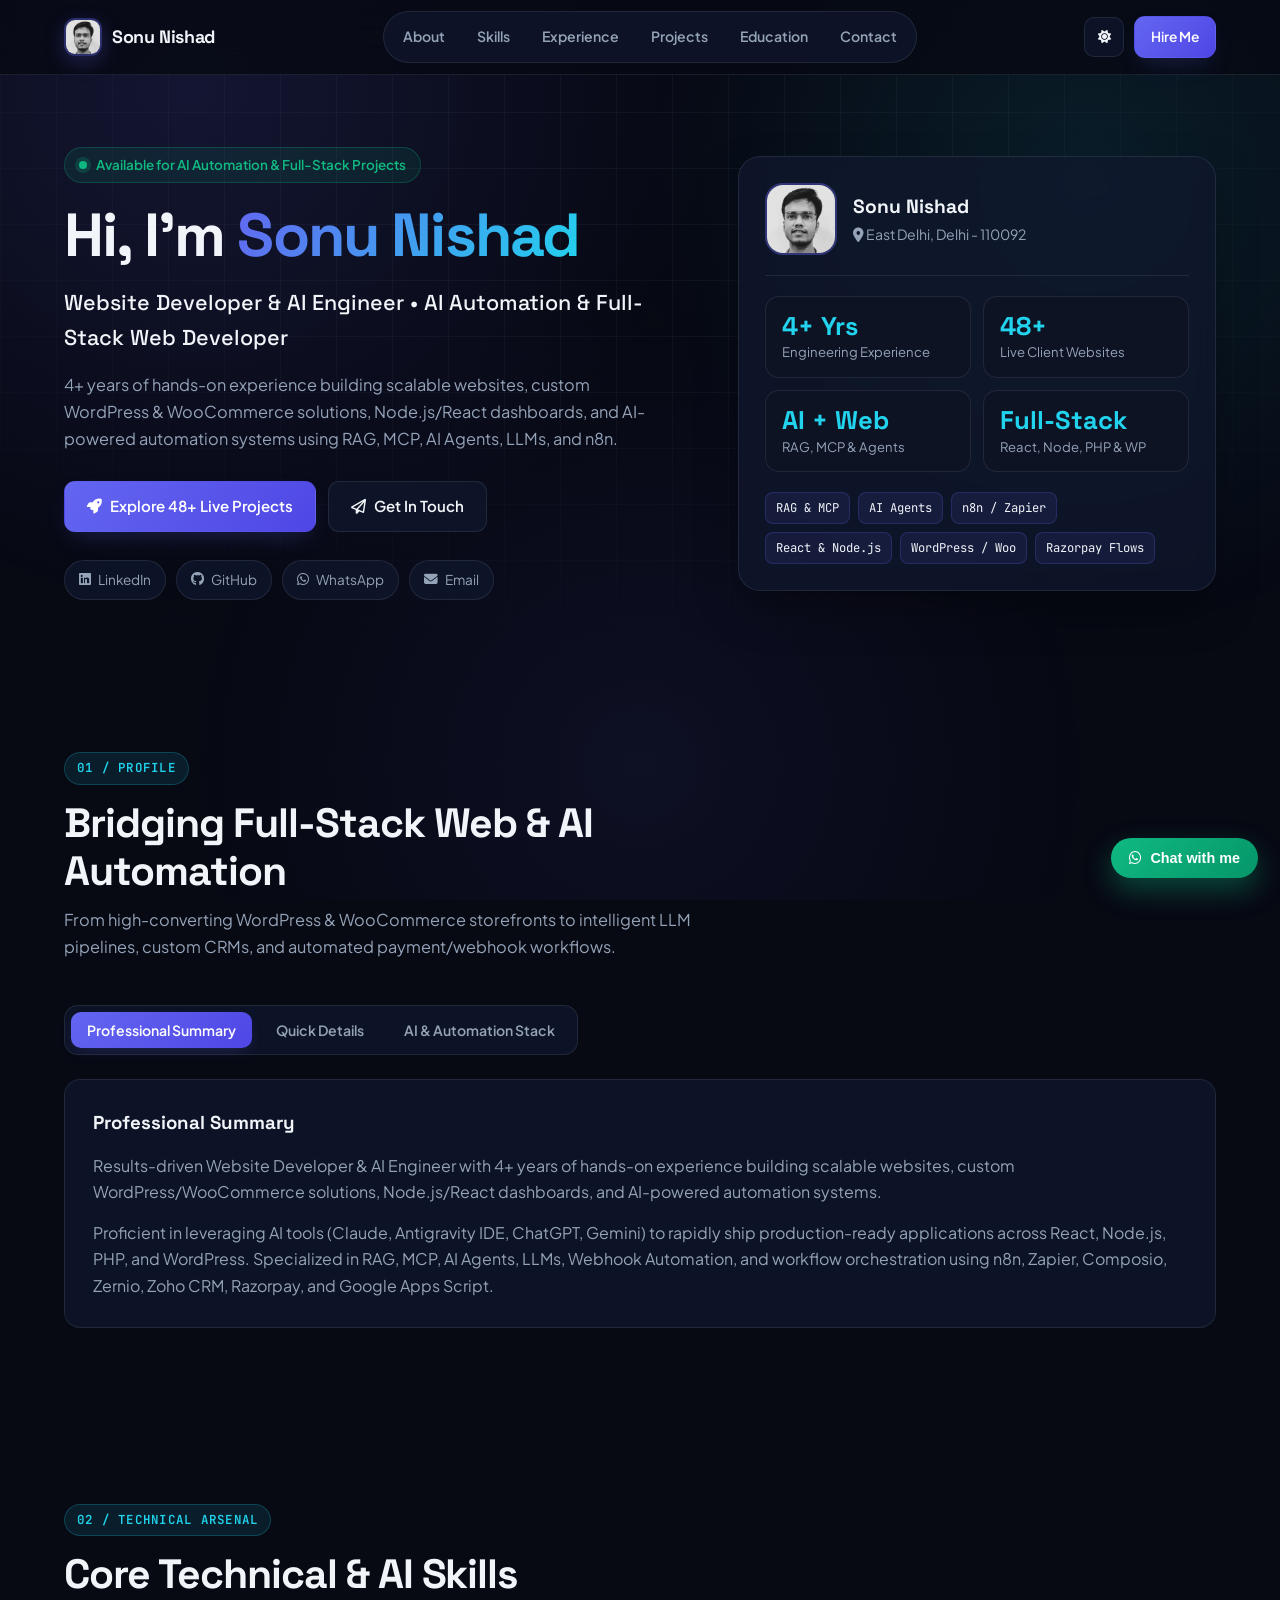
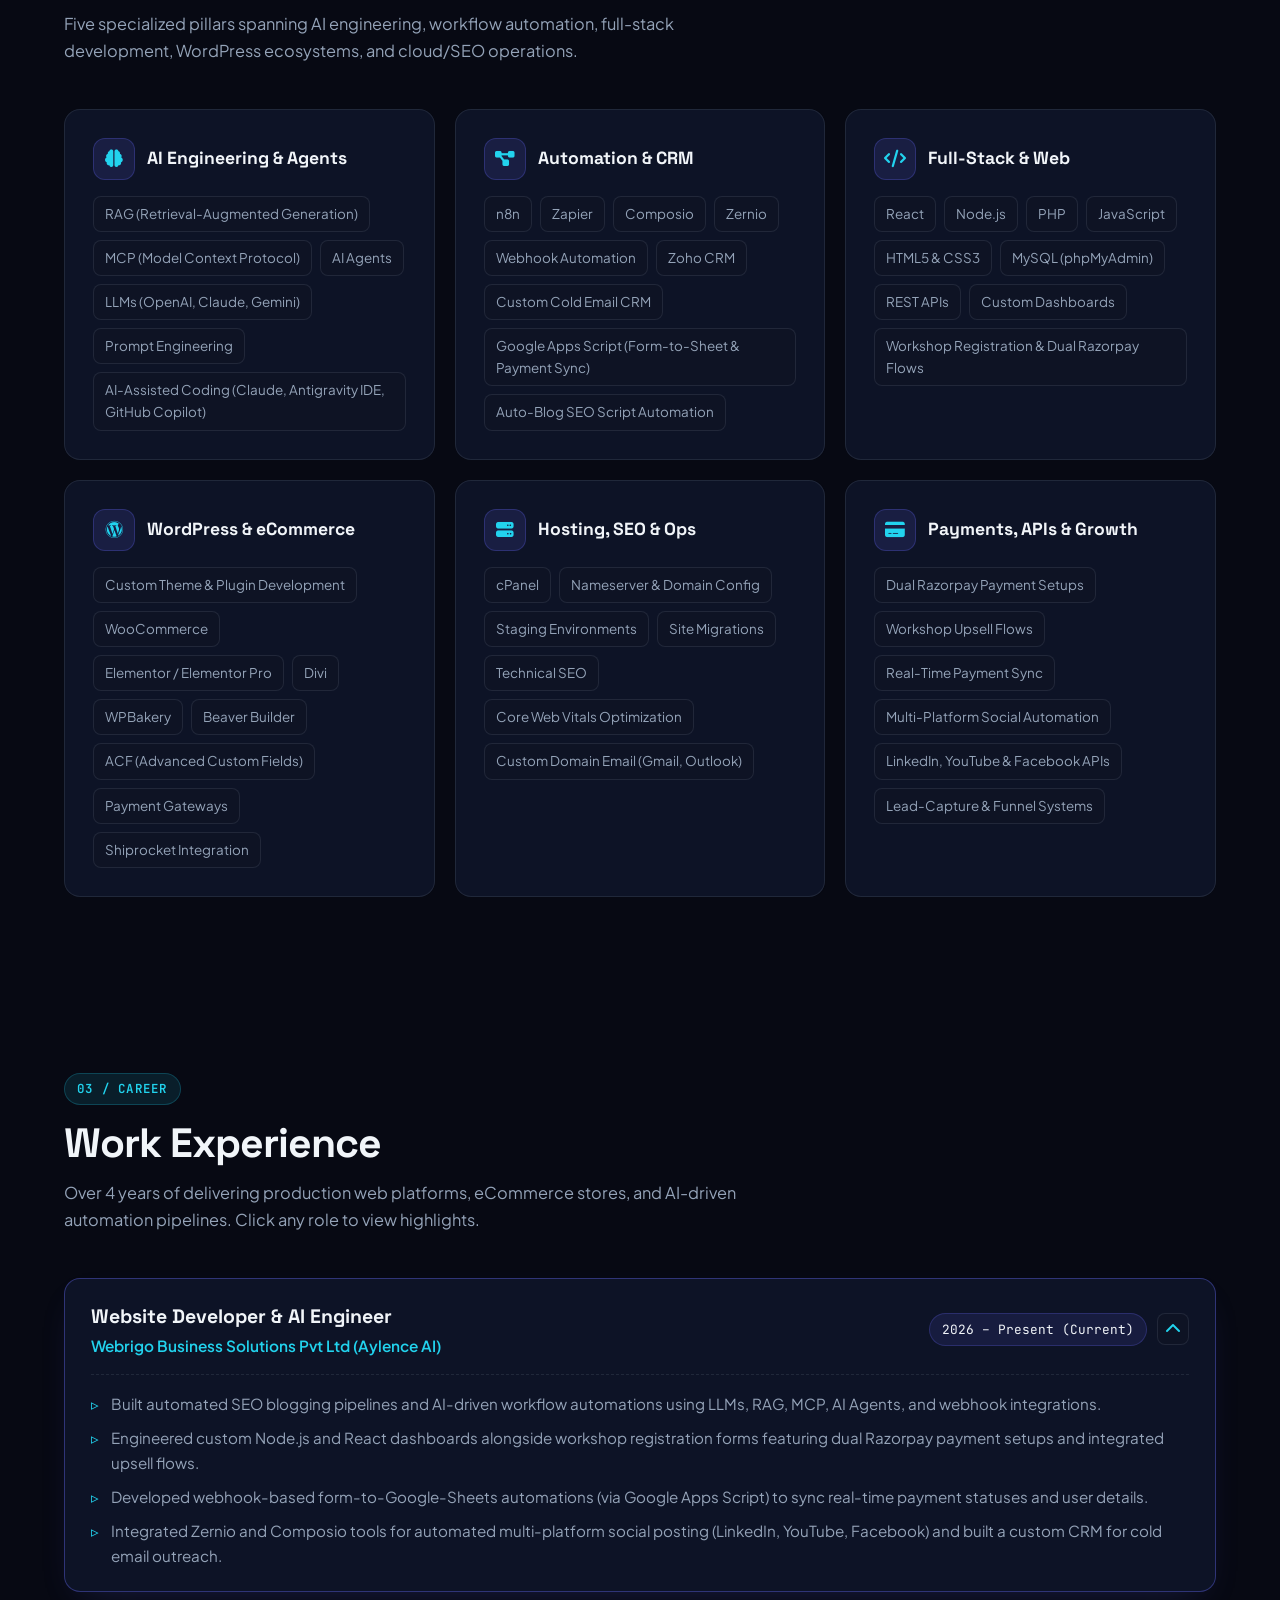
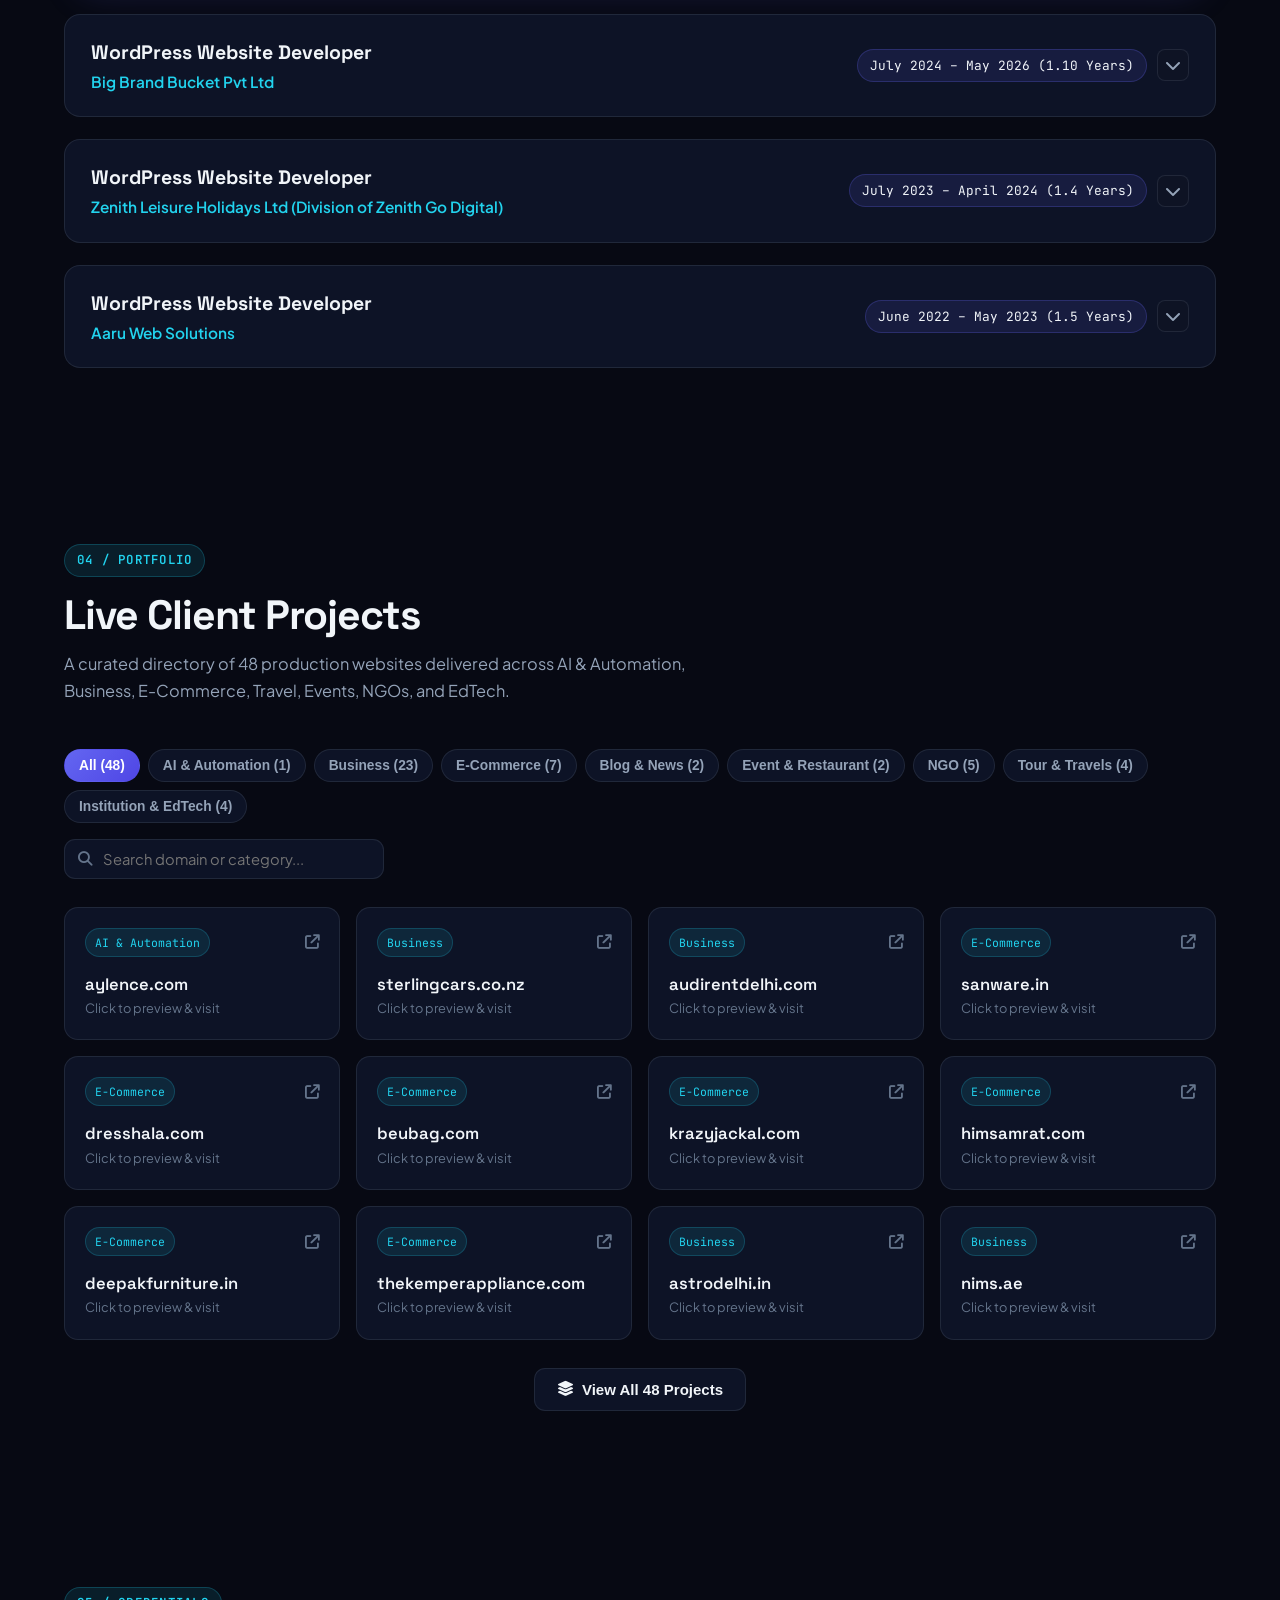
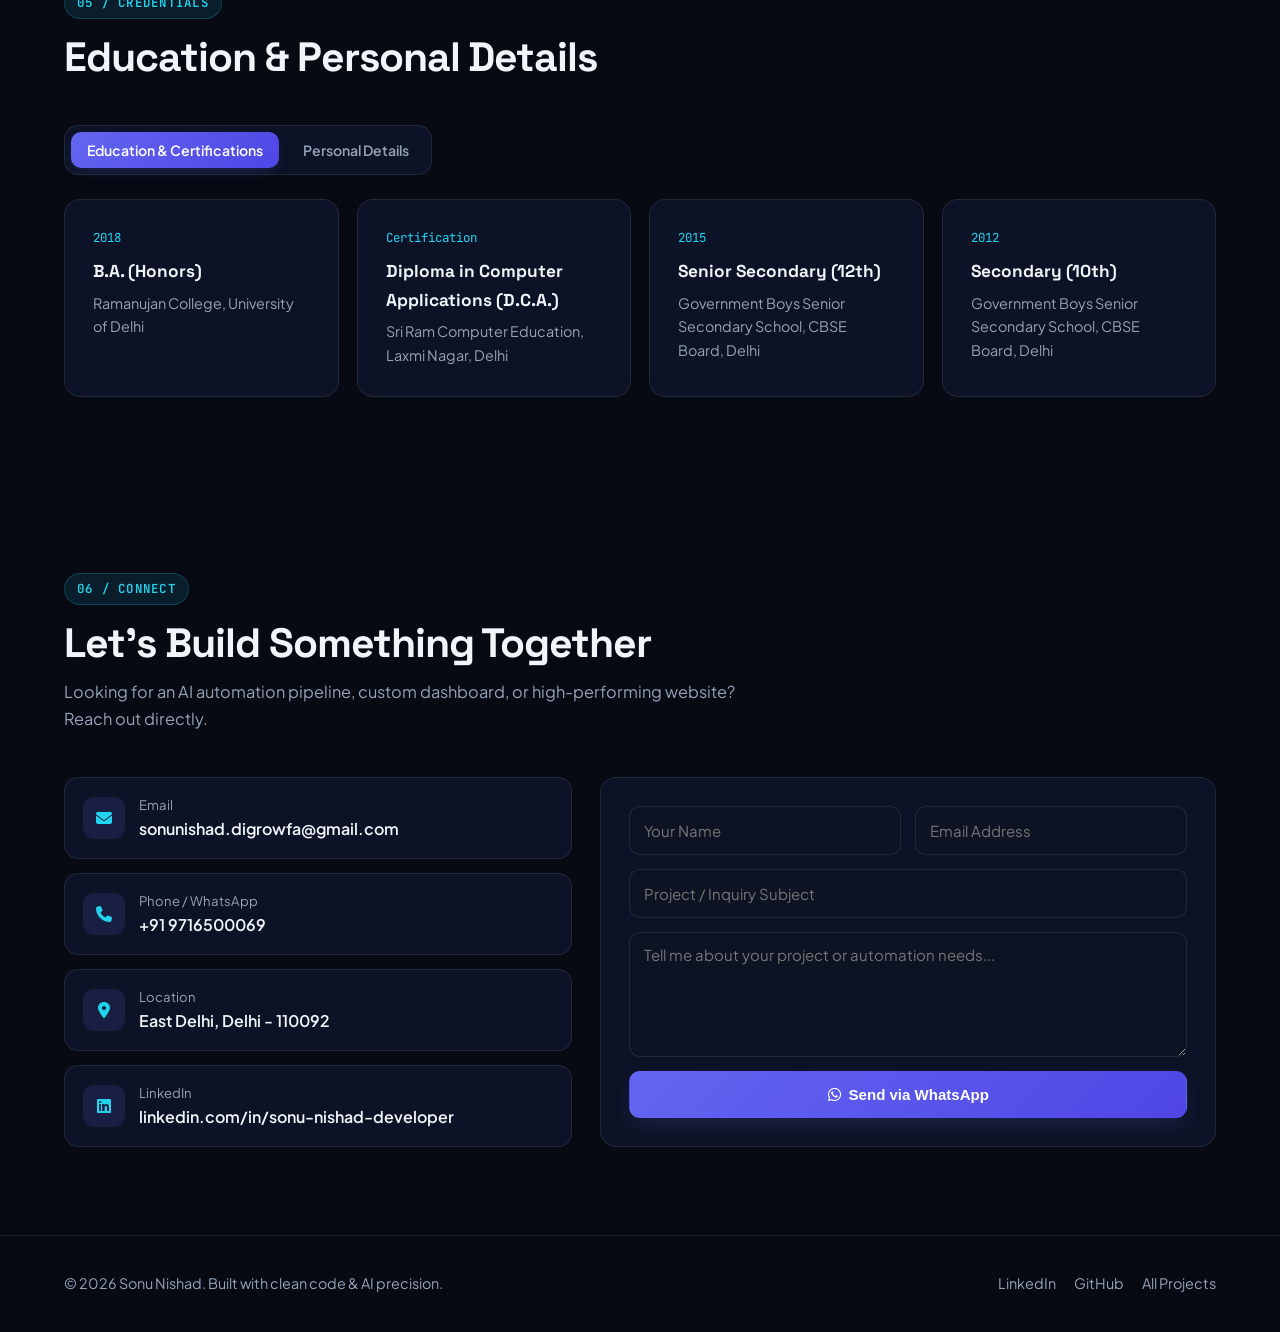
==== commit 5386bd17: "Upgrade desktop pill navbar with scroll-spy and mobile drawer menu" ====
--- a/index.html
+++ b/index.html
@@ -25,12 +25,20 @@
       </a>
 
       <ul class="nav-links" id="nav-links">
-        <li><a href="#about">About</a></li>
-        <li><a href="#skills">Skills</a></li>
-        <li><a href="#experience">Experience</a></li>
-        <li><a href="#projects">Projects</a></li>
-        <li><a href="#education">Education</a></li>
-        <li><a href="#contact">Contact</a></li>
+        <li><a href="#about"><i class="fa-solid fa-user"></i> About</a></li>
+        <li><a href="#skills"><i class="fa-solid fa-microchip"></i> Skills</a></li>
+        <li><a href="#experience"><i class="fa-solid fa-briefcase"></i> Experience</a></li>
+        <li><a href="#projects"><i class="fa-solid fa-layer-group"></i> Projects</a></li>
+        <li><a href="#education"><i class="fa-solid fa-graduation-cap"></i> Education</a></li>
+        <li><a href="#contact"><i class="fa-solid fa-paper-plane"></i> Contact</a></li>
+        <li class="nav-mobile-footer">
+          <a href="#contact" class="btn btn-primary btn-sm" style="color:#fff; justify-content:center;">
+            <i class="fa-solid fa-bolt" style="display:inline-block;color:#fff;"></i> Hire Me
+          </a>
+          <a href="https://wa.me/919716500069" target="_blank" rel="noopener noreferrer" class="btn btn-outline btn-sm" style="justify-content:center;">
+            <i class="fa-brands fa-whatsapp" style="display:inline-block;"></i> WhatsApp
+          </a>
+        </li>
       </ul>
 
       <div class="nav-actions">
--- a/assets/css/modern.css
+++ b/assets/css/modern.css
@@ -105,18 +105,23 @@
 .navbar {
   position: sticky;
   top: 0;
-  z-index: 100;
+  z-index: 120;
   background: var(--nav-bg);
-  backdrop-filter: blur(14px);
-  -webkit-backdrop-filter: blur(14px);
+  backdrop-filter: blur(18px);
+  -webkit-backdrop-filter: blur(18px);
   border-bottom: 1px solid var(--border);
+  transition: box-shadow 0.25s ease, background-color 0.25s ease;
+}
+
+.navbar.scrolled {
+  box-shadow: 0 12px 32px -12px rgba(0, 0, 0, 0.45);
 }
 
 .nav-inner {
   display: flex;
   align-items: center;
   justify-content: space-between;
-  height: 72px;
+  height: 74px;
   gap: 16px;
 }
 
@@ -126,14 +131,15 @@
   gap: 10px;
   font-family: var(--font-display);
   font-weight: 700;
-  font-size: 1.15rem;
+  font-size: 1.12rem;
   letter-spacing: -0.02em;
+  flex-shrink: 0;
 }
 
 .brand-mark {
-  width: 36px;
-  height: 36px;
-  border-radius: 10px;
+  width: 38px;
+  height: 38px;
+  border-radius: 11px;
   object-fit: cover;
   border: 2px solid var(--border-strong);
   box-shadow: 0 6px 20px var(--accent-glow);
@@ -142,26 +148,56 @@
 .nav-links {
   display: flex;
   align-items: center;
-  gap: 28px;
+  gap: 4px;
   list-style: none;
+  padding: 5px;
+  border-radius: 999px;
+  background: var(--bg-card);
+  border: 1px solid var(--border);
 }
 
 .nav-links a {
-  font-size: 0.92rem;
-  font-weight: 500;
-  color: var(--text-muted);
-  transition: color 0.2s ease;
-}
-
-.nav-links a:hover,
+  display: inline-flex;
+  align-items: center;
+  gap: 7px;
+  padding: 8px 14px;
+  border-radius: 999px;
+  font-size: 0.88rem;
+  font-weight: 600;
+  color: var(--text-muted);
+  transition: all 0.2s ease;
+}
+
+.nav-links a i {
+  display: none;
+  font-size: 0.85rem;
+  color: var(--accent-2);
+}
+
+.nav-links a:hover {
+  color: var(--text);
+  background: rgba(99, 102, 241, 0.1);
+}
+
 .nav-links a.active {
-  color: var(--text);
+  color: #fff;
+  background: linear-gradient(135deg, var(--accent), #4f46e5);
+  box-shadow: 0 6px 16px -6px var(--accent-glow);
+}
+
+.nav-links a.active i {
+  color: #fff;
+}
+
+.nav-mobile-footer {
+  display: none;
 }
 
 .nav-actions {
   display: flex;
   align-items: center;
   gap: 10px;
+  flex-shrink: 0;
 }
 
 .icon-btn {
@@ -1104,24 +1140,52 @@
   }
 }
 
+@media (max-width: 960px) {
+  .nav-links {
+    position: fixed;
+    top: 82px;
+    left: 16px;
+    right: 16px;
+    background: var(--bg-elevated);
+    border: 1px solid var(--border-strong);
+    border-radius: 18px;
+    flex-direction: column;
+    align-items: stretch;
+    padding: 14px;
+    gap: 6px;
+    display: none;
+    box-shadow: var(--shadow);
+    z-index: 115;
+  }
+  .nav-links.open {
+    display: flex;
+    animation: fadeSlide 0.2s ease;
+  }
+  .nav-links a {
+    padding: 12px 14px;
+    border-radius: 12px;
+    font-size: 0.95rem;
+    justify-content: flex-start;
+  }
+  .nav-links a i {
+    display: inline-block;
+    width: 20px;
+    text-align: center;
+  }
+  .nav-mobile-footer {
+    display: grid;
+    grid-template-columns: 1fr 1fr;
+    gap: 10px;
+    margin-top: 8px;
+    padding-top: 12px;
+    border-top: 1px dashed var(--border);
+  }
+  .mobile-toggle { display: grid; }
+}
+
 @media (max-width: 768px) {
   section { padding: 56px 0; }
   .hero { padding: 48px 0 40px; }
-  .nav-links {
-    position: fixed;
-    top: 72px;
-    left: 0;
-    right: 0;
-    background: var(--bg-elevated);
-    border-bottom: 1px solid var(--border);
-    flex-direction: column;
-    padding: 20px 24px;
-    gap: 16px;
-    display: none;
-    box-shadow: var(--shadow);
-  }
-  .nav-links.open { display: flex; }
-  .mobile-toggle { display: grid; }
   .form-row { grid-template-columns: 1fr; }
   .projects-toolbar {
     flex-direction: column;
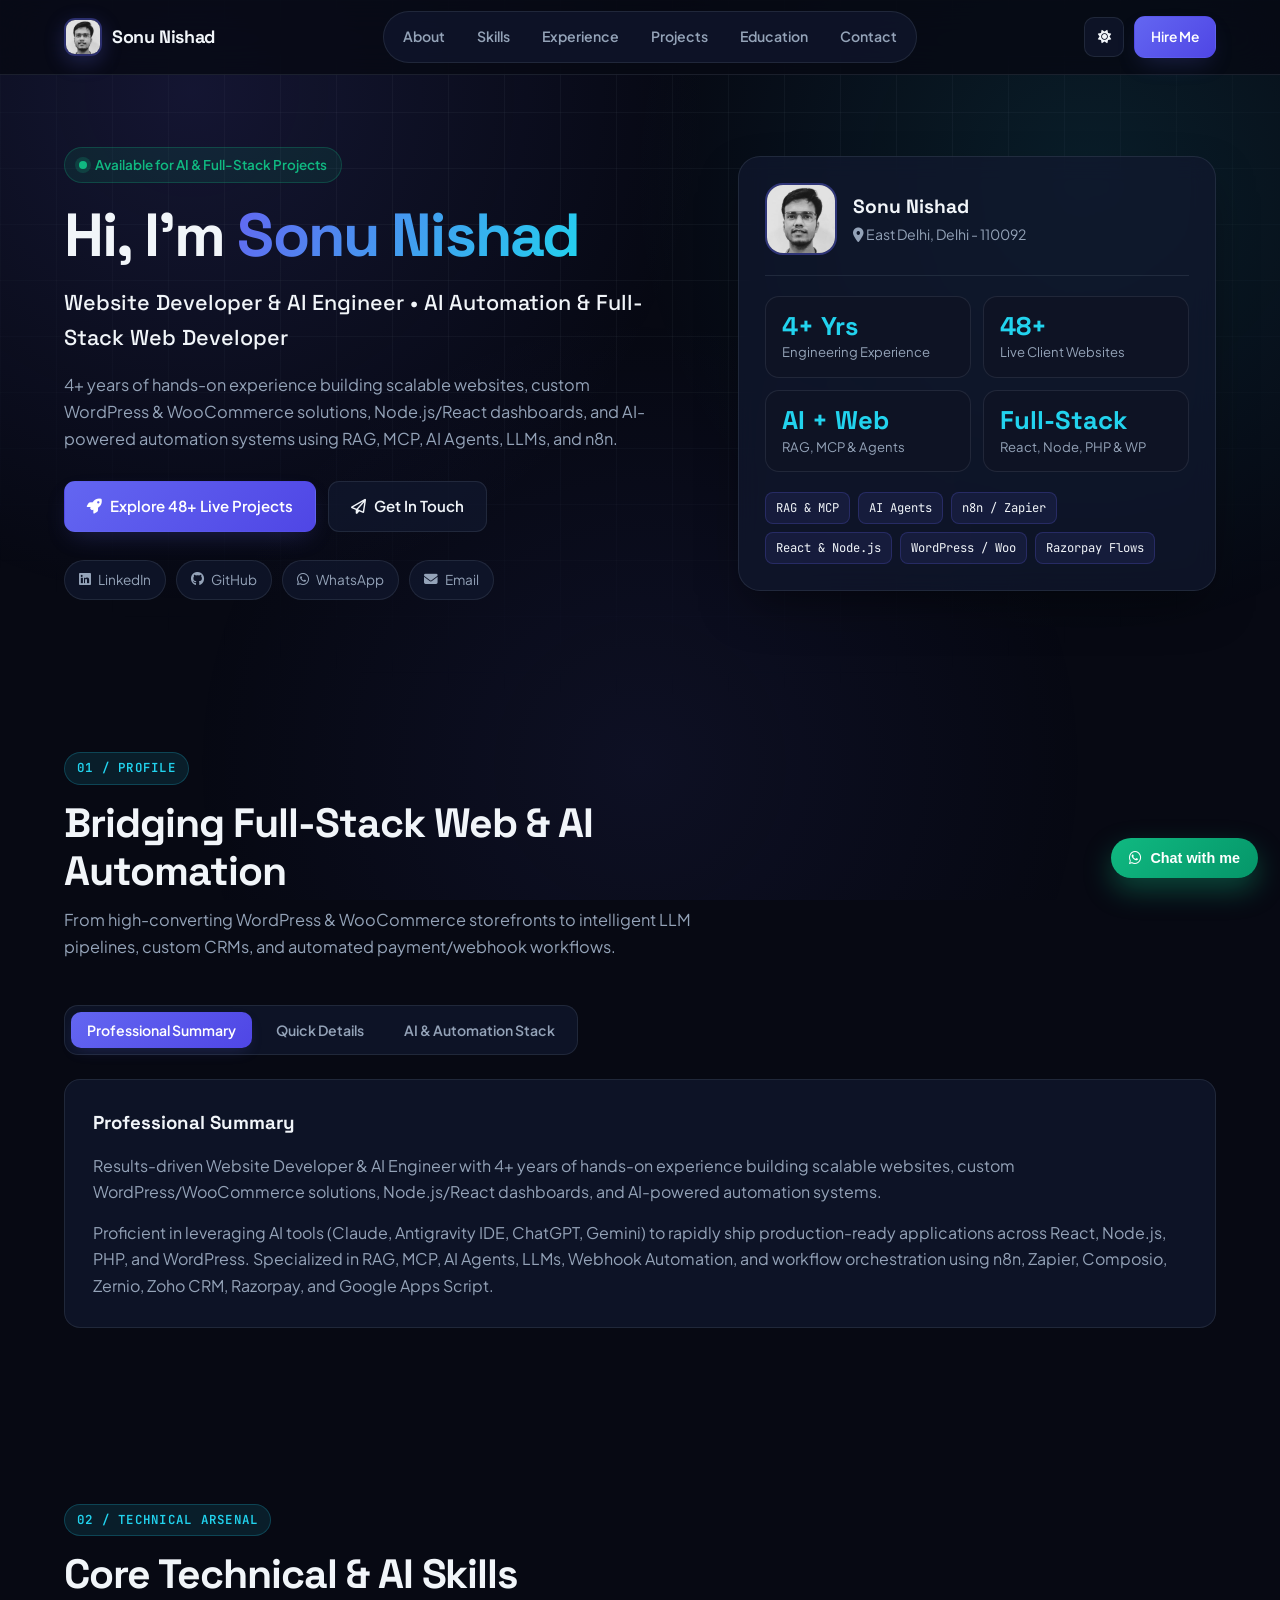
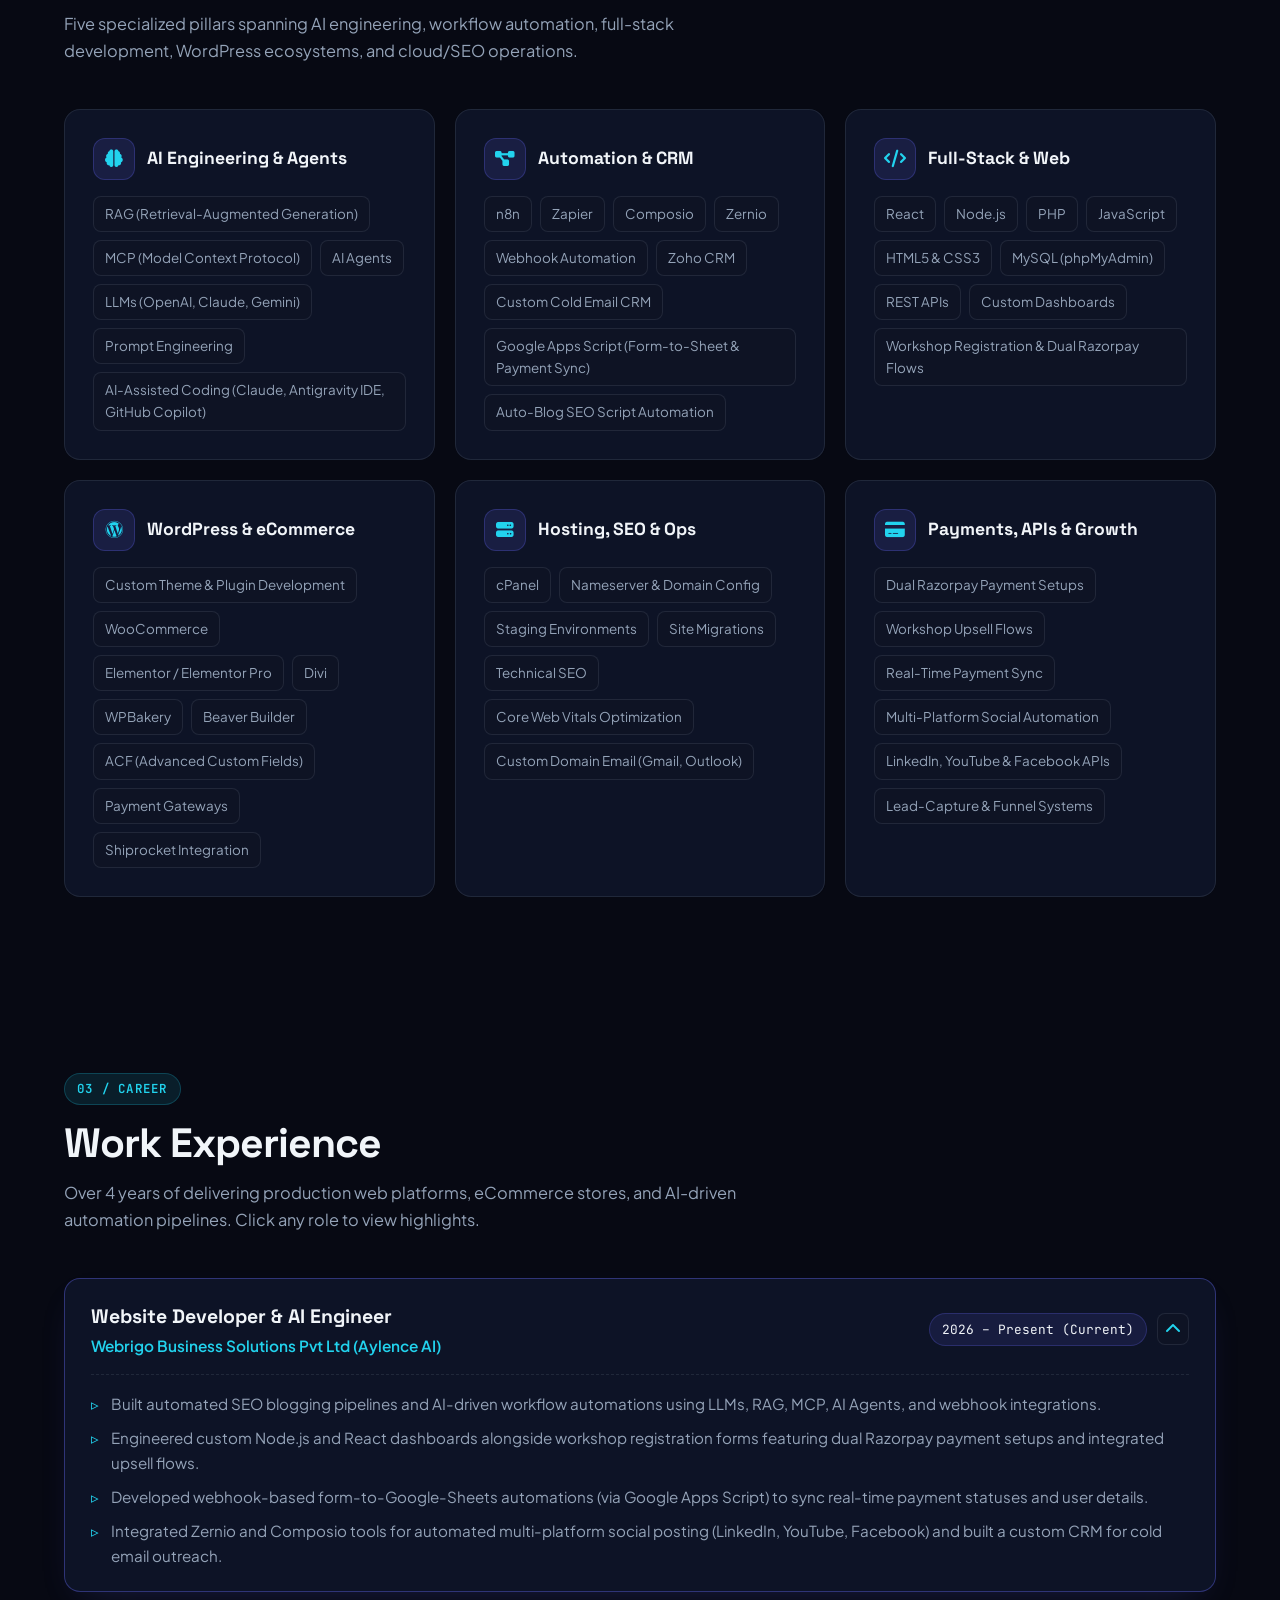
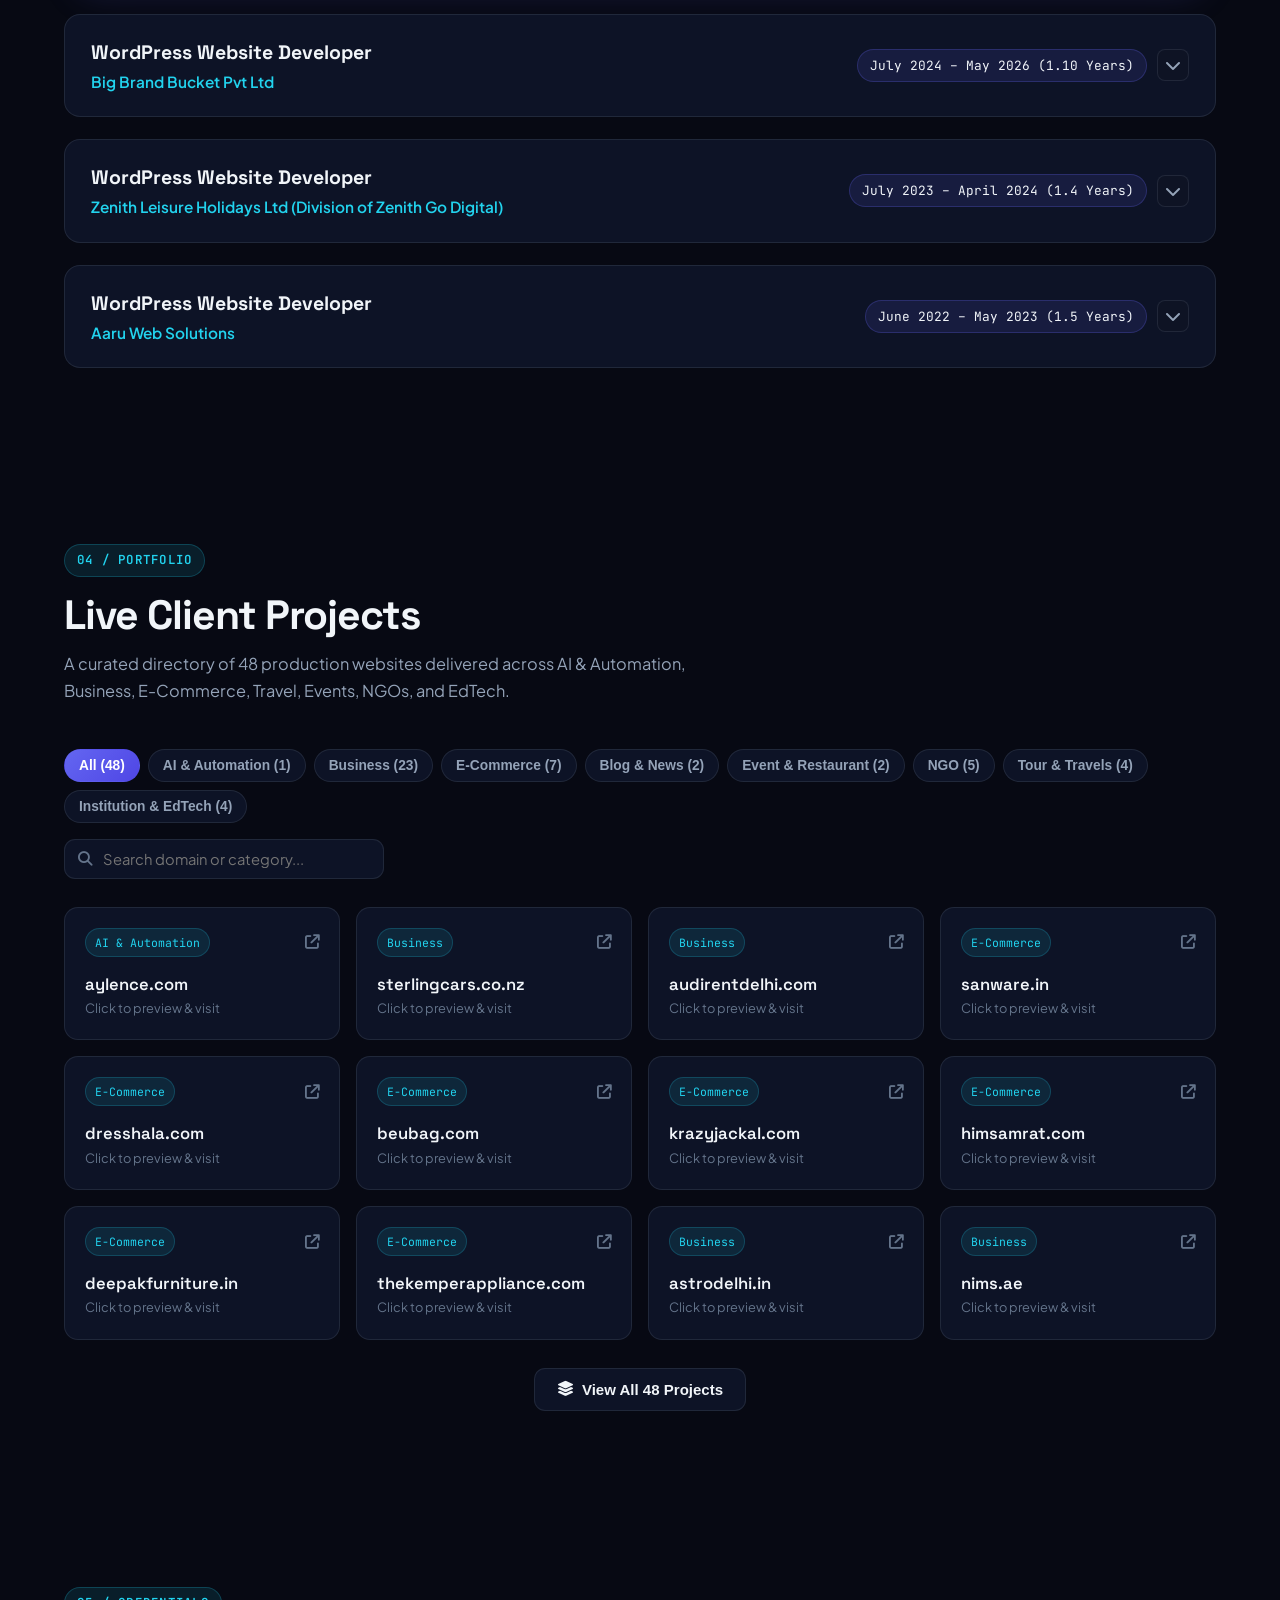
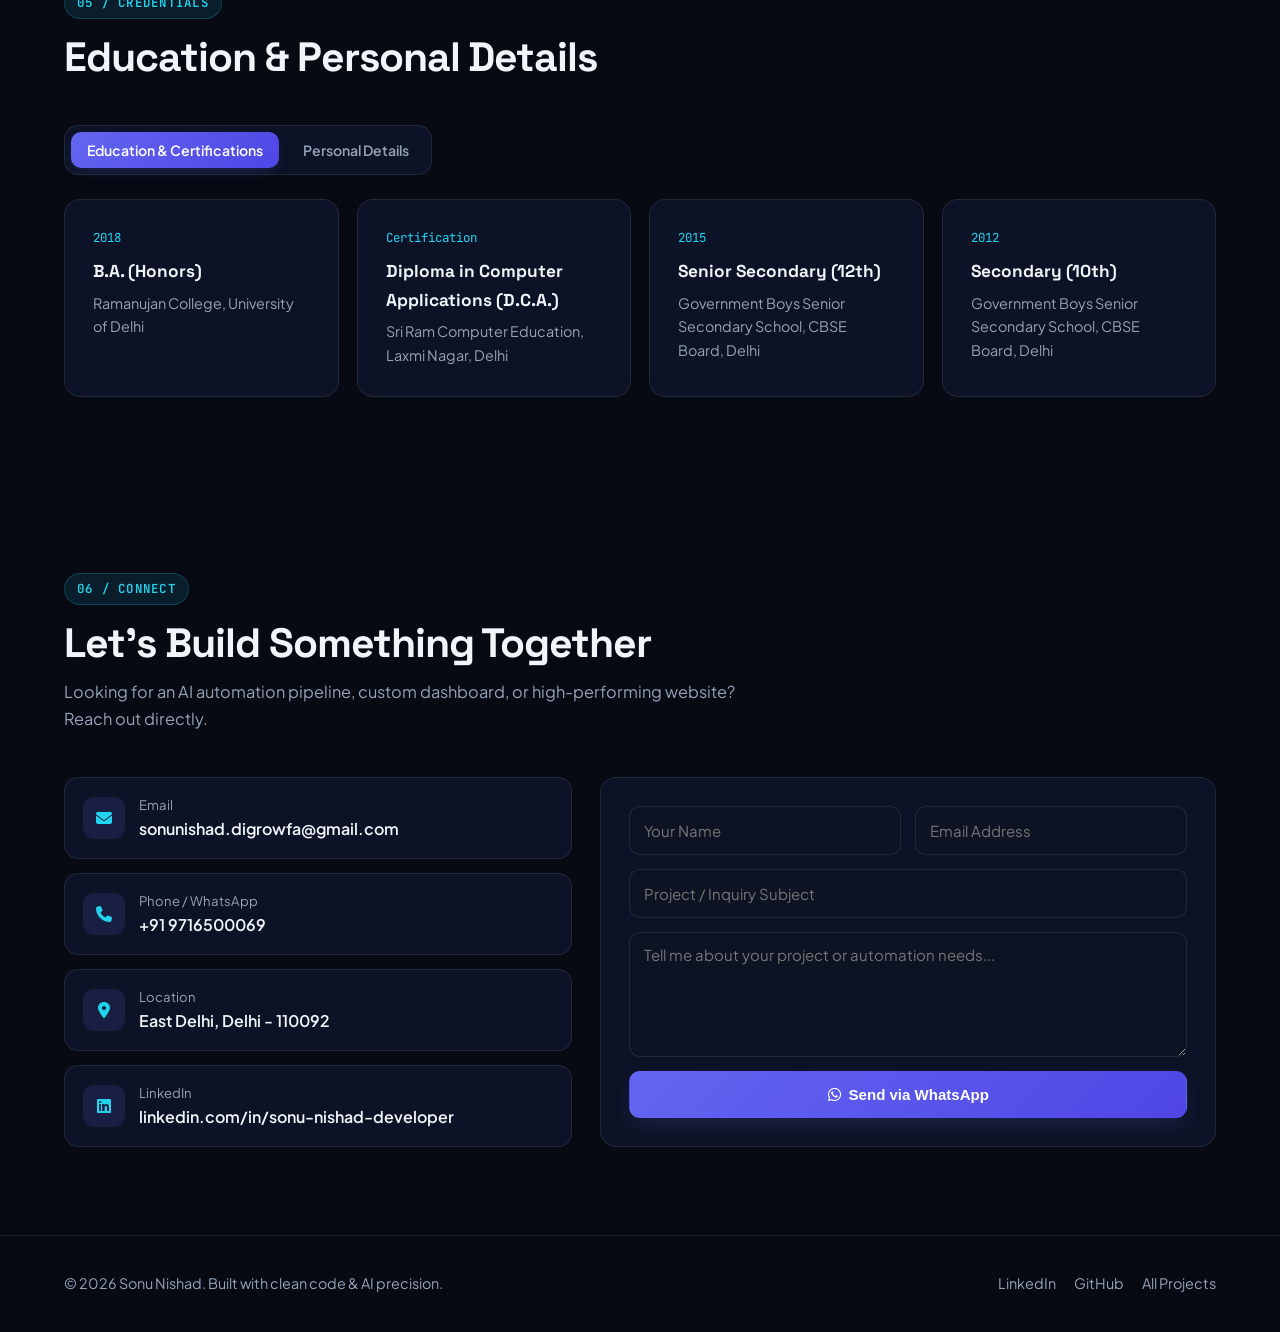
==== commit 0f9f3f33: "Keep availability status pill on a single line on mobile" ====
--- a/index.html
+++ b/index.html
@@ -58,7 +58,7 @@
         <div>
           <div class="status-pill">
             <span class="status-dot"></span>
-            Available for AI Automation &amp; Full-Stack Projects
+            Available for AI &amp; Full-Stack Projects
           </div>
           <h1 class="hero-title">
             Hi, I'm <span class="gradient-text">Sonu Nishad</span>
--- a/assets/css/modern.css
+++ b/assets/css/modern.css
@@ -321,7 +321,7 @@
 .status-pill {
   display: inline-flex;
   align-items: center;
-  gap: 9px;
+  gap: 8px;
   padding: 6px 14px;
   border-radius: 999px;
   background: rgba(16, 185, 129, 0.1);
@@ -329,6 +329,8 @@
   color: var(--success);
   font-size: 0.84rem;
   font-weight: 600;
+  white-space: nowrap;
+  max-width: 100%;
   margin-bottom: 20px;
 }
 
@@ -1200,6 +1202,11 @@
 
 @media (max-width: 520px) {
   .container { padding: 0 16px; }
+  .status-pill {
+    font-size: 0.74rem;
+    padding: 5px 11px;
+    gap: 7px;
+  }
   .card,
   .exp-card,
   .hero-card { padding: 20px; }
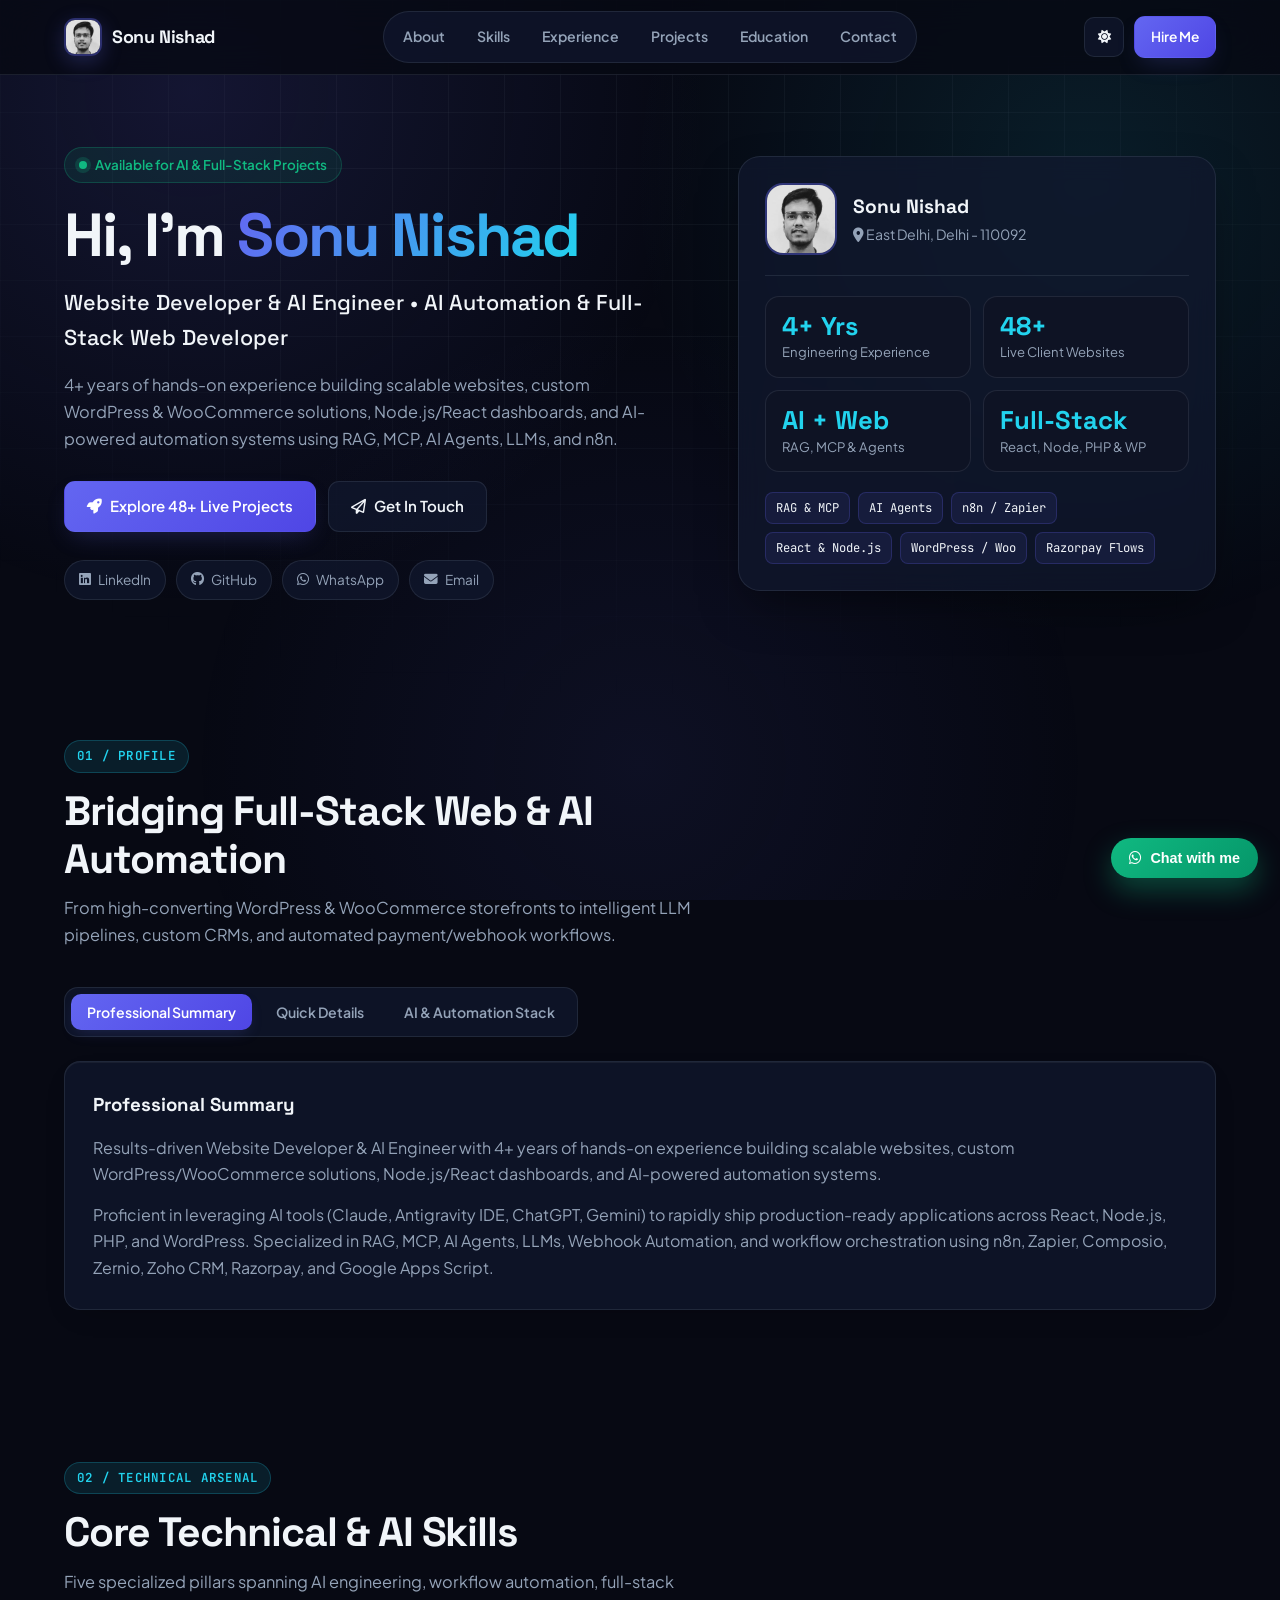
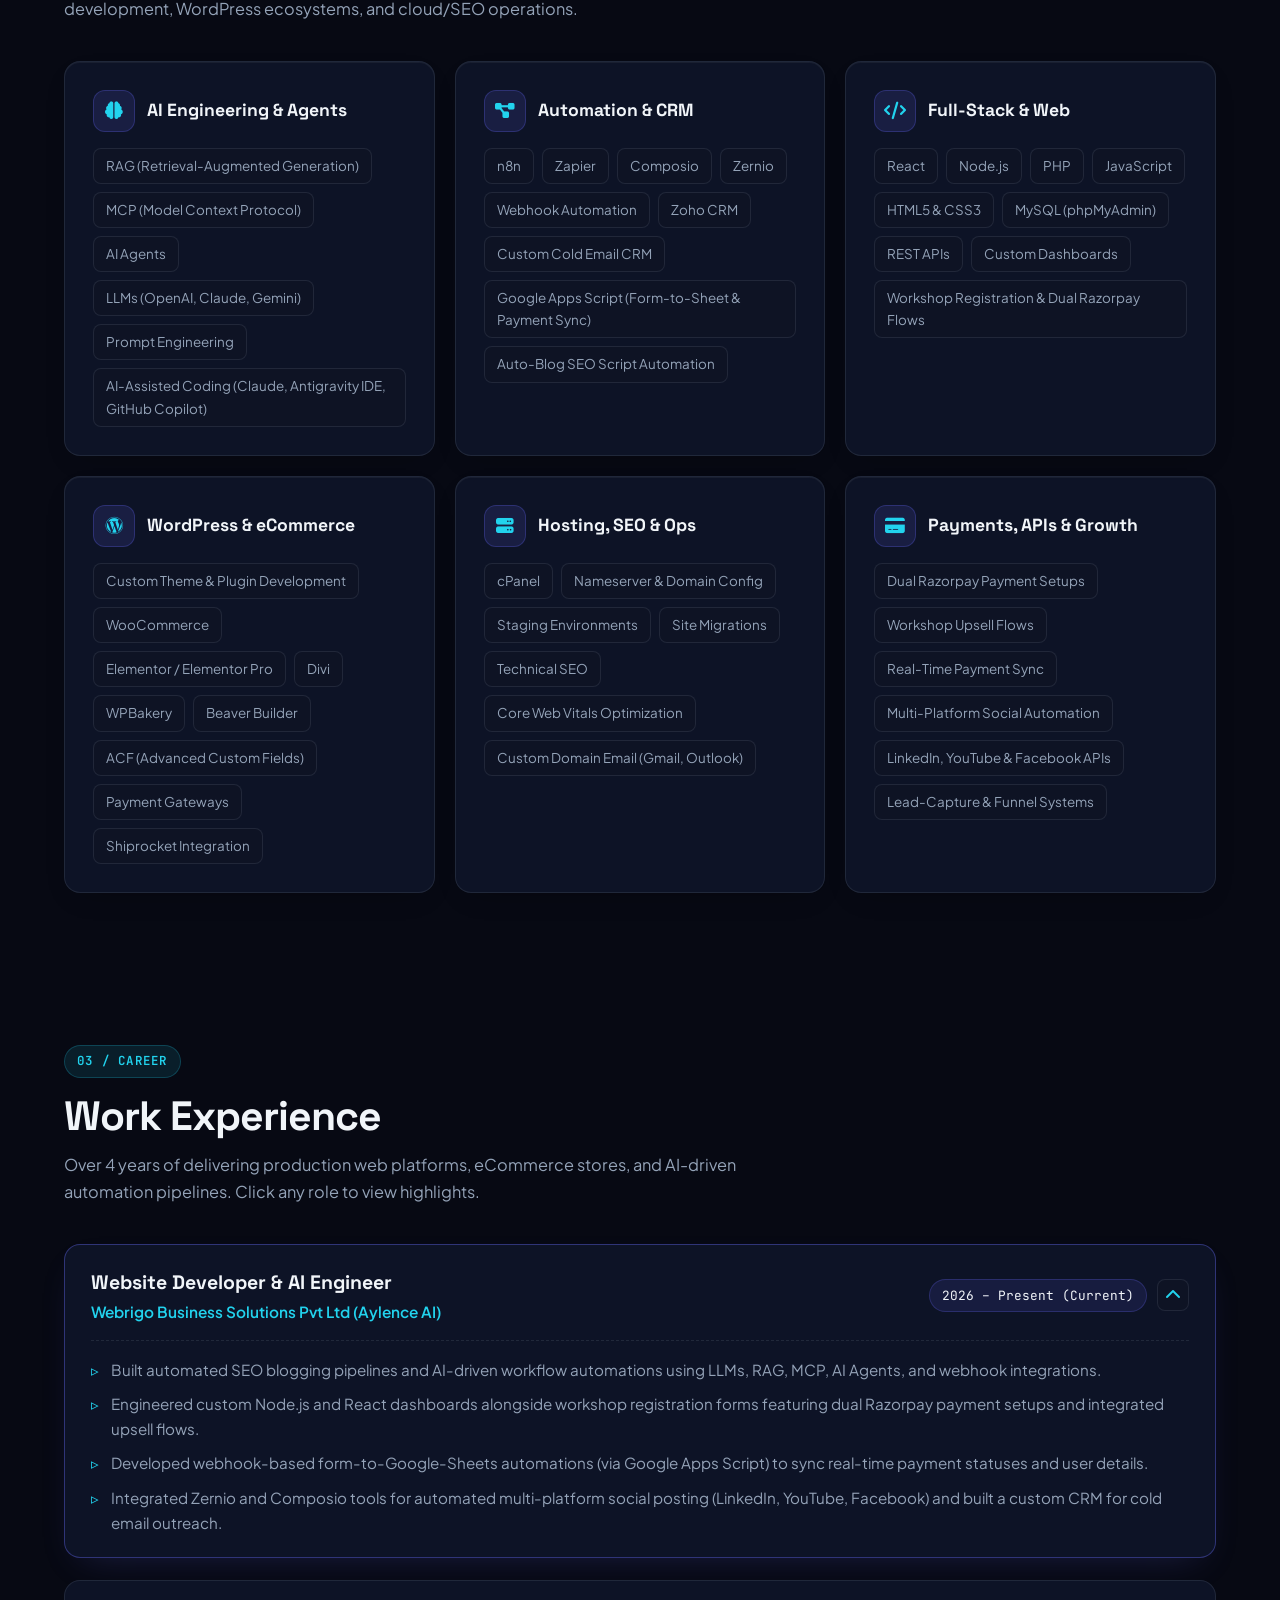
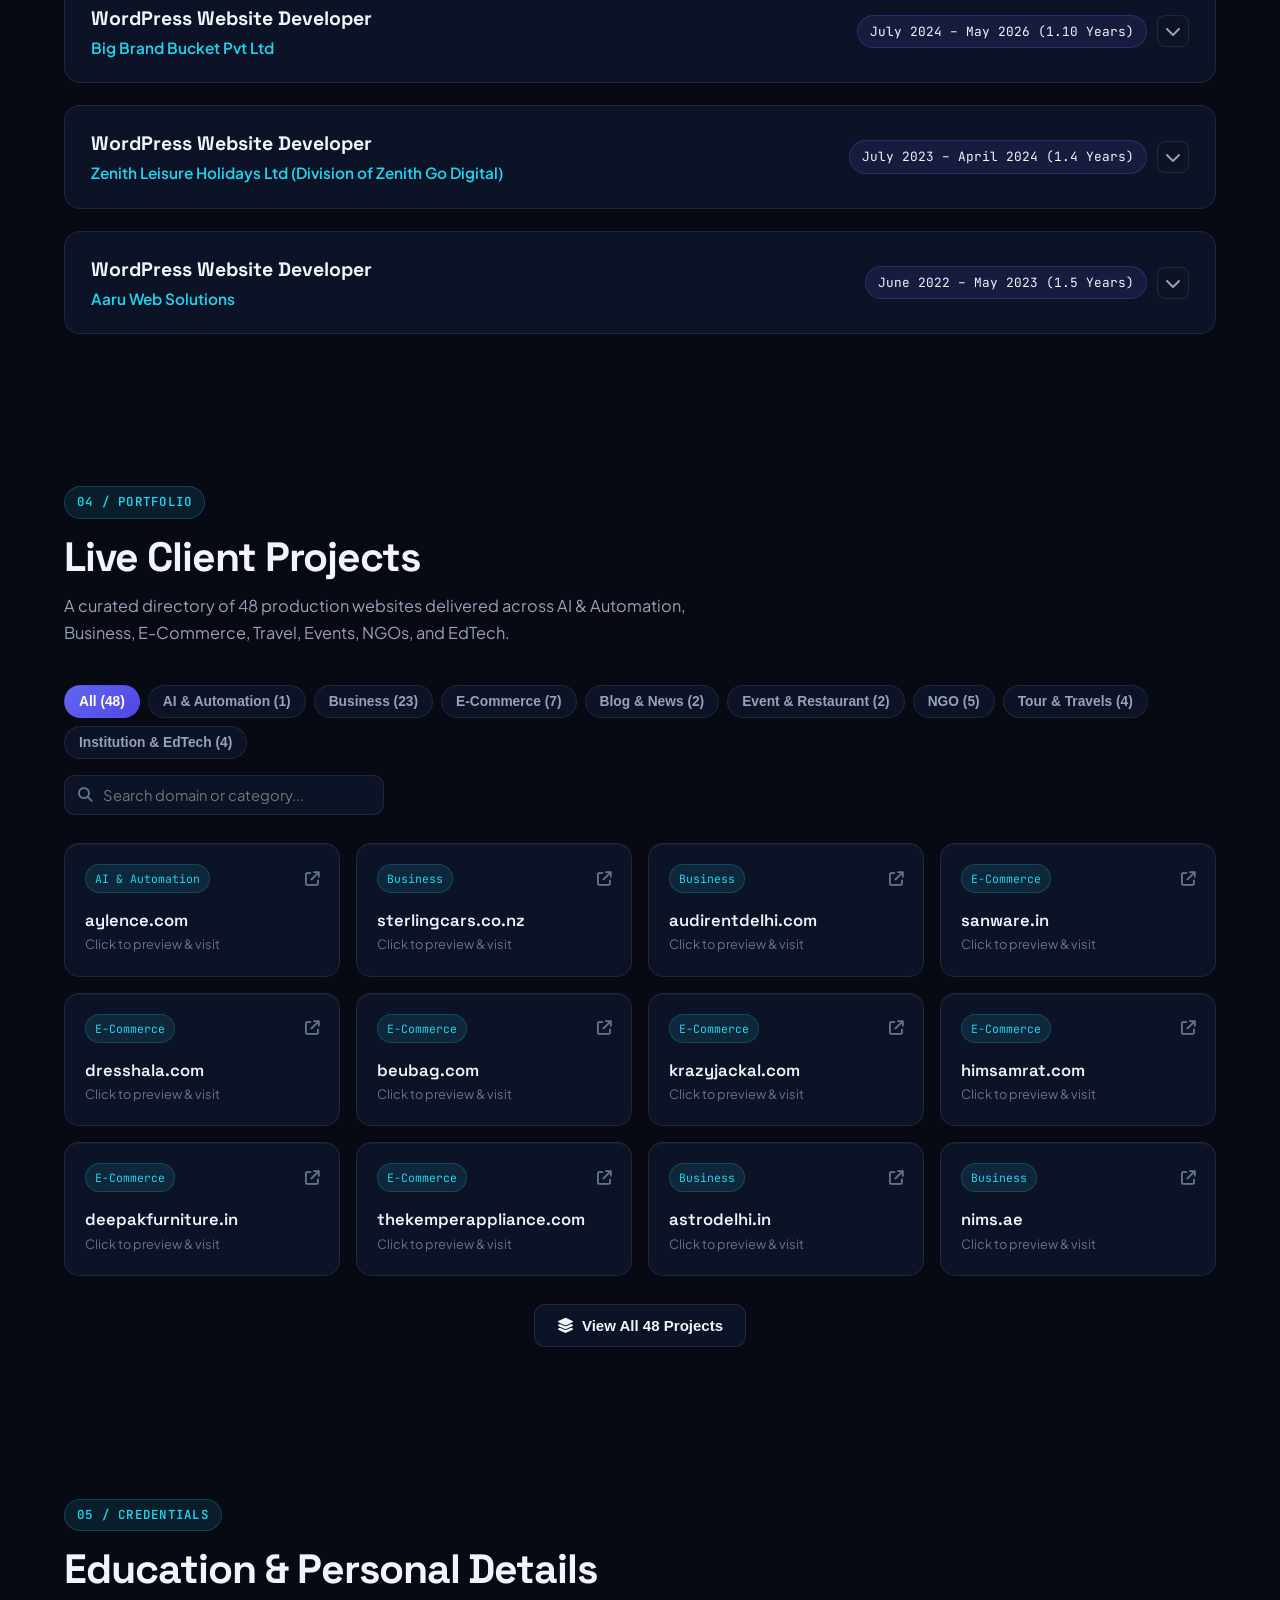
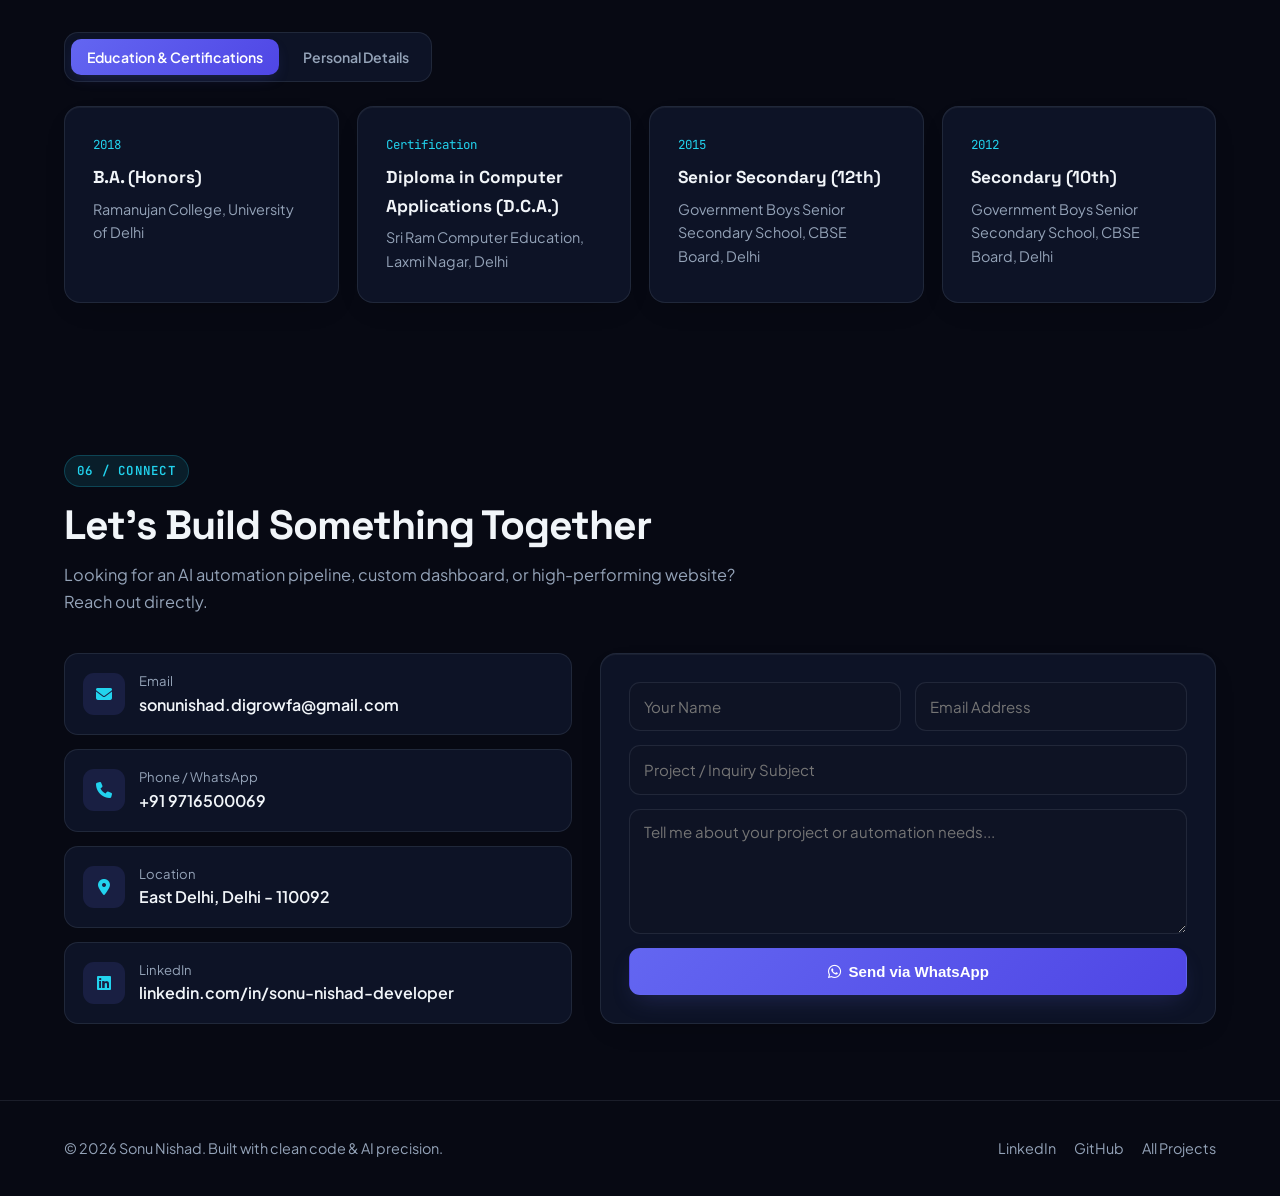
==== commit 514fdb7e: "Add Delhi local SEO meta tags, JSON-LD schema, robots.txt, and sitemap.xml" ====
--- a/index.html
+++ b/index.html
@@ -3,8 +3,108 @@
 <head>
   <meta charset="UTF-8">
   <meta name="viewport" content="width=device-width, initial-scale=1.0">
-  <meta name="description" content="Sonu Nishad — Website Developer & AI Engineer specializing in AI Automation, RAG, MCP, AI Agents, React, Node.js, PHP, and WordPress/WooCommerce.">
-  <title>Sonu Nishad | Website Developer &amp; AI Engineer</title>
+  <title>Sonu Nishad | Website Developer &amp; AI Engineer in Delhi | WordPress &amp; Full-Stack</title>
+  <meta name="description" content="Sonu Nishad is a Website Developer &amp; AI Engineer in East Delhi, India with 4+ years of experience in AI Automation (RAG, MCP, AI Agents, n8n), React, Node.js, PHP, and WordPress/WooCommerce development.">
+  <meta name="keywords" content="Website Developer in Delhi, AI Engineer in Delhi, WordPress Developer East Delhi, Full-Stack Web Developer Delhi, AI Automation Specialist India, WooCommerce Developer Delhi, React Node.js Developer Delhi, Sonu Nishad">
+  <meta name="author" content="Sonu Nishad">
+  <meta name="robots" content="index, follow, max-image-preview:large, max-snippet:-1, max-video-preview:-1">
+  <link rel="canonical" href="https://sonu-nishad.vercel.app/">
+
+  <!-- Local Geo Tags for Delhi -->
+  <meta name="geo.region" content="IN-DL">
+  <meta name="geo.placename" content="East Delhi, Delhi">
+  <meta name="geo.position" content="28.6508;77.2950">
+  <meta name="ICBM" content="28.6508, 77.2950">
+
+  <!-- Open Graph / Facebook / LinkedIn -->
+  <meta property="og:type" content="website">
+  <meta property="og:locale" content="en_IN">
+  <meta property="og:site_name" content="Sonu Nishad — Website Developer &amp; AI Engineer">
+  <meta property="og:title" content="Sonu Nishad | Website Developer &amp; AI Engineer in Delhi">
+  <meta property="og:description" content="4+ years of experience building scalable websites, WordPress/WooCommerce stores, Node.js/React dashboards, and AI automation pipelines in Delhi, India.">
+  <meta property="og:url" content="https://sonu-nishad.vercel.app/">
+  <meta property="og:image" content="https://sonu-nishad.vercel.app/assets/img/work/sonu%20nishad%20wordpress%20developer.jpeg">
+
+  <!-- Twitter Card -->
+  <meta name="twitter:card" content="summary_large_image">
+  <meta name="twitter:title" content="Sonu Nishad | Website Developer &amp; AI Engineer in Delhi">
+  <meta name="twitter:description" content="Website Developer &amp; AI Engineer in East Delhi specializing in AI Automation, RAG, MCP, React, Node.js, and WordPress.">
+  <meta name="twitter:image" content="https://sonu-nishad.vercel.app/assets/img/work/sonu%20nishad%20wordpress%20developer.jpeg">
+
+  <!-- Structured Data (Person + Local ProfessionalService in Delhi) -->
+  <script type="application/ld+json">
+  {
+    "@context": "https://schema.org",
+    "@graph": [
+      {
+        "@type": "Person",
+        "@id": "https://sonu-nishad.vercel.app/#person",
+        "name": "Sonu Nishad",
+        "url": "https://sonu-nishad.vercel.app/",
+        "image": "https://sonu-nishad.vercel.app/assets/img/work/sonu%20nishad%20wordpress%20developer.jpeg",
+        "jobTitle": "Website Developer & AI Engineer",
+        "description": "Website Developer & AI Engineer in East Delhi, India with 4+ years of experience in AI Automation, RAG, MCP, AI Agents, React, Node.js, PHP, and WordPress/WooCommerce.",
+        "email": "mailto:sonunishad.digrowfa@gmail.com",
+        "telephone": "+91-9716500069",
+        "address": {
+          "@type": "PostalAddress",
+          "streetAddress": "House No. 250, Karkarduma, East Delhi",
+          "addressLocality": "Delhi",
+          "addressRegion": "DL",
+          "postalCode": "110092",
+          "addressCountry": "IN"
+        },
+        "sameAs": [
+          "https://www.linkedin.com/in/sonu-nishad-developer/",
+          "https://github.com/SonuDigrowfa"
+        ],
+        "knowsAbout": [
+          "AI Engineering",
+          "RAG",
+          "MCP",
+          "AI Agents",
+          "n8n Automation",
+          "WordPress Development",
+          "WooCommerce",
+          "React",
+          "Node.js",
+          "PHP",
+          "Technical SEO"
+        ]
+      },
+      {
+        "@type": "ProfessionalService",
+        "@id": "https://sonu-nishad.vercel.app/#service",
+        "name": "Sonu Nishad — Web Development & AI Automation Services Delhi",
+        "url": "https://sonu-nishad.vercel.app/",
+        "image": "https://sonu-nishad.vercel.app/assets/img/work/sonu%20nishad%20wordpress%20developer.jpeg",
+        "telephone": "+91-9716500069",
+        "email": "sonunishad.digrowfa@gmail.com",
+        "address": {
+          "@type": "PostalAddress",
+          "streetAddress": "Karkarduma, East Delhi",
+          "addressLocality": "Delhi",
+          "addressRegion": "DL",
+          "postalCode": "110092",
+          "addressCountry": "IN"
+        },
+        "geo": {
+          "@type": "GeoCoordinates",
+          "latitude": 28.6508,
+          "longitude": 77.2950
+        },
+        "areaServed": [
+          { "@type": "City", "name": "Delhi" },
+          { "@type": "AdministrativeArea", "name": "East Delhi" },
+          { "@type": "AdministrativeArea", "name": "Delhi NCR" },
+          { "@type": "Country", "name": "India" }
+        ],
+        "provider": { "@id": "https://sonu-nishad.vercel.app/#person" }
+      }
+    ]
+  }
+  </script>
+
   <link rel="shortcut icon" href="assets/img/work/sonu nishad wordpress developer.jpeg" type="image/x-icon">
   <link rel="preconnect" href="https://fonts.googleapis.com">
   <link rel="preconnect" href="https://fonts.gstatic.com" crossorigin>
@@ -576,7 +676,7 @@
       <div style="display: flex; gap: 18px;">
         <a href="https://www.linkedin.com/in/sonu-nishad-developer/" target="_blank" rel="noopener noreferrer">LinkedIn</a>
         <a href="https://github.com/SonuDigrowfa" target="_blank" rel="noopener noreferrer">GitHub</a>
-        <a href="project/">All Projects</a>
+        <a href="#projects">All Projects</a>
       </div>
     </div>
   </footer>
--- a/assets/css/modern.css
+++ b/assets/css/modern.css
@@ -267,12 +267,12 @@
 
 /* Sections */
 section {
-  padding: 88px 0;
+  padding: 76px 0;
 }
 
 .section-header {
   max-width: 680px;
-  margin-bottom: 44px;
+  margin-bottom: 38px;
 }
 
 .section-eyebrow {
@@ -504,12 +504,15 @@
   border: 1px solid var(--border);
   border-radius: var(--radius);
   padding: 28px;
-  backdrop-filter: blur(10px);
-  transition: border-color 0.25s ease, transform 0.25s ease;
+  backdrop-filter: blur(12px);
+  box-shadow: inset 0 1px 0 rgba(255, 255, 255, 0.05), 0 10px 30px -18px rgba(0, 0, 0, 0.45);
+  transition: border-color 0.25s ease, transform 0.25s ease, box-shadow 0.25s ease;
 }
 
 .card:hover {
   border-color: var(--border-strong);
+  transform: translateY(-2px);
+  box-shadow: inset 0 1px 0 rgba(255, 255, 255, 0.08), 0 18px 40px -20px var(--accent-glow);
 }
 
 .info-list {
@@ -580,11 +583,18 @@
 
 .chip {
   font-size: 0.84rem;
-  padding: 6px 11px;
+  padding: 6px 12px;
   border-radius: 8px;
   background: var(--bg-elevated);
   border: 1px solid var(--border);
   color: var(--text-muted);
+  transition: border-color 0.2s ease, color 0.2s ease, transform 0.15s ease;
+}
+
+.chip:hover {
+  border-color: var(--border-strong);
+  color: var(--text);
+  transform: translateY(-1px);
 }
 
 /* Experience Timeline */
@@ -893,21 +903,61 @@
 }
 
 .project-card {
+  position: relative;
+  overflow: hidden;
   display: flex;
   flex-direction: column;
   justify-content: space-between;
   gap: 14px;
   padding: 20px;
-  border-radius: 14px;
+  border-radius: 15px;
   background: var(--bg-card);
   border: 1px solid var(--border);
-  transition: transform 0.2s ease, border-color 0.2s ease, background 0.2s ease;
+  box-shadow: inset 0 1px 0 rgba(255, 255, 255, 0.04);
+  transition: transform 0.22s ease, border-color 0.22s ease, background 0.22s ease, box-shadow 0.22s ease;
+}
+
+.project-card::before {
+  content: '';
+  position: absolute;
+  top: 0;
+  left: 0;
+  right: 0;
+  height: 2px;
+  background: linear-gradient(90deg, var(--accent), var(--accent-2));
+  opacity: 0;
+  transition: opacity 0.22s ease;
 }
 
 .project-card:hover {
   transform: translateY(-4px);
   border-color: var(--border-strong);
   background: var(--bg-card-hover);
+  box-shadow: 0 16px 34px -18px var(--accent-glow);
+}
+
+.project-card:hover::before {
+  opacity: 1;
+}
+
+/* Scroll Reveal */
+.reveal {
+  opacity: 0;
+  transform: translateY(16px);
+  transition: opacity 0.5s ease, transform 0.5s ease;
+}
+
+.reveal.visible {
+  opacity: 1;
+  transform: translateY(0);
+}
+
+@media (prefers-reduced-motion: reduce) {
+  .reveal {
+    opacity: 1;
+    transform: none;
+    transition: none;
+  }
 }
 
 .project-top {
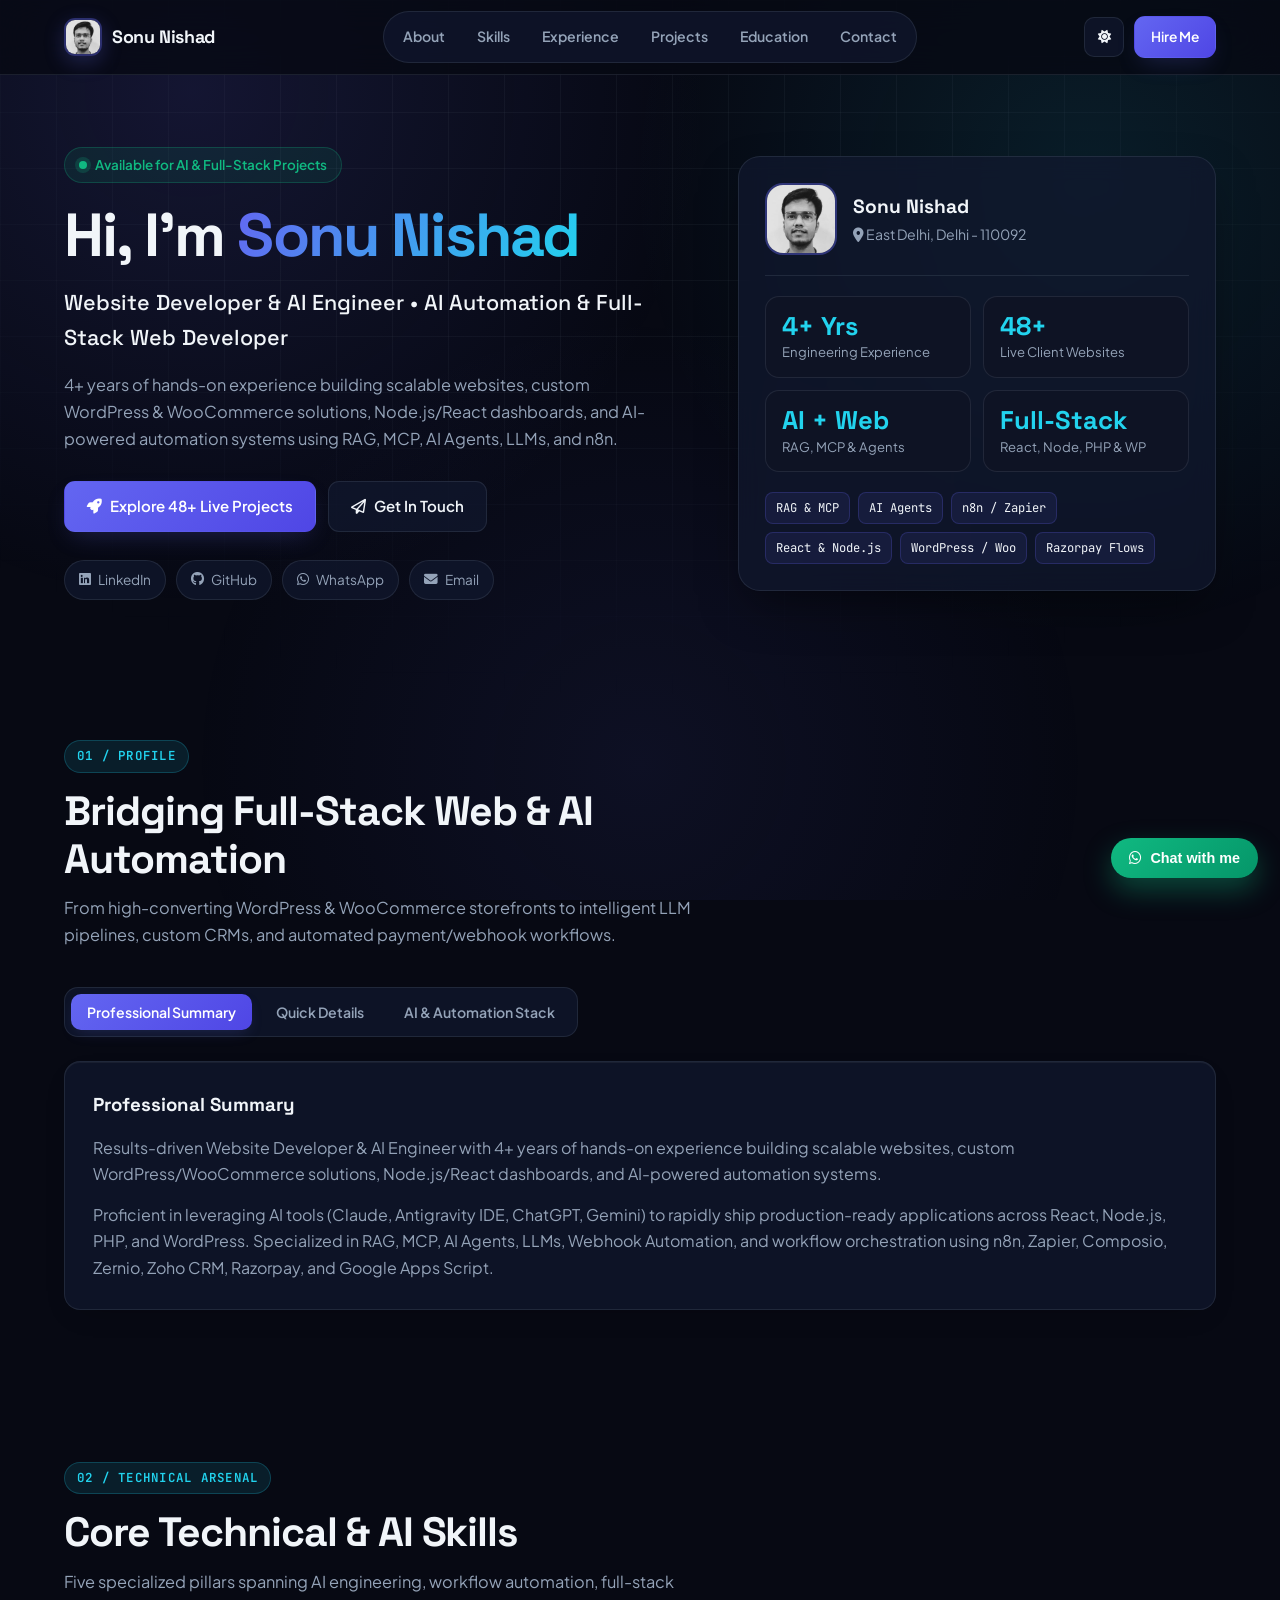
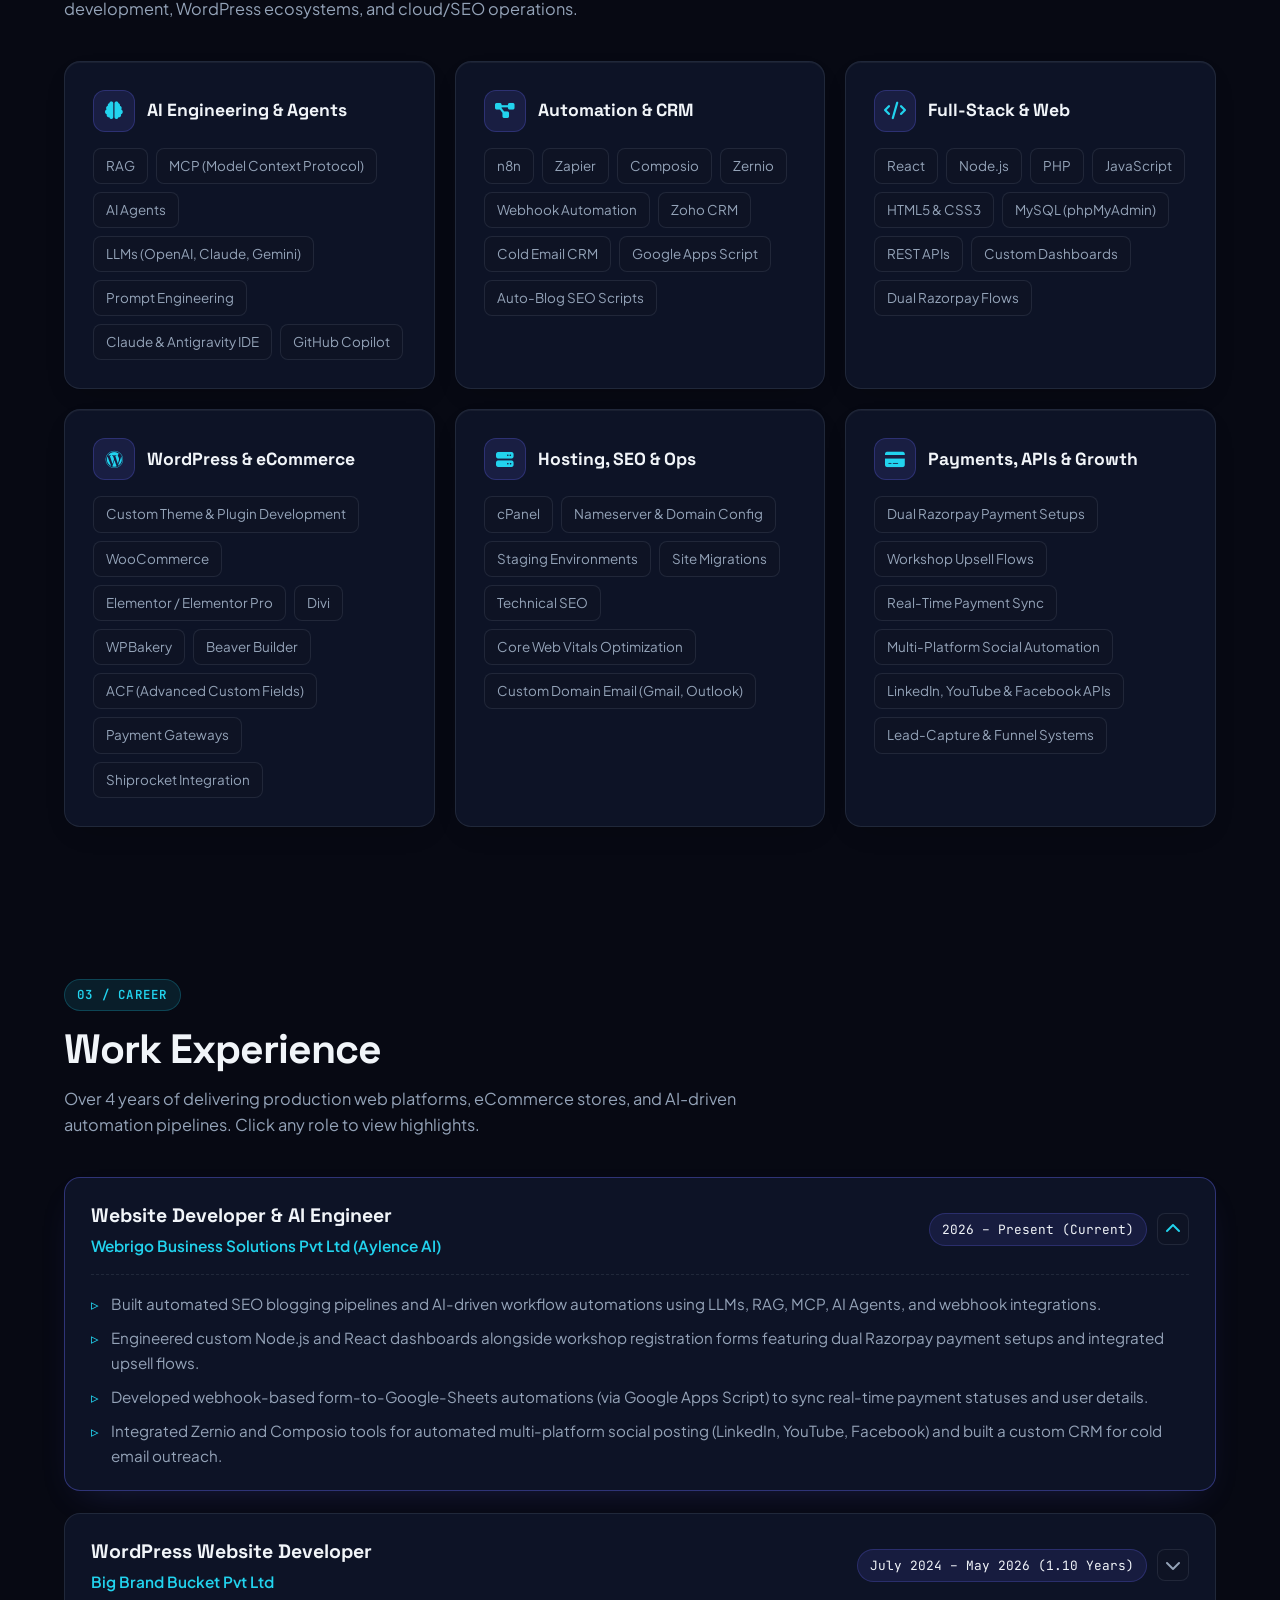
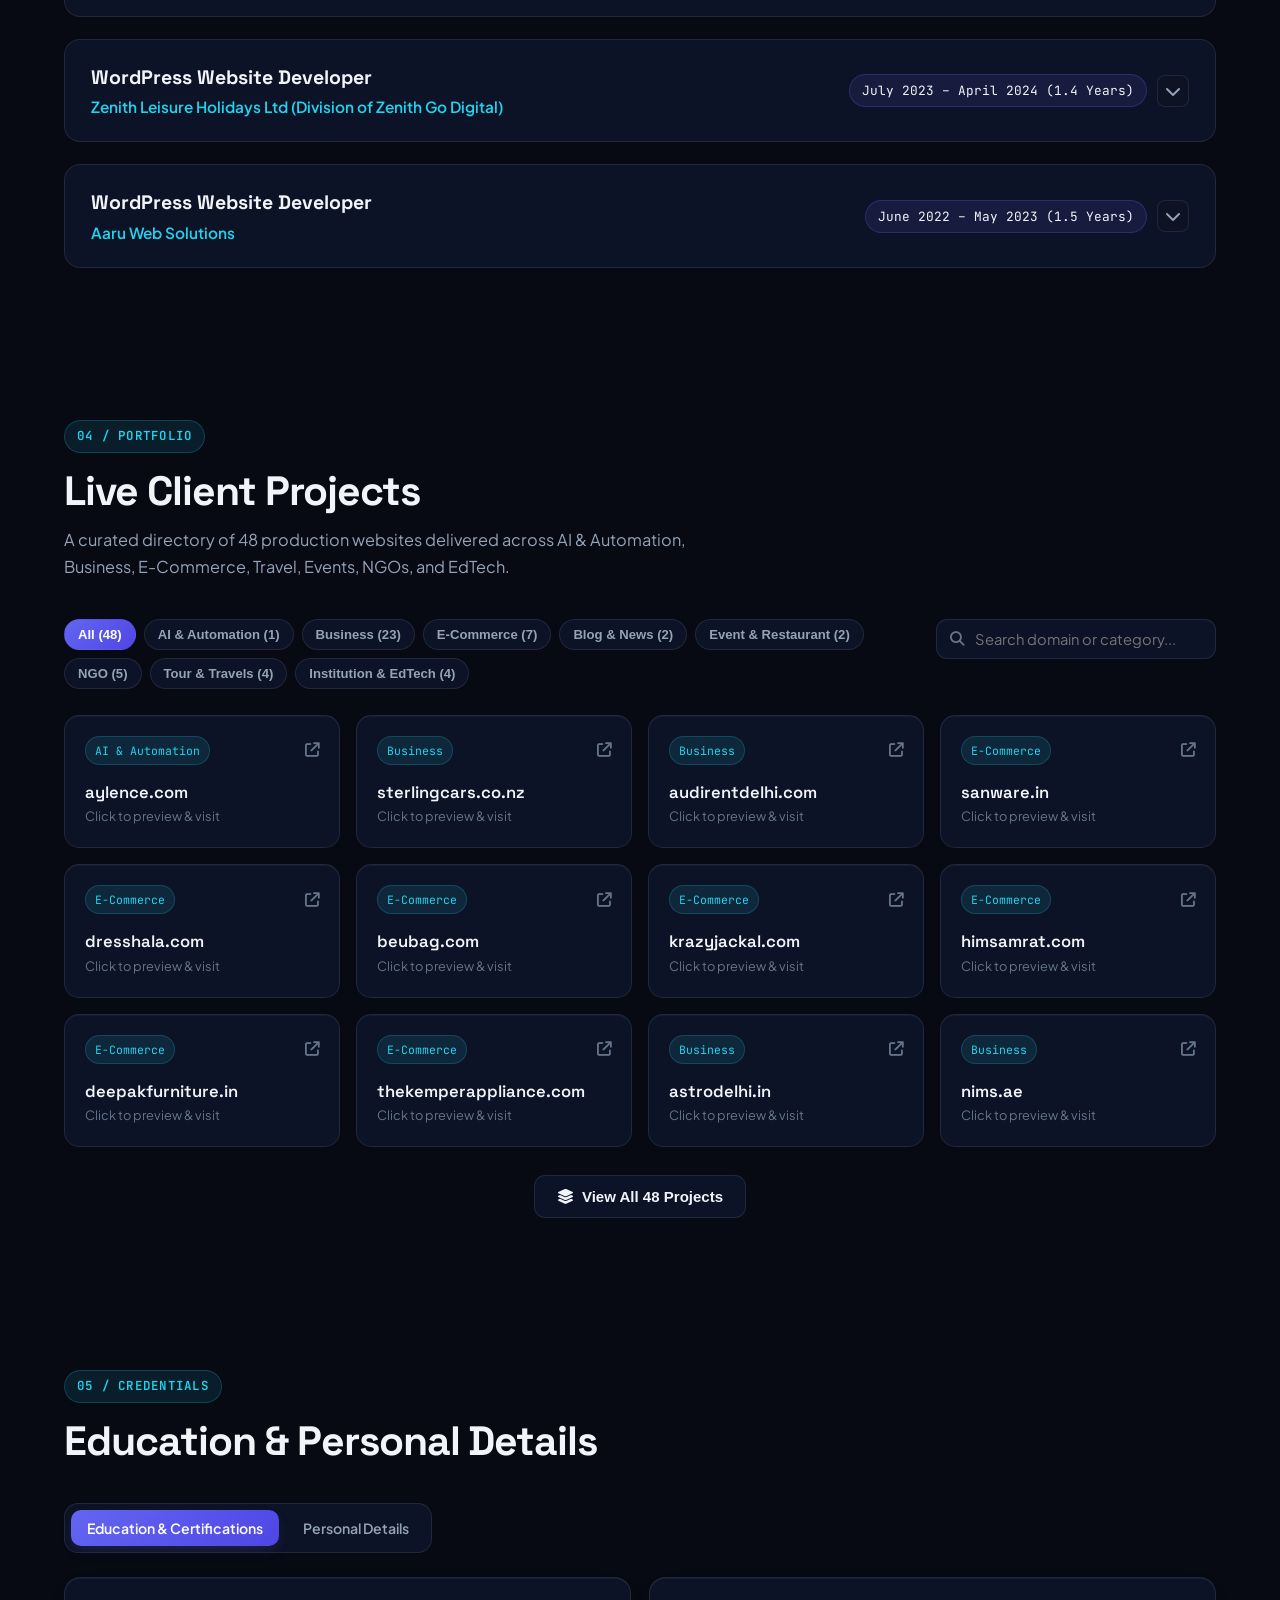
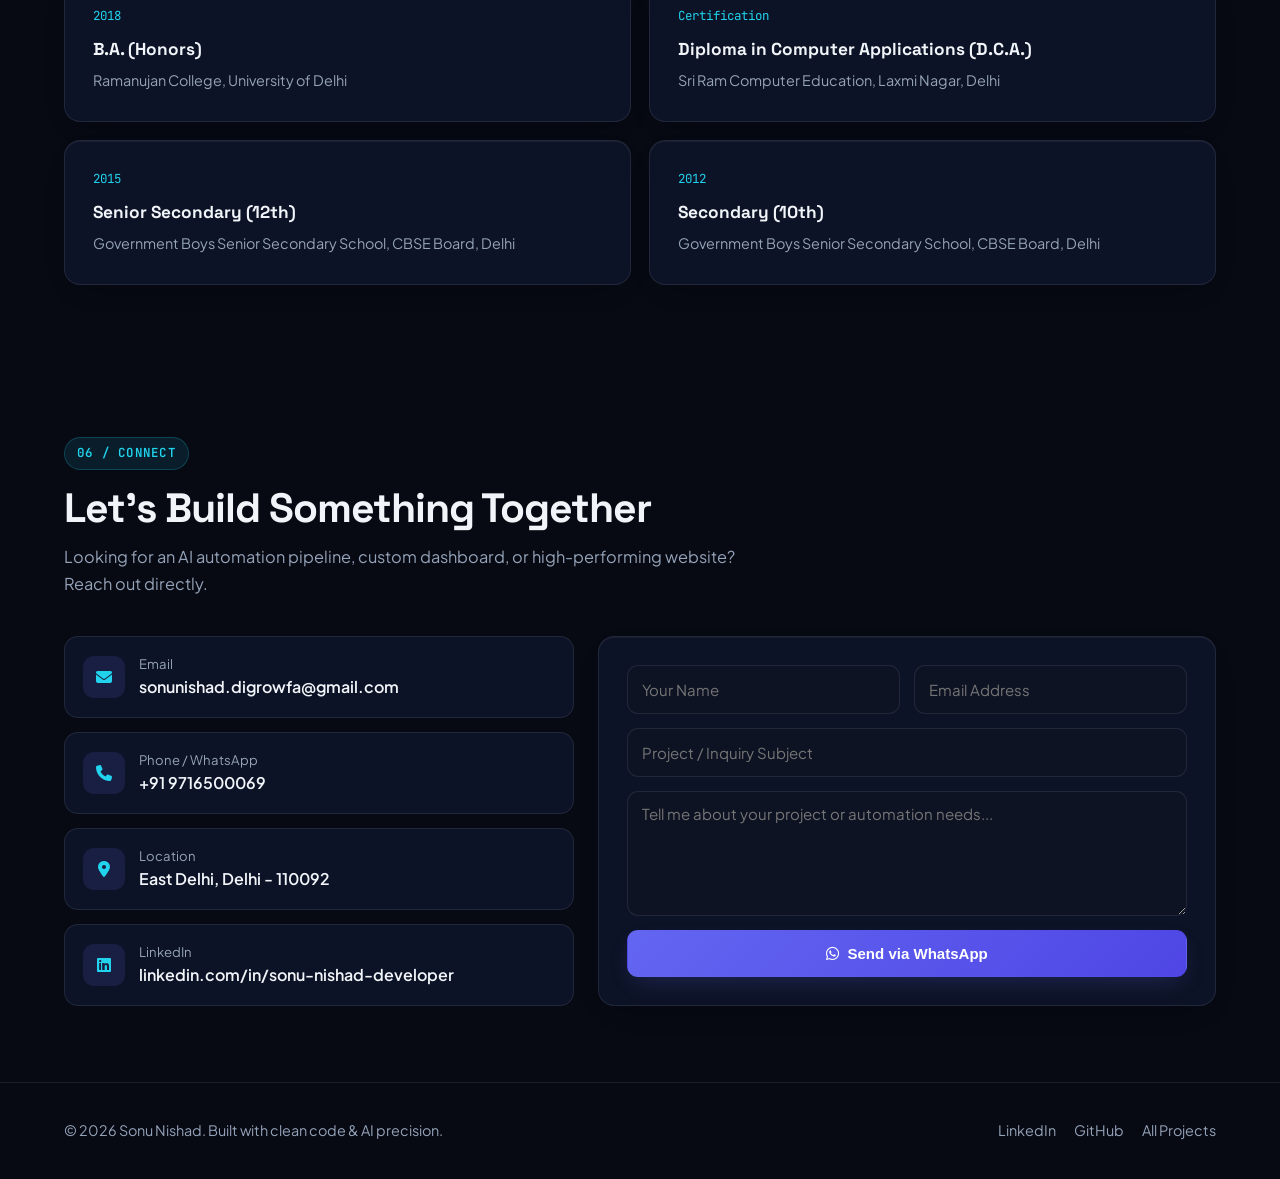
==== commit 0d7897aa: "Align projects toolbar, 4-col project grid, and 3x2 skill cards for desktop & mobile" ====
--- a/index.html
+++ b/index.html
@@ -3,6 +3,7 @@
 <head>
   <meta charset="UTF-8">
   <meta name="viewport" content="width=device-width, initial-scale=1.0">
+  <meta name="google-site-verification" content="0fqctcEOqDv7-ZhBiyPTptPZlPzadSlq-fc7EcWPb_w" />
   <title>Sonu Nishad | Website Developer &amp; AI Engineer in Delhi | WordPress &amp; Full-Stack</title>
   <meta name="description" content="Sonu Nishad is a Website Developer &amp; AI Engineer in East Delhi, India with 4+ years of experience in AI Automation (RAG, MCP, AI Agents, n8n), React, Node.js, PHP, and WordPress/WooCommerce development.">
   <meta name="keywords" content="Website Developer in Delhi, AI Engineer in Delhi, WordPress Developer East Delhi, Full-Stack Web Developer Delhi, AI Automation Specialist India, WooCommerce Developer Delhi, React Node.js Developer Delhi, Sonu Nishad">
@@ -324,12 +325,13 @@
               <h3>AI Engineering &amp; Agents</h3>
             </div>
             <div class="chip-wrap">
-              <span class="chip">RAG (Retrieval-Augmented Generation)</span>
+              <span class="chip">RAG</span>
               <span class="chip">MCP (Model Context Protocol)</span>
               <span class="chip">AI Agents</span>
               <span class="chip">LLMs (OpenAI, Claude, Gemini)</span>
               <span class="chip">Prompt Engineering</span>
-              <span class="chip">AI-Assisted Coding (Claude, Antigravity IDE, GitHub Copilot)</span>
+              <span class="chip">Claude &amp; Antigravity IDE</span>
+              <span class="chip">GitHub Copilot</span>
             </div>
           </div>
 
@@ -345,9 +347,9 @@
               <span class="chip">Zernio</span>
               <span class="chip">Webhook Automation</span>
               <span class="chip">Zoho CRM</span>
-              <span class="chip">Custom Cold Email CRM</span>
-              <span class="chip">Google Apps Script (Form-to-Sheet &amp; Payment Sync)</span>
-              <span class="chip">Auto-Blog SEO Script Automation</span>
+              <span class="chip">Cold Email CRM</span>
+              <span class="chip">Google Apps Script</span>
+              <span class="chip">Auto-Blog SEO Scripts</span>
             </div>
           </div>
 
@@ -365,7 +367,7 @@
               <span class="chip">MySQL (phpMyAdmin)</span>
               <span class="chip">REST APIs</span>
               <span class="chip">Custom Dashboards</span>
-              <span class="chip">Workshop Registration &amp; Dual Razorpay Flows</span>
+              <span class="chip">Dual Razorpay Flows</span>
             </div>
           </div>
 
--- a/assets/css/modern.css
+++ b/assets/css/modern.css
@@ -546,8 +546,14 @@
 /* Skills */
 .skills-grid {
   display: grid;
-  grid-template-columns: repeat(auto-fit, minmax(min(100%, 300px), 1fr));
+  grid-template-columns: repeat(3, 1fr);
   gap: 20px;
+  align-items: stretch;
+}
+
+.skills-grid .card {
+  display: flex;
+  flex-direction: column;
 }
 
 .skill-card-head {
@@ -676,17 +682,22 @@
 
 .exp-header {
   display: flex;
-  flex-wrap: wrap;
   justify-content: space-between;
   align-items: center;
-  gap: 12px;
+  gap: 16px;
   margin-bottom: 0;
 }
 
+.exp-header > div:first-child {
+  flex: 1 1 260px;
+  min-width: 0;
+}
+
 .exp-meta-right {
   display: flex;
   align-items: center;
   gap: 10px;
+  flex-shrink: 0;
 }
 
 .exp-chevron {
@@ -827,12 +838,11 @@
 
 /* Projects */
 .projects-toolbar {
-  display: flex;
-  flex-wrap: wrap;
-  justify-content: space-between;
-  align-items: center;
+  display: grid;
+  grid-template-columns: 1fr 280px;
+  align-items: start;
   gap: 16px;
-  margin-bottom: 28px;
+  margin-bottom: 26px;
 }
 
 .filter-tabs {
@@ -842,15 +852,16 @@
 }
 
 .filter-btn {
-  padding: 8px 14px;
+  padding: 7px 13px;
   border-radius: 999px;
   border: 1px solid var(--border);
   background: var(--bg-card);
   color: var(--text-muted);
-  font-size: 0.86rem;
+  font-size: 0.82rem;
   font-weight: 600;
   cursor: pointer;
   transition: all 0.2s ease;
+  white-space: nowrap;
 }
 
 .filter-btn:hover {
@@ -866,8 +877,7 @@
 
 .search-box {
   position: relative;
-  min-width: 260px;
-  flex: 0 1 320px;
+  width: 100%;
 }
 
 .search-box i {
@@ -898,7 +908,7 @@
 
 .projects-grid {
   display: grid;
-  grid-template-columns: repeat(auto-fill, minmax(min(100%, 260px), 1fr));
+  grid-template-columns: repeat(4, 1fr);
   gap: 16px;
 }
 
@@ -1008,7 +1018,7 @@
 /* Education */
 .edu-grid {
   display: grid;
-  grid-template-columns: repeat(auto-fit, minmax(min(100%, 250px), 1fr));
+  grid-template-columns: repeat(2, 1fr);
   gap: 18px;
 }
 
@@ -1035,11 +1045,13 @@
 .contact-grid {
   display: grid;
   grid-template-columns: 0.95fr 1.15fr;
-  gap: 28px;
+  gap: 24px;
+  align-items: stretch;
 }
 
 .contact-cards {
   display: grid;
+  grid-auto-rows: 1fr;
   gap: 14px;
 }
 
@@ -1184,11 +1196,12 @@
 .chat-tg { background: #0284c7; }
 
 /* Responsive */
-@media (max-width: 920px) {
-  .hero-grid,
-  .about-grid,
-  .contact-grid {
-    grid-template-columns: 1fr;
+@media (max-width: 1024px) {
+  .skills-grid {
+    grid-template-columns: repeat(2, 1fr);
+  }
+  .projects-grid {
+    grid-template-columns: repeat(3, 1fr);
   }
 }
 
@@ -1235,23 +1248,67 @@
   .mobile-toggle { display: grid; }
 }
 
+@media (max-width: 920px) {
+  .hero-grid,
+  .about-grid,
+  .contact-grid {
+    grid-template-columns: 1fr;
+    gap: 28px;
+  }
+  .projects-toolbar {
+    grid-template-columns: 1fr;
+  }
+}
+
 @media (max-width: 768px) {
   section { padding: 56px 0; }
   .hero { padding: 48px 0 40px; }
   .form-row { grid-template-columns: 1fr; }
-  .projects-toolbar {
+  .projects-grid {
+    grid-template-columns: repeat(2, 1fr);
+  }
+}
+
+@media (max-width: 640px) {
+  .skills-grid,
+  .edu-grid {
+    grid-template-columns: 1fr;
+  }
+  .exp-header {
     flex-direction: column;
-    align-items: stretch;
-  }
-  .search-box {
-    min-width: 0;
-    flex: 1 1 auto;
+    align-items: flex-start;
+    gap: 10px;
+  }
+  .exp-header > div:first-child {
+    flex: none;
     width: 100%;
+  }
+  .exp-meta-right {
+    width: 100%;
+    justify-content: space-between;
+  }
+  .footer-inner {
+    flex-direction: column;
+    text-align: center;
+    justify-content: center;
   }
 }
 
 @media (max-width: 520px) {
   .container { padding: 0 16px; }
+  .projects-grid {
+    grid-template-columns: 1fr;
+  }
+  .ui-tabs {
+    display: flex;
+    width: 100%;
+  }
+  .ui-tab-btn {
+    flex: 1 1 auto;
+    text-align: center;
+    padding: 8px 10px;
+    font-size: 0.82rem;
+  }
   .status-pill {
     font-size: 0.74rem;
     padding: 5px 11px;
